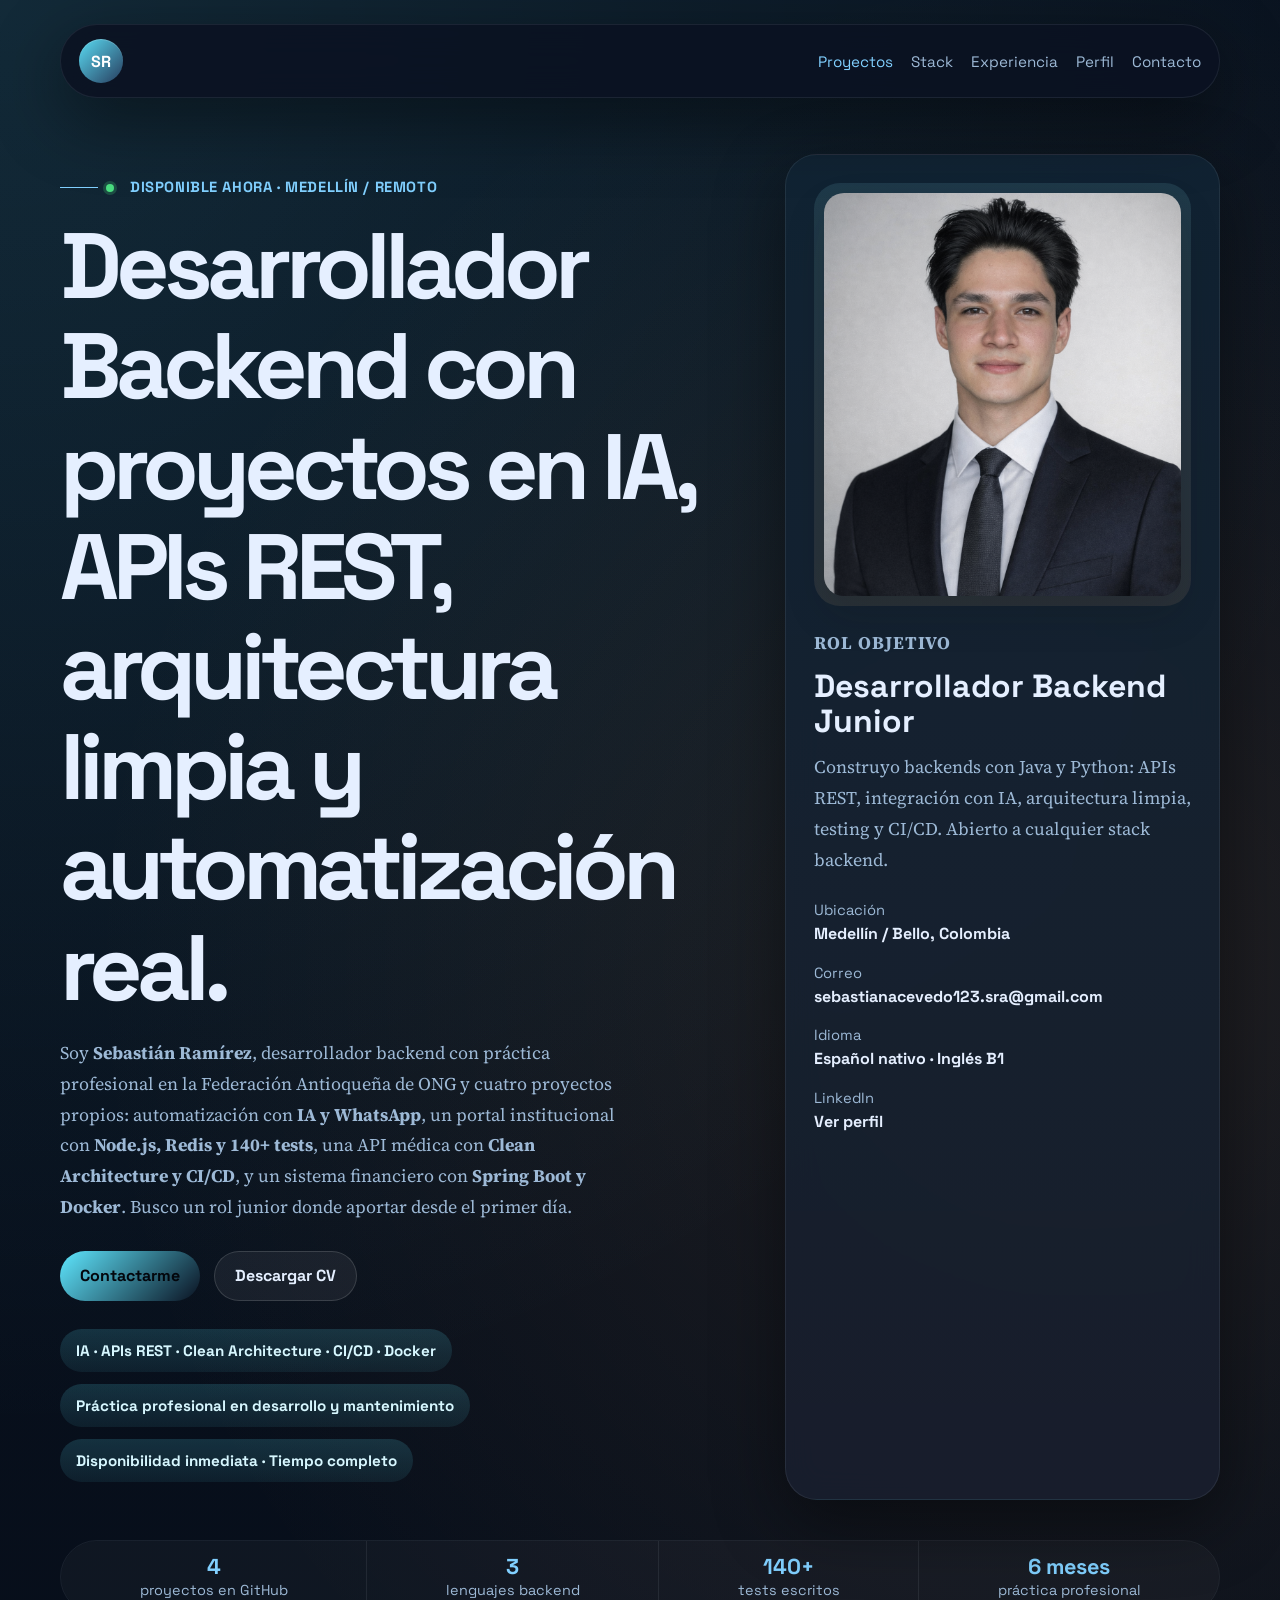
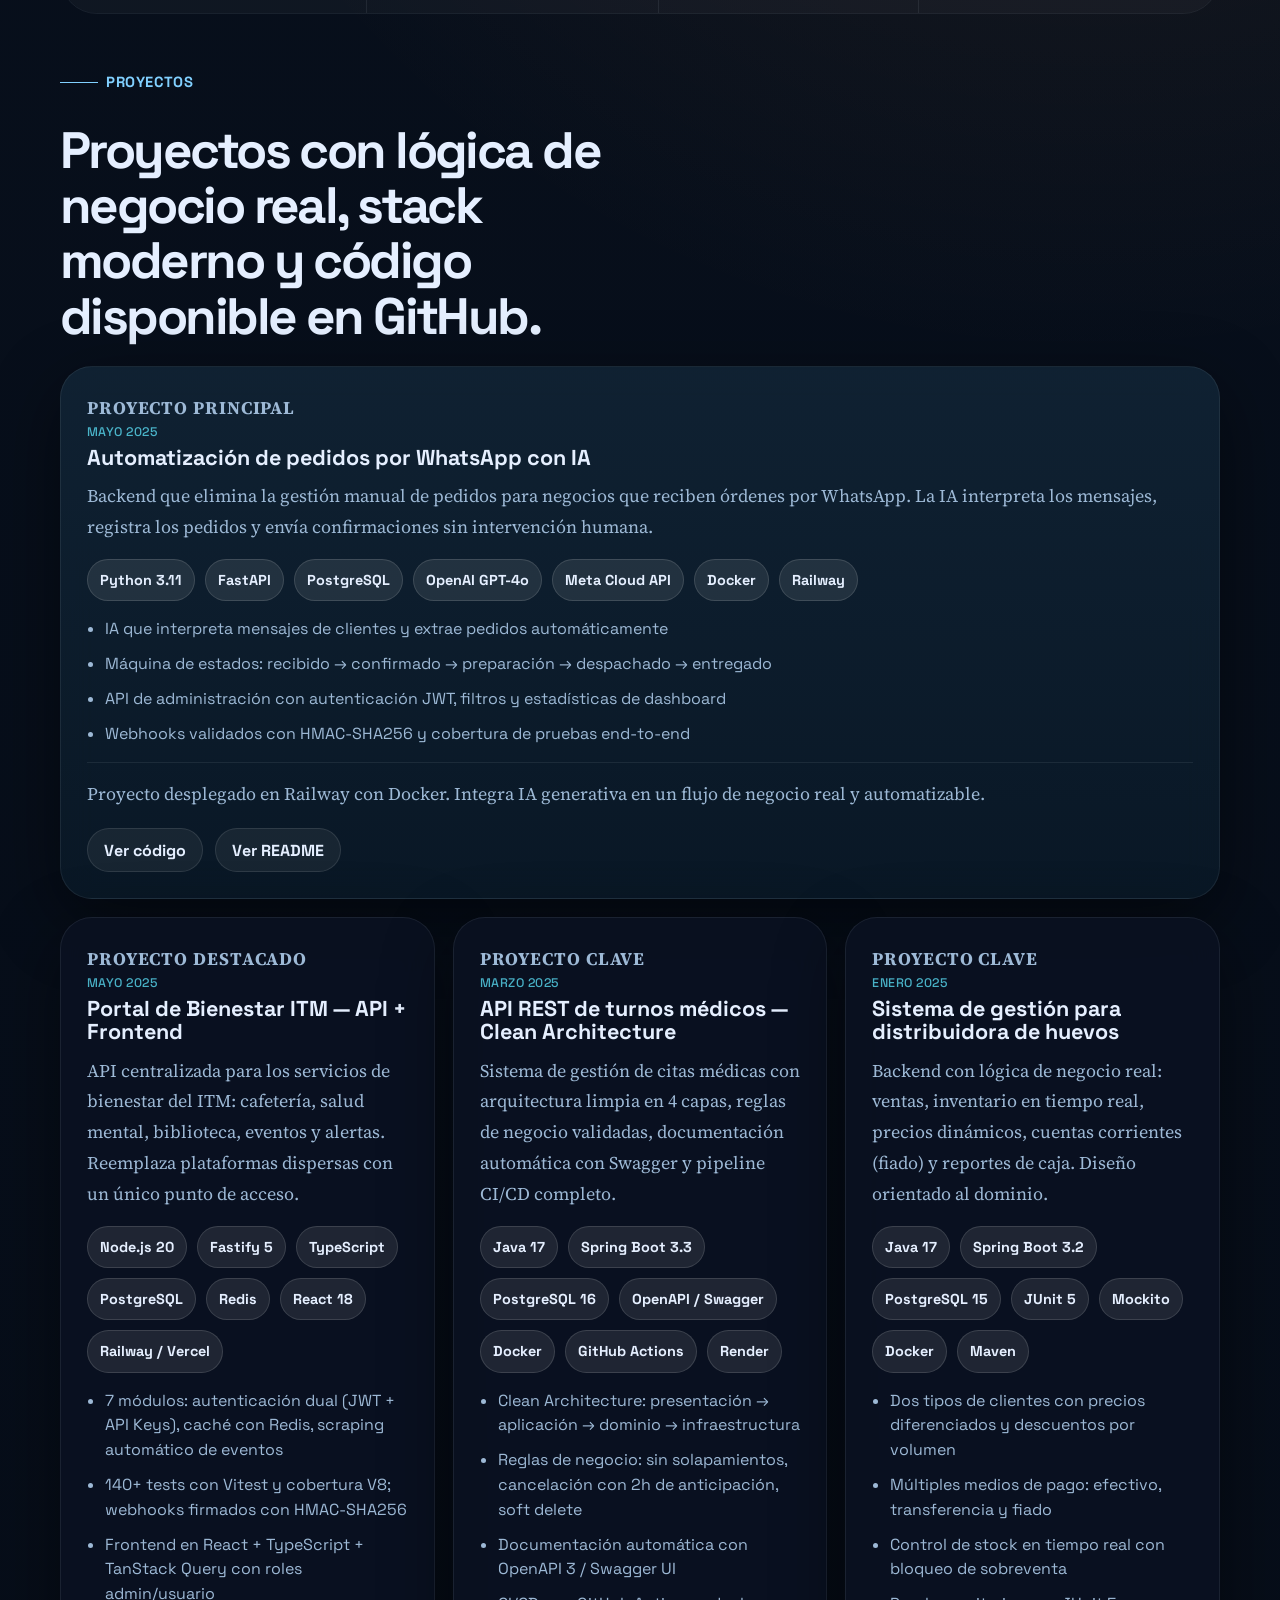
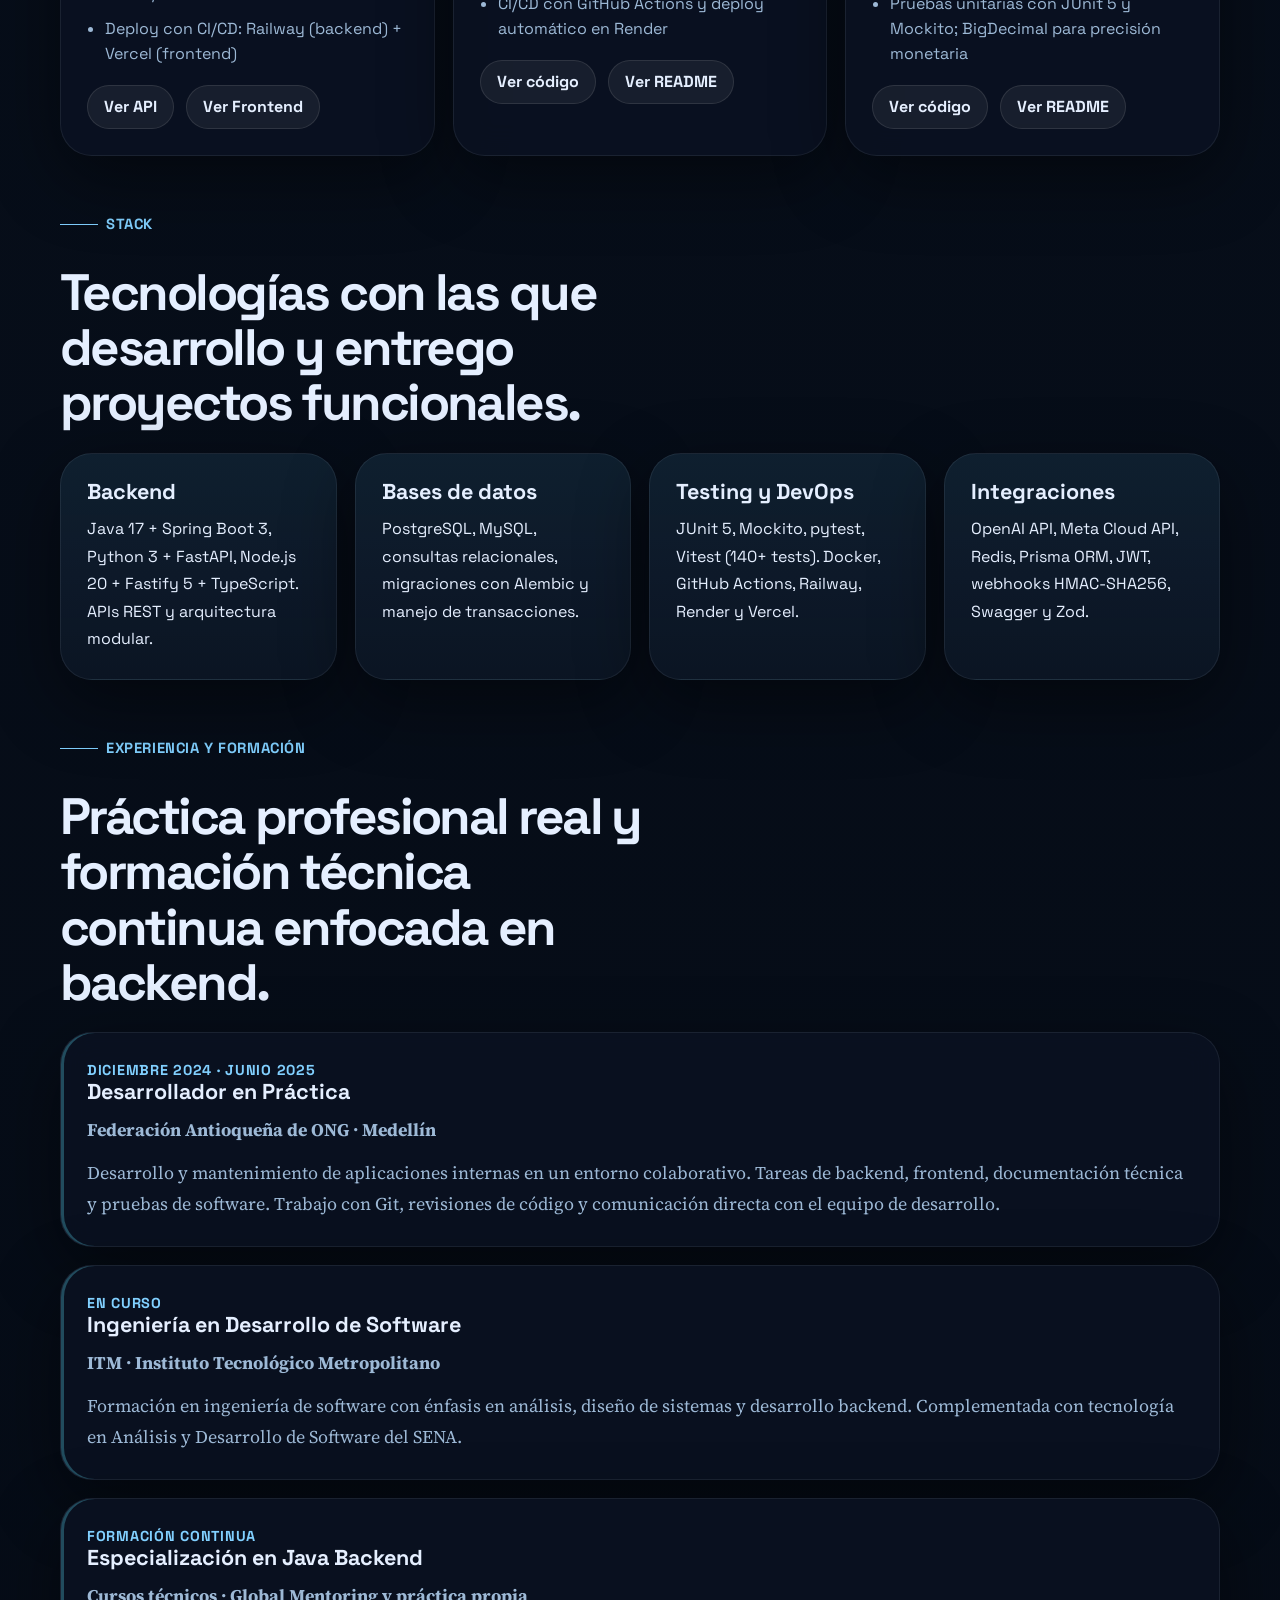
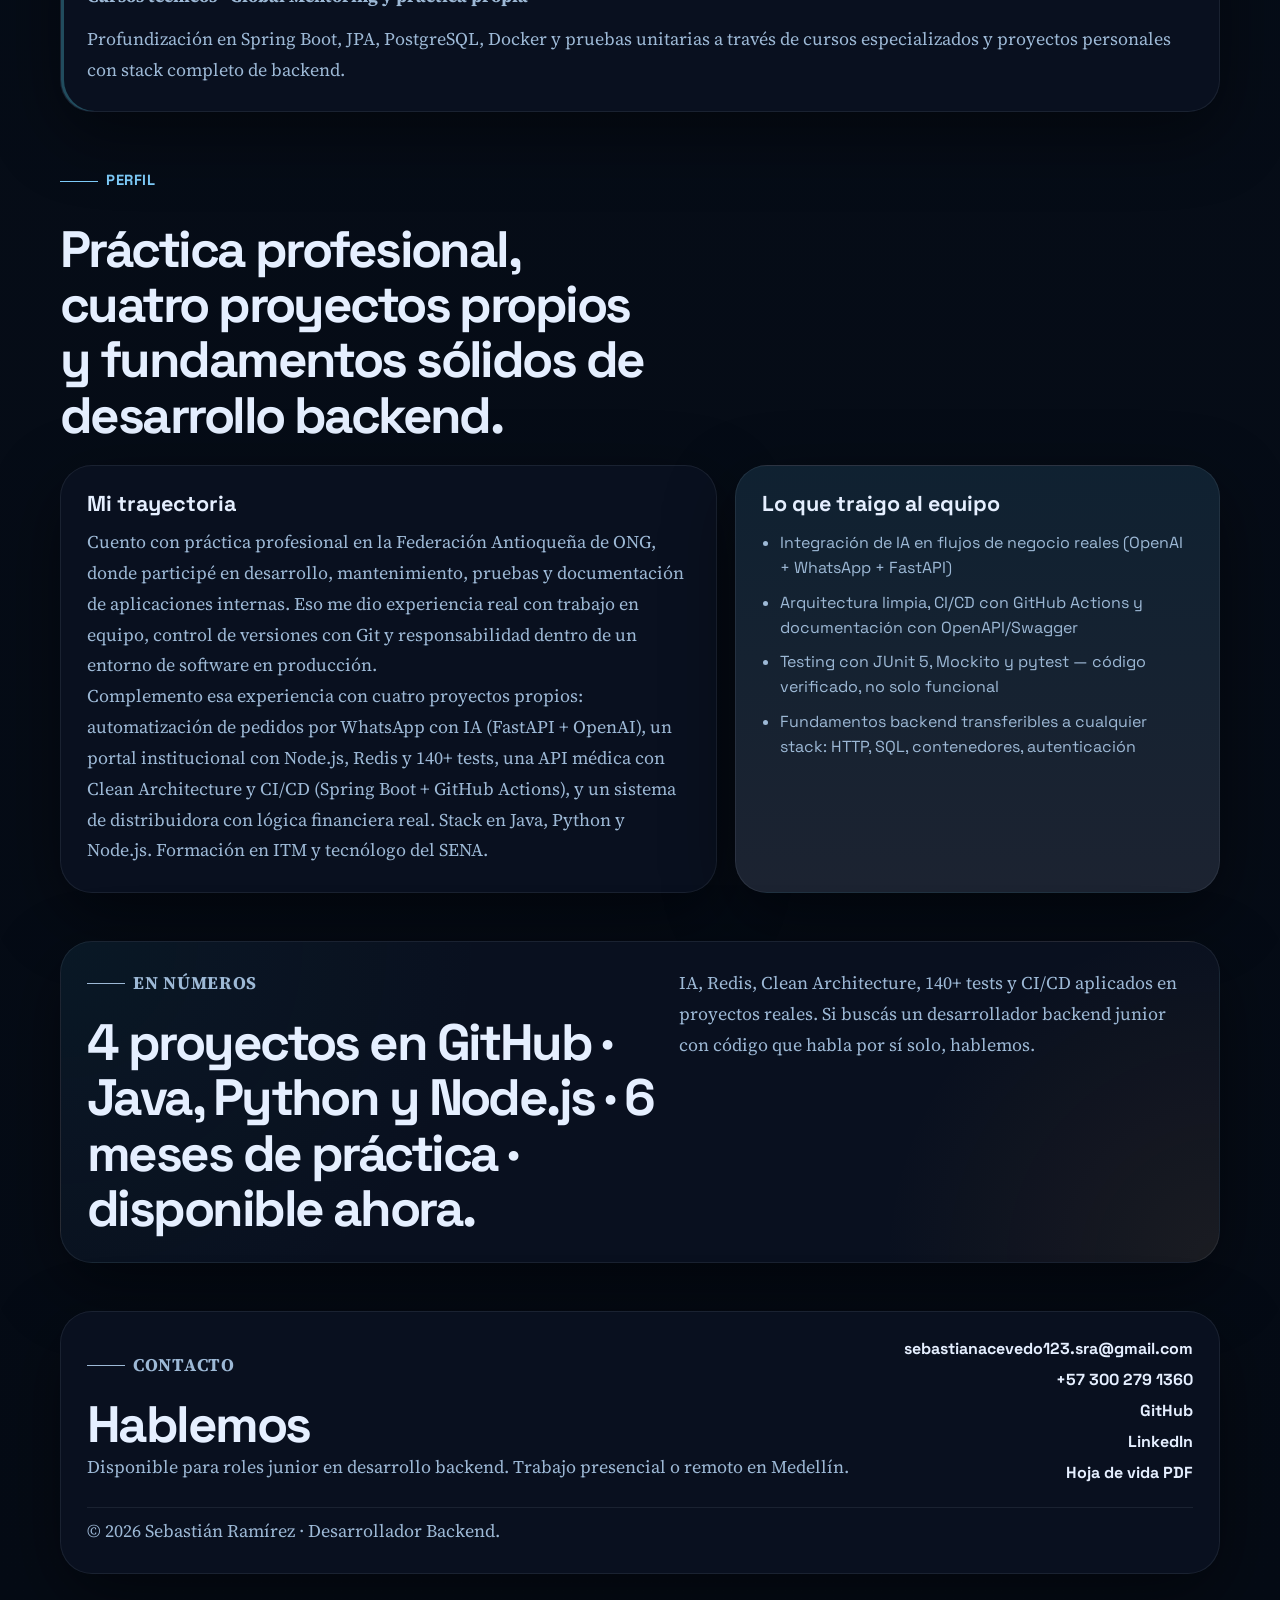
==== index.html @ bd1b1016 "mejoras ux/ul" ====
<!DOCTYPE html>
<html lang="es">
  <head>
    <meta charset="UTF-8" />
    <meta name="viewport" content="width=device-width, initial-scale=1.0" />
    <title>Sebastián Ramírez | Desarrollador Backend</title>
    <meta
      name="description"
      content="Portafolio de Sebastián Ramírez, desarrollador backend con proyectos en Java, Python y Node.js: IA con FastAPI, APIs REST, Clean Architecture, Docker y CI/CD. Disponible para roles junior en Medellín."
    />
    <meta
      name="keywords"
      content="Sebastián Ramírez, desarrollador backend, Spring Boot, PostgreSQL, REST API, Docker, APIs, portafolio, Medellín"
    />
    <meta name="author" content="Sebastián Ramírez" />
    <meta name="theme-color" content="#08101d" />
    <meta name="robots" content="index, follow" />
    <link rel="canonical" href="https://sebastianramirezportfolio.netlify.app/" />

    <meta property="og:type" content="website" />
    <meta property="og:locale" content="es_CO" />
    <meta property="og:title" content="Sebastián Ramírez | Desarrollador Backend" />
    <meta
      property="og:description"
      content="Desarrollador backend con proyectos en Spring Boot, PostgreSQL, Docker y APIs REST. Experiencia práctica en desarrollo y mantenimiento de aplicaciones."
    />
    <meta property="og:url" content="https://sebastianramirezportfolio.netlify.app/" />
    <meta property="og:image" content="https://sebastianramirezportfolio.netlify.app/assets/og-cover.svg" />

    <meta name="twitter:card" content="summary_large_image" />
    <meta name="twitter:title" content="Sebastián Ramírez | Desarrollador Backend" />
    <meta
      name="twitter:description"
      content="Desarrollador backend con proyectos reales en Spring Boot, PostgreSQL, Docker y APIs REST. Disponible para roles junior."
    />
    <meta name="twitter:image" content="https://sebastianramirezportfolio.netlify.app/assets/og-cover.svg" />

    <link rel="icon" type="image/svg+xml" href="./assets/favicon.svg" />
    <link rel="apple-touch-icon" href="./assets/favicon.svg" />
    <link rel="manifest" href="./site.webmanifest" />
    <link rel="preconnect" href="https://fonts.googleapis.com" />
    <link rel="preconnect" href="https://fonts.gstatic.com" crossorigin />
    <link
      href="https://fonts.googleapis.com/css2?family=Space+Grotesk:wght@400;500;700&family=Source+Serif+4:wght@400;600&display=swap"
      rel="stylesheet"
    />
    <link rel="stylesheet" href="./styles.css" />

    <script type="application/ld+json">
      {
        "@context": "https://schema.org",
        "@type": "Person",
        "name": "Sebastián Ramírez",
        "jobTitle": "Desarrollador Backend",
        "email": "mailto:sebastianacevedo123.sra@gmail.com",
        "telephone": "+57 3002791360",
        "url": "https://sebastianramirezportfolio.netlify.app/",
        "sameAs": [
          "https://github.com/SebastianRamirez1",
          "https://www.linkedin.com/in/sebastian-ramirez-acevedo-2580ab2a5/"
        ],
        "address": {
          "@type": "PostalAddress",
          "addressLocality": "Medellín / Bello",
          "addressCountry": "CO"
        },
        "alumniOf": [
          {
            "@type": "EducationalOrganization",
            "name": "ITM"
          },
          {
            "@type": "EducationalOrganization",
            "name": "SENA"
          }
        ],
        "knowsAbout": ["Java", "Spring Boot", "Python", "FastAPI", "Node.js", "TypeScript", "Fastify", "PostgreSQL", "Redis", "Docker", "GitHub Actions", "CI/CD", "REST APIs", "Clean Architecture", "JUnit", "pytest", "Vitest", "Git", "Maven"]
      }
    </script>
  </head>
  <body>
    <a class="skip-link" href="#contenido">Saltar al contenido</a>

    <div class="page-shell">
      <header class="topbar">
        <a class="brand" href="#inicio" aria-label="Ir al inicio">SR</a>
        <nav class="nav" aria-label="Navegación principal">
          <a href="#proyectos">Proyectos</a>
          <a href="#stack">Stack</a>
          <a href="#experiencia">Experiencia</a>
          <a href="#perfil">Perfil</a>
          <a href="#contacto">Contacto</a>
        </nav>
      </header>

      <main id="contenido">
        <section class="hero" id="inicio">
          <div class="hero-copy">
            <p class="eyebrow"><span class="status-dot" aria-hidden="true"></span>Disponible ahora · Medellín / Remoto</p>
            <h1>Desarrollador Backend con proyectos en IA, APIs REST, arquitectura limpia y automatización real.</h1>
            <p class="lead">
              Soy <strong>Sebastián Ramírez</strong>, desarrollador backend con práctica profesional
              en la Federación Antioqueña de ONG y cuatro proyectos propios: automatización con
              <strong>IA y WhatsApp</strong>, un portal institucional con <strong>Node.js, Redis y 140+ tests</strong>,
              una API médica con <strong>Clean Architecture y CI/CD</strong>, y un sistema financiero con
              <strong>Spring Boot y Docker</strong>. Busco un rol junior donde aportar desde el primer día.
            </p>

            <div class="hero-actions">
              <a class="button button-primary" href="#contacto">Contactarme</a>
              <a
                class="button button-secondary"
                href="./assets/Sebastian%20Ramirez%20Acevedo%20CV%20Actualizada.pdf"
                target="_blank"
                rel="noopener noreferrer"
                download
              >
                Descargar CV
              </a>
            </div>

            <ul class="hero-highlights" aria-label="Datos destacados">
              <li>IA · APIs REST · Clean Architecture · CI/CD · Docker</li>
              <li>Práctica profesional en desarrollo y mantenimiento</li>
              <li>Disponibilidad inmediata · Tiempo completo</li>
            </ul>
          </div>

          <aside class="hero-card">
            <div class="portrait-wrap">
              <img
                class="portrait"
                src="./assets/sebastian-profile.png"
                alt="Retrato profesional de Sebastián Ramírez"
                width="1024"
                height="1155"
              />
            </div>

            <div class="hero-card-copy">
              <p class="card-label">Rol objetivo</p>
              <h2>Desarrollador Backend Junior</h2>
              <p>
                Construyo backends con Java y Python: APIs REST, integración con IA, arquitectura limpia,
                testing y CI/CD. Abierto a cualquier stack backend.
              </p>

              <dl class="facts">
                <div>
                  <dt>Ubicación</dt>
                  <dd>Medellín / Bello, Colombia</dd>
                </div>
                <div>
                  <dt>Correo</dt>
                  <dd>sebastianacevedo123.sra@gmail.com</dd>
                </div>
                <div>
                  <dt>Idioma</dt>
                  <dd>Español nativo · Inglés B1</dd>
                </div>
                <div>
                  <dt>LinkedIn</dt>
                  <dd><a href="https://www.linkedin.com/in/sebastian-ramirez-acevedo-2580ab2a5/" target="_blank" rel="noopener noreferrer">Ver perfil</a></dd>
                </div>
              </dl>
            </div>
          </aside>
        </section>

        <ul class="stat-strip" aria-label="Números clave">
          <li><strong>4</strong> proyectos en GitHub</li>
          <li><strong>3</strong> lenguajes backend</li>
          <li><strong>140+</strong> tests escritos</li>
          <li><strong>6 meses</strong> práctica profesional</li>
        </ul>

        <section class="section" id="proyectos">
          <div class="section-heading">
            <p class="eyebrow">Proyectos</p>
            <h2>Proyectos con lógica de negocio real, stack moderno y código disponible en GitHub.</h2>
          </div>

          <div class="projects-grid">
            <article class="project-card featured-project main-project">
              <p class="project-tag">Proyecto principal</p>
              <span class="project-date">Mayo 2025</span>
              <h3>Automatización de pedidos por WhatsApp con IA</h3>
              <p>
                Backend que elimina la gestión manual de pedidos para negocios que reciben órdenes por WhatsApp.
                La IA interpreta los mensajes, registra los pedidos y envía confirmaciones sin intervención humana.
              </p>
              <ul class="project-stack" aria-label="Tecnologías utilizadas en el proyecto">
                <li>Python 3.11</li>
                <li>FastAPI</li>
                <li>PostgreSQL</li>
                <li>OpenAI GPT-4o</li>
                <li>Meta Cloud API</li>
                <li>Docker</li>
                <li>Railway</li>
              </ul>
              <ul class="project-points">
                <li>IA que interpreta mensajes de clientes y extrae pedidos automáticamente</li>
                <li>Máquina de estados: recibido → confirmado → preparación → despachado → entregado</li>
                <li>API de administración con autenticación JWT, filtros y estadísticas de dashboard</li>
                <li>Webhooks validados con HMAC-SHA256 y cobertura de pruebas end-to-end</li>
              </ul>
              <p class="project-note">
                Proyecto desplegado en Railway con Docker. Integra IA generativa en un flujo de negocio real y automatizable.
              </p>
              <div class="project-links">
                <a href="https://github.com/SebastianRamirez1/proyecto_whatsapp_automatizacion" target="_blank" rel="noopener noreferrer">Ver código</a>
                <a href="https://github.com/SebastianRamirez1/proyecto_whatsapp_automatizacion#readme" target="_blank" rel="noopener noreferrer">Ver README</a>
              </div>
            </article>

            <article class="project-card">
              <p class="project-tag">Proyecto destacado</p>
              <span class="project-date">Mayo 2025</span>
              <h3>Portal de Bienestar ITM — API + Frontend</h3>
              <p>
                API centralizada para los servicios de bienestar del ITM: cafetería, salud mental,
                biblioteca, eventos y alertas. Reemplaza plataformas dispersas con un único punto de acceso.
              </p>
              <ul class="project-stack" aria-label="Tecnologías utilizadas en el proyecto">
                <li>Node.js 20</li>
                <li>Fastify 5</li>
                <li>TypeScript</li>
                <li>PostgreSQL</li>
                <li>Redis</li>
                <li>React 18</li>
                <li>Railway / Vercel</li>
              </ul>
              <ul class="project-points">
                <li>7 módulos: autenticación dual (JWT + API Keys), caché con Redis, scraping automático de eventos</li>
                <li>140+ tests con Vitest y cobertura V8; webhooks firmados con HMAC-SHA256</li>
                <li>Frontend en React + TypeScript + TanStack Query con roles admin/usuario</li>
                <li>Deploy con CI/CD: Railway (backend) + Vercel (frontend)</li>
              </ul>
              <div class="project-links">
                <a href="https://github.com/SebastianRamirez1/proyecto_itm_bienestar" target="_blank" rel="noopener noreferrer">Ver API</a>
                <a href="https://github.com/SebastianRamirez1/proyecto_itm_bienestar_frontend" target="_blank" rel="noopener noreferrer">Ver Frontend</a>
              </div>
            </article>

            <article class="project-card">
              <p class="project-tag">Proyecto clave</p>
              <span class="project-date">Marzo 2025</span>
              <h3>API REST de turnos médicos — Clean Architecture</h3>
              <p>
                Sistema de gestión de citas médicas con arquitectura limpia en 4 capas, reglas de negocio
                validadas, documentación automática con Swagger y pipeline CI/CD completo.
              </p>
              <ul class="project-stack" aria-label="Tecnologías utilizadas en el proyecto">
                <li>Java 17</li>
                <li>Spring Boot 3.3</li>
                <li>PostgreSQL 16</li>
                <li>OpenAPI / Swagger</li>
                <li>Docker</li>
                <li>GitHub Actions</li>
                <li>Render</li>
              </ul>
              <ul class="project-points">
                <li>Clean Architecture: presentación → aplicación → dominio → infraestructura</li>
                <li>Reglas de negocio: sin solapamientos, cancelación con 2h de anticipación, soft delete</li>
                <li>Documentación automática con OpenAPI 3 / Swagger UI</li>
                <li>CI/CD con GitHub Actions y deploy automático en Render</li>
              </ul>
              <div class="project-links">
                <a href="https://github.com/SebastianRamirez1/proyecto_turnos_medicos" target="_blank" rel="noopener noreferrer">Ver código</a>
                <a href="https://github.com/SebastianRamirez1/proyecto_turnos_medicos#readme" target="_blank" rel="noopener noreferrer">Ver README</a>
              </div>
            </article>

            <article class="project-card">
              <p class="project-tag">Proyecto clave</p>
              <span class="project-date">Enero 2025</span>
              <h3>Sistema de gestión para distribuidora de huevos</h3>
              <p>
                Backend con lógica de negocio real: ventas, inventario en tiempo real, precios dinámicos,
                cuentas corrientes (fiado) y reportes de caja. Diseño orientado al dominio.
              </p>
              <ul class="project-stack" aria-label="Tecnologías utilizadas en el proyecto">
                <li>Java 17</li>
                <li>Spring Boot 3.2</li>
                <li>PostgreSQL 15</li>
                <li>JUnit 5</li>
                <li>Mockito</li>
                <li>Docker</li>
                <li>Maven</li>
              </ul>
              <ul class="project-points">
                <li>Dos tipos de clientes con precios diferenciados y descuentos por volumen</li>
                <li>Múltiples medios de pago: efectivo, transferencia y fiado</li>
                <li>Control de stock en tiempo real con bloqueo de sobreventa</li>
                <li>Pruebas unitarias con JUnit 5 y Mockito; BigDecimal para precisión monetaria</li>
              </ul>
              <div class="project-links">
                <a href="https://github.com/SebastianRamirez1/proyecto_distribuidora" target="_blank" rel="noopener noreferrer">Ver código</a>
                <a href="https://github.com/SebastianRamirez1/proyecto_distribuidora#readme" target="_blank" rel="noopener noreferrer">Ver README</a>
              </div>
            </article>
          </div>
        </section>

        <section class="section" id="stack">
          <div class="section-heading">
            <p class="eyebrow">Stack</p>
            <h2>Tecnologías con las que desarrollo y entrego proyectos funcionales.</h2>
          </div>

          <div class="stack-grid">
            <article class="stack-card">
              <h3>Backend</h3>
              <p>Java 17 + Spring Boot 3, Python 3 + FastAPI, Node.js 20 + Fastify 5 + TypeScript. APIs REST y arquitectura modular.</p>
            </article>
            <article class="stack-card">
              <h3>Bases de datos</h3>
              <p>PostgreSQL, MySQL, consultas relacionales, migraciones con Alembic y manejo de transacciones.</p>
            </article>
            <article class="stack-card">
              <h3>Testing y DevOps</h3>
              <p>JUnit 5, Mockito, pytest, Vitest (140+ tests). Docker, GitHub Actions, Railway, Render y Vercel.</p>
            </article>
            <article class="stack-card">
              <h3>Integraciones</h3>
              <p>OpenAI API, Meta Cloud API, Redis, Prisma ORM, JWT, webhooks HMAC-SHA256, Swagger y Zod.</p>
            </article>
          </div>
        </section>

        <section class="section" id="experiencia">
          <div class="section-heading">
            <p class="eyebrow">Experiencia y formación</p>
            <h2>Práctica profesional real y formación técnica continua enfocada en backend.</h2>
          </div>

          <div class="timeline">
            <article class="timeline-item">
              <span class="timeline-date">Diciembre 2024 · Junio 2025</span>
              <h3>Desarrollador en Práctica</h3>
              <p class="timeline-place">Federación Antioqueña de ONG · Medellín</p>
              <p>
                Desarrollo y mantenimiento de aplicaciones internas en un entorno colaborativo. Tareas de
                backend, frontend, documentación técnica y pruebas de software. Trabajo con Git, revisiones
                de código y comunicación directa con el equipo de desarrollo.
              </p>
            </article>

            <article class="timeline-item">
              <span class="timeline-date">En curso</span>
              <h3>Ingeniería en Desarrollo de Software</h3>
              <p class="timeline-place">ITM · Instituto Tecnológico Metropolitano</p>
              <p>
                Formación en ingeniería de software con énfasis en análisis, diseño de sistemas y
                desarrollo backend. Complementada con tecnología en Análisis y Desarrollo de Software del SENA.
              </p>
            </article>

            <article class="timeline-item">
              <span class="timeline-date">Formación continua</span>
              <h3>Especialización en Java Backend</h3>
              <p class="timeline-place">Cursos técnicos · Global Mentoring y práctica propia</p>
              <p>
                Profundización en Spring Boot, JPA, PostgreSQL, Docker y pruebas unitarias a través de
                cursos especializados y proyectos personales con stack completo de backend.
              </p>
            </article>
          </div>
        </section>

        <section class="section" id="perfil">
          <div class="section-heading">
            <p class="eyebrow">Perfil</p>
            <h2>Práctica profesional, cuatro proyectos propios y fundamentos sólidos de desarrollo backend.</h2>
          </div>

          <div class="grid-two">
            <article class="panel">
              <h3>Mi trayectoria</h3>
              <p>
                Cuento con práctica profesional en la Federación Antioqueña de ONG, donde participé en
                desarrollo, mantenimiento, pruebas y documentación de aplicaciones internas. Eso me dio
                experiencia real con trabajo en equipo, control de versiones con Git y responsabilidad
                dentro de un entorno de software en producción.
              </p>
              <p>
                Complemento esa experiencia con cuatro proyectos propios: automatización de pedidos por
                WhatsApp con IA (FastAPI + OpenAI), un portal institucional con Node.js, Redis y 140+ tests,
                una API médica con Clean Architecture y CI/CD (Spring Boot + GitHub Actions), y un sistema
                de distribuidora con lógica financiera real. Stack en Java, Python y Node.js. Formación
                en ITM y tecnólogo del SENA.
              </p>
            </article>

            <article class="panel emphasis-panel" id="fortalezas">
              <h3>Lo que traigo al equipo</h3>
              <ul class="checklist">
                <li>Integración de IA en flujos de negocio reales (OpenAI + WhatsApp + FastAPI)</li>
                <li>Arquitectura limpia, CI/CD con GitHub Actions y documentación con OpenAPI/Swagger</li>
                <li>Testing con JUnit 5, Mockito y pytest — código verificado, no solo funcional</li>
                <li>Fundamentos backend transferibles a cualquier stack: HTTP, SQL, contenedores, autenticación</li>
              </ul>
            </article>
          </div>
        </section>

        <section class="section callout">
          <div>
            <p class="eyebrow">En números</p>
            <h2>4 proyectos en GitHub · Java, Python y Node.js · 6 meses de práctica · disponible ahora.</h2>
          </div>
          <p>
            IA, Redis, Clean Architecture, 140+ tests y CI/CD aplicados en proyectos reales.
            Si buscás un desarrollador backend junior con código que habla por sí solo, <a href="#contacto">hablemos</a>.
          </p>
        </section>
      </main>

      <footer class="footer" id="contacto" aria-label="Contacto">
        <div>
          <p class="eyebrow">Contacto</p>
          <h2>Hablemos</h2>
          <p>
            Disponible para roles junior en desarrollo backend. Trabajo presencial o remoto en Medellín.
          </p>
        </div>

        <div class="contact-links">
          <a href="mailto:sebastianacevedo123.sra@gmail.com">sebastianacevedo123.sra@gmail.com</a>
          <a href="tel:+573002791360">+57 300 279 1360</a>
          <a href="https://github.com/SebastianRamirez1" target="_blank" rel="noopener noreferrer">GitHub</a>
          <a href="https://www.linkedin.com/in/sebastian-ramirez-acevedo-2580ab2a5/" target="_blank" rel="noopener noreferrer">LinkedIn</a>
          <a href="./assets/Sebastian%20Ramirez%20Acevedo%20CV%20Actualizada.pdf" target="_blank" rel="noopener noreferrer">Hoja de vida PDF</a>
        </div>

        <p class="footer-note">© <span id="year"></span> Sebastián Ramírez · Desarrollador Backend.</p>
      </footer>
    </div>

    <script src="./script.js"></script>
  </body>
</html>
---- styles.css ----
:root {
  --bg: #050b15;
  --surface: rgba(11, 18, 33, 0.88);
  --surface-strong: rgba(15, 22, 42, 0.98);
  --text: #e5efff;
  --muted: #9db9d6;
  --line: rgba(230, 240, 255, 0.08);
  --accent: #5ee7ff;
  --accent-dark: #81d0ff;
  --accent-soft: rgba(94, 231, 255, 0.14);
  --warm-soft: rgba(255, 172, 88, 0.14);
  --shadow: 0 22px 70px rgba(0, 0, 0, 0.45);
  --radius-xl: 32px;
  --radius-lg: 24px;
  --radius-pill: 999px;
}

* {
  box-sizing: border-box;
}

html {
  scroll-behavior: smooth;
  scroll-padding-top: 82px;
}

body {
  margin: 0;
  font-family: "Space Grotesk", sans-serif;
  color: var(--text);
  background:
    radial-gradient(circle at top left, rgba(94, 231, 255, 0.12), transparent 22%),
    radial-gradient(circle at 85% 15%, rgba(255, 172, 88, 0.1), transparent 18%),
    linear-gradient(180deg, #08101d 0%, var(--bg) 100%);
}

::selection {
  background: rgba(94, 231, 255, 0.22);
}

a {
  color: inherit;
  text-decoration: none;
}

a:focus-visible,
button:focus-visible {
  outline: 3px solid rgba(94, 231, 255, 0.28);
  outline-offset: 4px;
}

p {
  margin: 0;
  line-height: 1.72;
}

h1,
h2,
h3 {
  margin: 0;
  line-height: 1.08;
}

.skip-link {
  position: absolute;
  left: 16px;
  top: -120px;
  z-index: 20;
  padding: 12px 16px;
  border-radius: 12px;
  background: #ffffff;
  color: var(--text);
  transition: top 180ms ease;
}

.skip-link:focus {
  top: 16px;
}

.page-shell {
  width: min(1160px, calc(100% - 32px));
  margin: 0 auto;
  padding: 24px 0 40px;
}

.topbar,
.hero-card,
.panel,
.stack-card,
.timeline-item,
.project-card,
.callout,
.footer {
  -webkit-backdrop-filter: blur(16px);
  backdrop-filter: blur(16px);
  background: var(--surface);
  border: 1px solid var(--line);
  box-shadow: var(--shadow);
}

.topbar {
  position: sticky;
  top: 16px;
  z-index: 10;
  display: flex;
  align-items: center;
  justify-content: space-between;
  padding: 14px 18px;
  border-radius: var(--radius-pill);
  margin-bottom: 28px;
}

.brand {
  display: inline-flex;
  width: 44px;
  height: 44px;
  align-items: center;
  justify-content: center;
  border-radius: 50%;
  background: linear-gradient(135deg, rgba(94, 231, 255, 0.95), rgba(40, 62, 96, 0.96));
  color: white;
  font-weight: 700;
  box-shadow: inset 0 1px 0 rgba(255, 255, 255, 0.18);
}

.nav {
  display: flex;
  gap: 18px;
  flex-wrap: wrap;
}

.nav a {
  color: var(--muted);
  font-size: 0.95rem;
  transition: color 180ms ease;
}

.nav a:hover {
  color: var(--text);
}

.nav a.is-active {
  color: var(--accent-dark);
}

.hero {
  display: grid;
  grid-template-columns: 1.48fr 0.92fr;
  gap: 24px;
  align-items: stretch;
  padding: 28px 0 40px;
}

.hero-copy {
  padding: 18px 0;
  animation: rise 700ms ease both;
}

.hero-card {
  padding: 28px;
  border-radius: var(--radius-xl);
  background:
    linear-gradient(180deg, rgba(94, 231, 255, 0.08), rgba(255, 255, 255, 0.05)),
    var(--surface);
  animation: rise 800ms ease 120ms both;
}

.portrait-wrap {
  position: relative;
  margin-bottom: 22px;
  padding: 10px;
  border-radius: 26px;
  background:
    linear-gradient(180deg, rgba(94, 231, 255, 0.08), rgba(255, 172, 88, 0.06)),
    rgba(255, 255, 255, 0.04);
}

.portrait {
  display: block;
  width: 100%;
  height: auto;
  aspect-ratio: 1024 / 1155;
  object-fit: cover;
  object-position: center top;
  border-radius: 20px;
  box-shadow: 0 18px 40px rgba(20, 18, 15, 0.16);
}

.hero-card-copy {
  display: grid;
}

.eyebrow {
  display: inline-flex;
  align-items: center;
  gap: 8px;
  margin-bottom: 16px;
  color: var(--accent-dark);
  font-size: 0.92rem;
  font-weight: 700;
  letter-spacing: 0.04em;
  text-transform: uppercase;
}

.eyebrow::before {
  content: "";
  width: 38px;
  height: 1px;
  background: currentColor;
}

.hero h1 {
  max-width: 11.5ch;
  font-size: clamp(3.2rem, 8vw, 5.8rem);
  letter-spacing: -0.065em;
}

.lead,
.panel p,
.timeline-item p,
.project-card p,
.callout p,
.footer p,
.hero-card p {
  font-family: "Source Serif 4", serif;
  font-size: 1.12rem;
  color: var(--muted);
}

.lead {
  max-width: 62ch;
  margin-top: 20px;
}

.hero-actions {
  display: flex;
  gap: 14px;
  flex-wrap: wrap;
  margin-top: 28px;
}

.button {
  display: inline-flex;
  align-items: center;
  justify-content: center;
  min-height: 50px;
  padding: 0 20px;
  border-radius: var(--radius-pill);
  font-weight: 700;
  transition:
    transform 180ms ease,
    background 180ms ease,
    border-color 180ms ease;
}

.button:hover {
  transform: translateY(-2px);
}

.button-primary {
  background: linear-gradient(135deg, var(--accent), rgba(11, 18, 33, 0.96));
  color: #03060c;
}

.button-secondary {
  border: 1px solid rgba(255, 255, 255, 0.14);
  background: rgba(255, 255, 255, 0.06);
  color: var(--text);
}

.button-secondary:hover {
  border-color: rgba(94, 231, 255, 0.4);
}

.hero-highlights {
  display: flex;
  flex-wrap: wrap;
  gap: 12px;
  padding: 0;
  margin: 28px 0 0;
  list-style: none;
}

.hero-highlights li {
  padding: 12px 16px;
  border-radius: var(--radius-pill);
  background: linear-gradient(180deg, rgba(94, 231, 255, 0.16), rgba(94, 231, 255, 0.08));
  color: #d7f7ff;
  font-size: 0.95rem;
  font-weight: 700;
}

.card-label,
.project-tag,
.timeline-date {
  color: var(--accent-dark);
  font-size: 0.9rem;
  font-weight: 700;
  text-transform: uppercase;
  letter-spacing: 0.05em;
}

.hero-card h2 {
  margin: 10px 0 14px;
  font-size: 2rem;
}

.facts {
  display: grid;
  gap: 18px;
  margin-top: 26px;
}

.facts dt {
  margin-bottom: 4px;
  color: var(--muted);
  font-size: 0.92rem;
}

.facts dd {
  margin: 0;
  font-weight: 700;
  line-height: 1.4;
}

.section {
  padding: 56px 0 0;
}

/* Quick stats strip between hero and projects */
.stat-strip {
  display: flex;
  flex-wrap: wrap;
  gap: 0;
  padding: 0;
  margin: 0;
  list-style: none;
  border-radius: var(--radius-pill);
  overflow: hidden;
  border: 1px solid var(--line);
}

.stat-strip li {
  flex: 1 1 auto;
  padding: 14px 20px;
  text-align: center;
  color: var(--muted);
  font-size: 0.9rem;
  border-right: 1px solid var(--line);
  background: rgba(255, 255, 255, 0.03);
  white-space: nowrap;
}

.stat-strip li:last-child {
  border-right: none;
}

.stat-strip strong {
  display: block;
  font-size: 1.35rem;
  font-weight: 700;
  color: var(--accent-dark);
  line-height: 1.1;
  margin-bottom: 2px;
}

/* Availability indicator dot */
.status-dot {
  display: inline-block;
  width: 8px;
  height: 8px;
  border-radius: 50%;
  background: #4ade80;
  margin-right: 8px;
  flex-shrink: 0;
  box-shadow: 0 0 0 3px rgba(74, 222, 128, 0.22);
  animation: pulse-dot 2.5s ease-in-out infinite;
}

.section-heading {
  display: grid;
  gap: 12px;
  margin-bottom: 22px;
}

.section-heading h2,
.callout h2,
.footer h2 {
  max-width: 18ch;
  font-size: clamp(2rem, 4vw, 3.4rem);
  letter-spacing: -0.05em;
}

.grid-two,
.projects-grid,
.stack-grid {
  display: grid;
  gap: 18px;
}

.grid-two {
  grid-template-columns: 1.15fr 0.85fr;
}

.panel,
.stack-card,
.timeline-item,
.project-card,
.callout,
.footer {
  padding: 26px;
  border-radius: var(--radius-xl);
}

.panel h3,
.stack-card h3,
.timeline-item h3,
.project-card h3 {
  margin-bottom: 12px;
  font-size: 1.35rem;
}

.emphasis-panel {
  background:
    linear-gradient(180deg, rgba(94, 231, 255, 0.08), rgba(255, 255, 255, 0.08)),
    var(--surface);
}

.checklist,
.project-points,
.project-stack {
  padding-left: 18px;
  margin: 16px 0 0;
  color: var(--muted);
}

.checklist li,
.project-points li,
.project-stack li {
  margin-bottom: 10px;
  line-height: 1.55;
}

.project-stack {
  display: flex;
  flex-wrap: wrap;
  gap: 10px;
  padding: 0;
  list-style: none;
}

.project-stack li {
  margin: 0;
  padding: 9px 12px;
  border-radius: var(--radius-pill);
  background: rgba(255, 255, 255, 0.09);
  border: 1px solid rgba(255, 255, 255, 0.13);
  color: var(--text);
  font-size: 0.9rem;
  font-weight: 700;
}

.project-note {
  margin-top: 16px;
  padding-top: 16px;
  border-top: 1px solid var(--line);
}

.project-links {
  display: flex;
  gap: 12px;
  flex-wrap: wrap;
  margin-top: 18px;
}

.project-links a {
  display: inline-flex;
  align-items: center;
  justify-content: center;
  min-height: 44px;
  padding: 0 16px;
  border-radius: var(--radius-pill);
  background: rgba(255, 255, 255, 0.06);
  border: 1px solid rgba(255, 255, 255, 0.1);
  color: var(--text);
  font-weight: 700;
  transition:
    transform 180ms ease,
    border-color 180ms ease,
    color 180ms ease;
}

.project-links a:hover {
  transform: translateY(-2px);
  color: var(--accent);
  border-color: rgba(94, 231, 255, 0.25);
}

.stack-grid {
  grid-template-columns: repeat(4, minmax(0, 1fr));
}

.stack-card {
  min-height: 188px;
  background:
    linear-gradient(180deg, rgba(94, 231, 255, 0.07), rgba(94, 231, 255, 0.02)),
    var(--surface);
  transition: transform 200ms ease, border-color 200ms ease;
}

.stack-card:hover {
  transform: translateY(-3px);
  border-color: rgba(94, 231, 255, 0.22);
}

.timeline {
  display: grid;
  gap: 18px;
}

.timeline-item {
  box-shadow: var(--shadow), inset 3px 0 0 rgba(94, 231, 255, 0.28);
}

.timeline-place {
  margin: 8px 0 12px;
  color: var(--text);
  font-size: 0.98rem;
  font-family: "Space Grotesk", sans-serif;
  font-weight: 700;
}

.projects-grid {
  grid-template-columns: repeat(3, 1fr);
}

.project-card {
  min-height: 100%;
}

.main-project {
  grid-column: 1 / -1;
}

.project-date {
  display: block;
  font-size: 0.78rem;
  font-family: "Space Grotesk", sans-serif;
  font-weight: 500;
  color: var(--accent);
  opacity: 0.75;
  margin-bottom: 6px;
  letter-spacing: 0.04em;
  text-transform: uppercase;
}

.featured-project {
  background:
    linear-gradient(180deg, rgba(94, 231, 255, 0.08), rgba(15, 118, 110, 0.07)),
    var(--surface);
}

.callout {
  display: grid;
  grid-template-columns: 1fr 0.9fr;
  gap: 20px;
  margin-top: 48px;
  background:
    radial-gradient(circle at top left, rgba(15, 118, 110, 0.08), transparent 35%),
    radial-gradient(circle at bottom right, rgba(204, 143, 58, 0.09), transparent 28%),
    var(--surface);
}

.footer {
  display: grid;
  grid-template-columns: 1fr auto;
  gap: 24px;
  align-items: end;
  margin-top: 48px;
}

.contact-links {
  display: grid;
  gap: 10px;
  text-align: right;
}

.contact-links a {
  font-weight: 700;
  overflow-wrap: break-word;
}

.contact-links a:hover {
  color: var(--accent-dark);
}

.footer-note {
  grid-column: 1 / -1;
  padding-top: 8px;
  border-top: 1px solid var(--line);
}

/* Panel subtle interactive feedback */
.panel {
  transition: border-color 250ms ease;
}

.panel:hover {
  border-color: rgba(94, 231, 255, 0.17);
}

@keyframes pulse-dot {
  0%, 100% { box-shadow: 0 0 0 3px rgba(74, 222, 128, 0.22); }
  50% { box-shadow: 0 0 0 6px rgba(74, 222, 128, 0.08); }
}

@keyframes rise {
  from {
    opacity: 0;
    transform: translateY(18px);
  }

  to {
    opacity: 1;
    transform: translateY(0);
  }
}

@media (prefers-reduced-motion: reduce) {
  html {
    scroll-behavior: auto;
  }

  *,
  *::before,
  *::after {
    animation: none !important;
    transition: none !important;
  }

  .status-dot {
    animation: none !important;
    box-shadow: 0 0 0 3px rgba(74, 222, 128, 0.28);
  }
}

@media (max-width: 980px) {
  .hero,
  .grid-two,
  .projects-grid,
  .callout,
  .footer,
  .stack-grid {
    grid-template-columns: 1fr;
  }

  .main-project {
    grid-column: auto;
  }

  .hero h1,
  .section-heading h2,
  .callout h2,
  .footer h2 {
    max-width: none;
  }

  .contact-links {
    text-align: left;
  }
}

@media (max-width: 720px) {
  .stat-strip {
    border-radius: var(--radius-lg);
    display: grid;
    grid-template-columns: 1fr 1fr;
  }

  .stat-strip li {
    border-right: 1px solid var(--line);
    border-bottom: 1px solid var(--line);
  }

  .stat-strip li:nth-child(2n) {
    border-right: none;
  }

  .stat-strip li:nth-last-child(-n+2) {
    border-bottom: none;
  }

  .page-shell {
    width: min(100% - 18px, 1160px);
    padding-top: 12px;
  }

  .topbar {
    position: static;
    border-radius: var(--radius-lg);
    padding: 16px;
  }

  .nav {
    gap: 12px;
  }

  .hero {
    padding-top: 10px;
  }

  .hero-card,
  .panel,
  .stack-card,
  .timeline-item,
  .project-card,
  .callout,
  .footer {
    padding: 22px;
    border-radius: var(--radius-lg);
  }

  .hero-actions,
  .hero-highlights {
    flex-direction: column;
    align-items: stretch;
  }

  .button {
    width: 100%;
  }
}
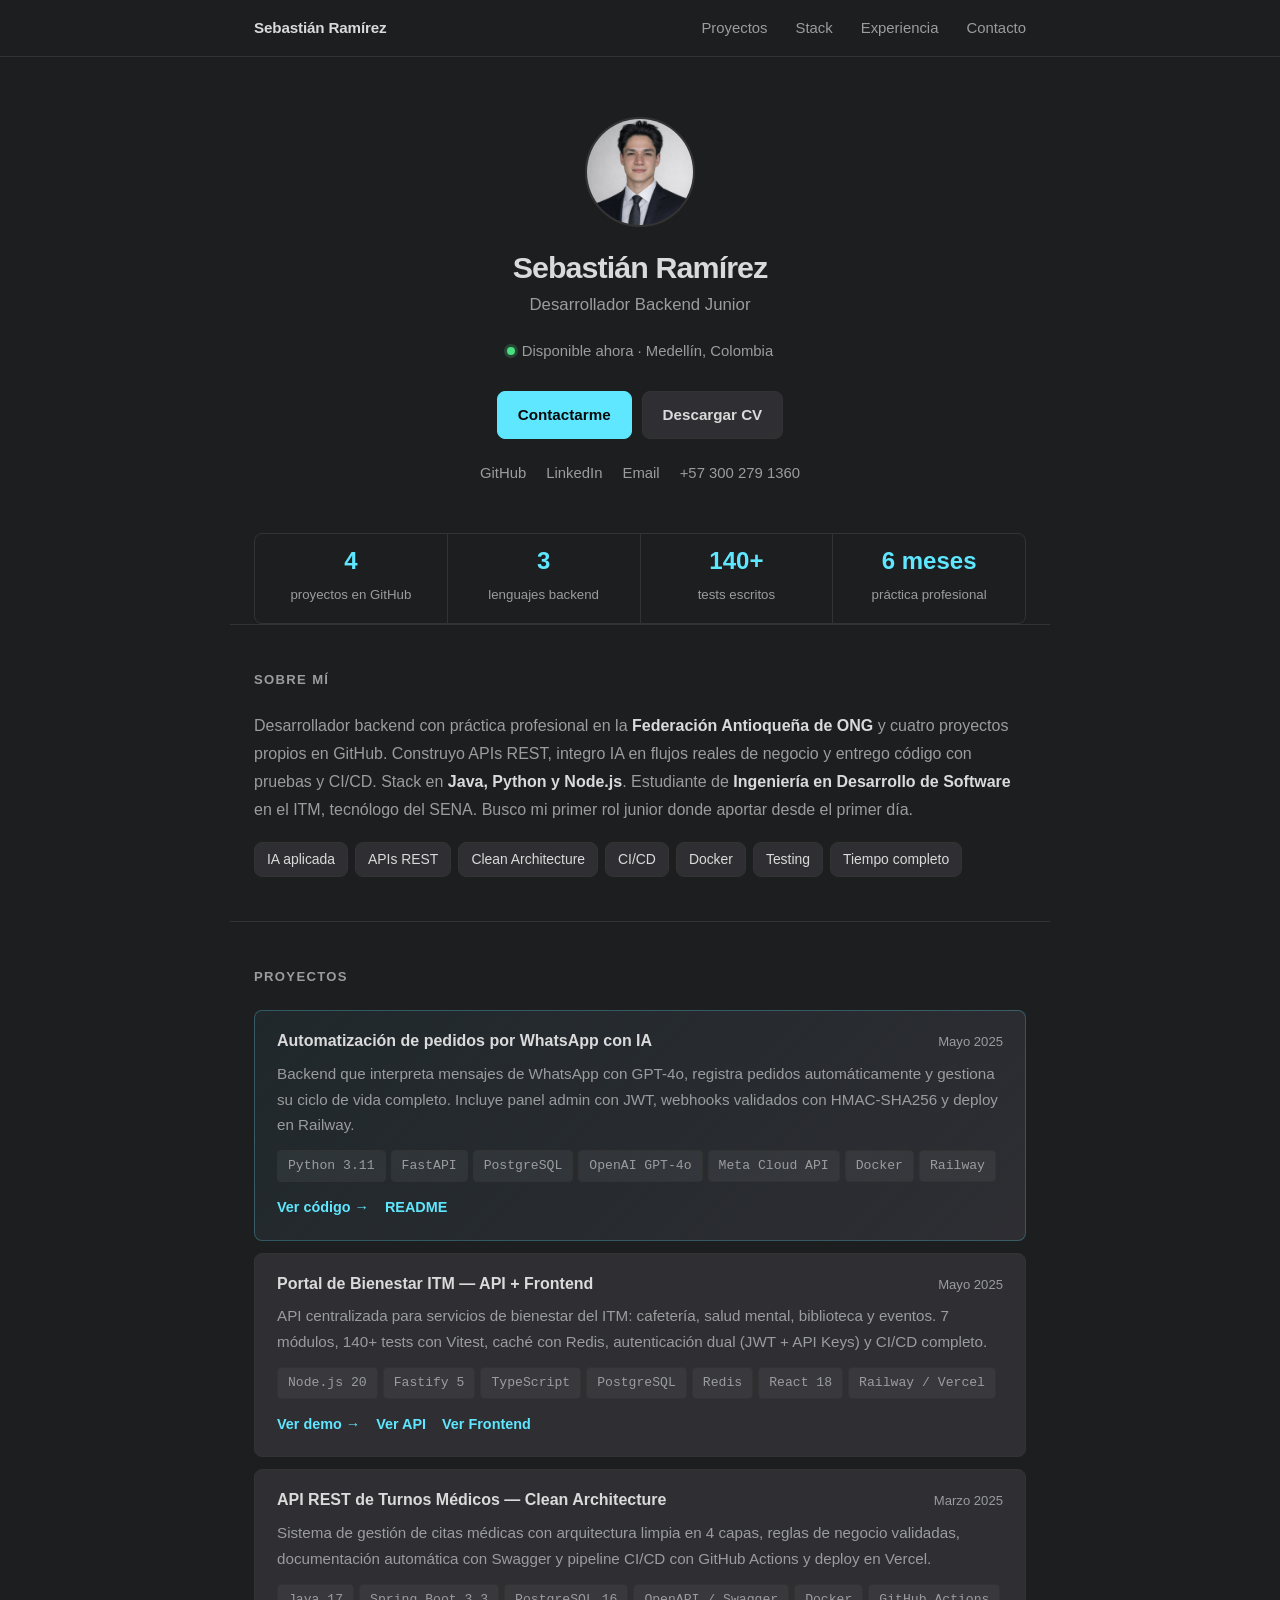
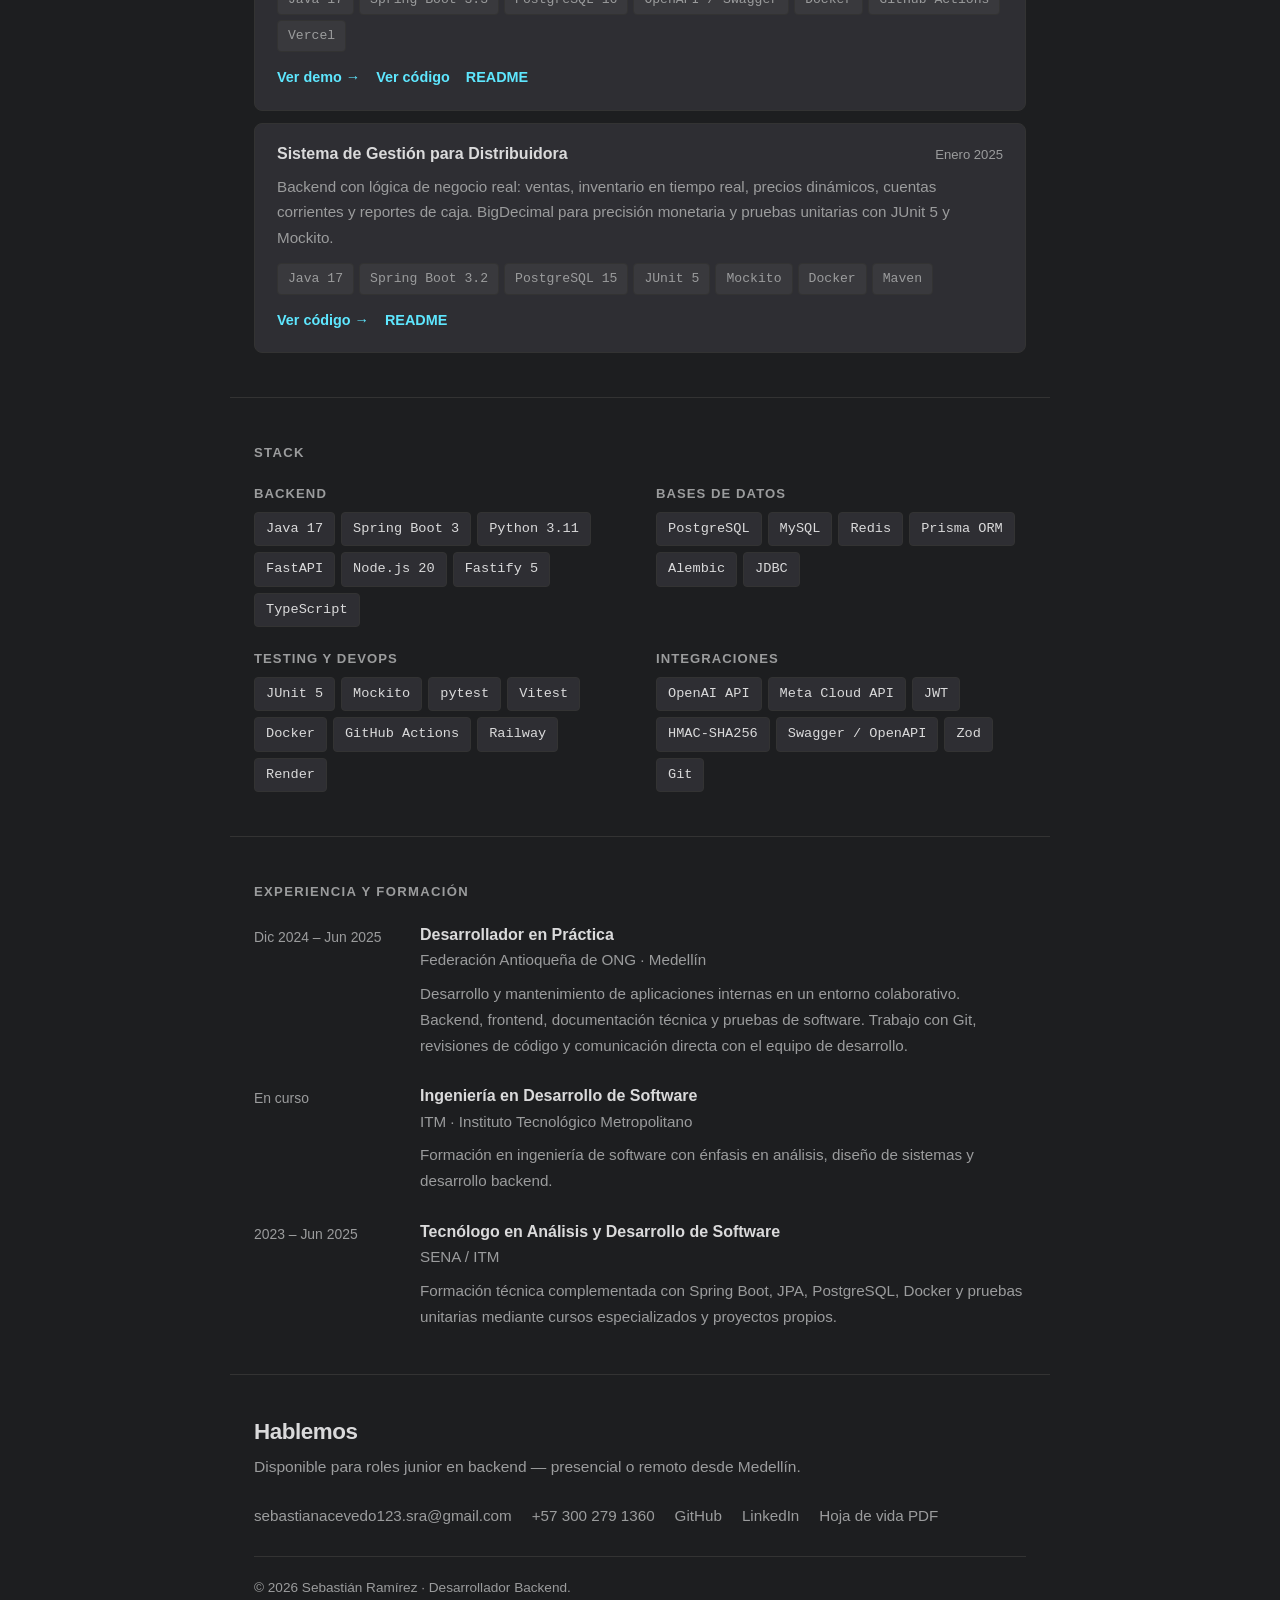
==== commit 6cbfef7c: "feature: refactorizacion de front" ====
--- a/index.html
+++ b/index.html
@@ -8,44 +8,35 @@
       name="description"
       content="Portafolio de Sebastián Ramírez, desarrollador backend con proyectos en Java, Python y Node.js: IA con FastAPI, APIs REST, Clean Architecture, Docker y CI/CD. Disponible para roles junior en Medellín."
     />
-    <meta
-      name="keywords"
-      content="Sebastián Ramírez, desarrollador backend, Spring Boot, PostgreSQL, REST API, Docker, APIs, portafolio, Medellín"
-    />
+    <meta name="keywords" content="Sebastián Ramírez, desarrollador backend, Spring Boot, FastAPI, Node.js, PostgreSQL, Docker, APIs REST, Medellín" />
     <meta name="author" content="Sebastián Ramírez" />
-    <meta name="theme-color" content="#08101d" />
+    <meta name="theme-color" content="#1d1e20" />
     <meta name="robots" content="index, follow" />
     <link rel="canonical" href="https://sebastianramirezportfolio.netlify.app/" />
 
+    <!-- Open Graph -->
     <meta property="og:type" content="website" />
     <meta property="og:locale" content="es_CO" />
     <meta property="og:title" content="Sebastián Ramírez | Desarrollador Backend" />
-    <meta
-      property="og:description"
-      content="Desarrollador backend con proyectos en Spring Boot, PostgreSQL, Docker y APIs REST. Experiencia práctica en desarrollo y mantenimiento de aplicaciones."
-    />
+    <meta property="og:description" content="Desarrollador backend con proyectos en Java, Python y Node.js. IA aplicada, APIs REST, Clean Architecture, CI/CD y Docker." />
     <meta property="og:url" content="https://sebastianramirezportfolio.netlify.app/" />
     <meta property="og:image" content="https://sebastianramirezportfolio.netlify.app/assets/og-cover.svg" />
 
+    <!-- Twitter Card -->
     <meta name="twitter:card" content="summary_large_image" />
     <meta name="twitter:title" content="Sebastián Ramírez | Desarrollador Backend" />
-    <meta
-      name="twitter:description"
-      content="Desarrollador backend con proyectos reales en Spring Boot, PostgreSQL, Docker y APIs REST. Disponible para roles junior."
-    />
+    <meta name="twitter:description" content="Desarrollador backend con proyectos en Java, Python y Node.js. Disponible para roles junior." />
     <meta name="twitter:image" content="https://sebastianramirezportfolio.netlify.app/assets/og-cover.svg" />
 
+    <!-- Icons & Manifest -->
     <link rel="icon" type="image/svg+xml" href="./assets/favicon.svg" />
     <link rel="apple-touch-icon" href="./assets/favicon.svg" />
     <link rel="manifest" href="./site.webmanifest" />
-    <link rel="preconnect" href="https://fonts.googleapis.com" />
-    <link rel="preconnect" href="https://fonts.gstatic.com" crossorigin />
-    <link
-      href="https://fonts.googleapis.com/css2?family=Space+Grotesk:wght@400;500;700&family=Source+Serif+4:wght@400;600&display=swap"
-      rel="stylesheet"
-    />
+
+    <!-- Styles -->
     <link rel="stylesheet" href="./styles.css" />
 
+    <!-- Structured Data -->
     <script type="application/ld+json">
       {
         "@context": "https://schema.org",
@@ -61,381 +52,340 @@
         ],
         "address": {
           "@type": "PostalAddress",
-          "addressLocality": "Medellín / Bello",
+          "addressLocality": "Medellín",
           "addressCountry": "CO"
         },
         "alumniOf": [
-          {
-            "@type": "EducationalOrganization",
-            "name": "ITM"
-          },
-          {
-            "@type": "EducationalOrganization",
-            "name": "SENA"
-          }
+          { "@type": "EducationalOrganization", "name": "ITM" },
+          { "@type": "EducationalOrganization", "name": "SENA" }
         ],
-        "knowsAbout": ["Java", "Spring Boot", "Python", "FastAPI", "Node.js", "TypeScript", "Fastify", "PostgreSQL", "Redis", "Docker", "GitHub Actions", "CI/CD", "REST APIs", "Clean Architecture", "JUnit", "pytest", "Vitest", "Git", "Maven"]
+        "knowsAbout": [
+          "Java", "Spring Boot", "Python", "FastAPI", "Node.js", "TypeScript",
+          "Fastify", "PostgreSQL", "Redis", "Docker", "GitHub Actions", "CI/CD",
+          "REST APIs", "Clean Architecture", "JUnit", "pytest", "Vitest", "Git", "Maven"
+        ]
       }
     </script>
   </head>
   <body>
     <a class="skip-link" href="#contenido">Saltar al contenido</a>
 
-    <div class="page-shell">
-      <header class="topbar">
-        <a class="brand" href="#inicio" aria-label="Ir al inicio">SR</a>
-        <nav class="nav" aria-label="Navegación principal">
+    <!-- ── Header ────────────────────────────────── -->
+    <header class="site-header">
+      <div class="header-inner">
+        <a class="site-brand" href="#inicio">Sebastián Ramírez</a>
+        <nav class="site-nav" aria-label="Navegación principal">
           <a href="#proyectos">Proyectos</a>
           <a href="#stack">Stack</a>
           <a href="#experiencia">Experiencia</a>
-          <a href="#perfil">Perfil</a>
           <a href="#contacto">Contacto</a>
         </nav>
-      </header>
-
-      <main id="contenido">
-        <section class="hero" id="inicio">
-          <div class="hero-copy">
-            <p class="eyebrow"><span class="status-dot" aria-hidden="true"></span>Disponible ahora · Medellín / Remoto</p>
-            <h1>Desarrollador Backend con proyectos en IA, APIs REST, arquitectura limpia y automatización real.</h1>
-            <p class="lead">
-              Soy <strong>Sebastián Ramírez</strong>, desarrollador backend con práctica profesional
-              en la Federación Antioqueña de ONG y cuatro proyectos propios: automatización con
-              <strong>IA y WhatsApp</strong>, un portal institucional con <strong>Node.js, Redis y 140+ tests</strong>,
-              una API médica con <strong>Clean Architecture y CI/CD</strong>, y un sistema financiero con
-              <strong>Spring Boot y Docker</strong>. Busco un rol junior donde aportar desde el primer día.
-            </p>
-
-            <div class="hero-actions">
-              <a class="button button-primary" href="#contacto">Contactarme</a>
-              <a
-                class="button button-secondary"
-                href="./assets/Sebastian%20Ramirez%20Acevedo%20CV%20Actualizada.pdf"
-                target="_blank"
-                rel="noopener noreferrer"
-                download
-              >
-                Descargar CV
-              </a>
-            </div>
-
-            <ul class="hero-highlights" aria-label="Datos destacados">
-              <li>IA · APIs REST · Clean Architecture · CI/CD · Docker</li>
-              <li>Práctica profesional en desarrollo y mantenimiento</li>
-              <li>Disponibilidad inmediata · Tiempo completo</li>
-            </ul>
-          </div>
-
-          <aside class="hero-card">
-            <div class="portrait-wrap">
-              <img
-                class="portrait"
-                src="./assets/sebastian-profile.png"
-                alt="Retrato profesional de Sebastián Ramírez"
-                width="1024"
-                height="1155"
-              />
-            </div>
-
-            <div class="hero-card-copy">
-              <p class="card-label">Rol objetivo</p>
-              <h2>Desarrollador Backend Junior</h2>
-              <p>
-                Construyo backends con Java y Python: APIs REST, integración con IA, arquitectura limpia,
-                testing y CI/CD. Abierto a cualquier stack backend.
-              </p>
-
-              <dl class="facts">
-                <div>
-                  <dt>Ubicación</dt>
-                  <dd>Medellín / Bello, Colombia</dd>
-                </div>
-                <div>
-                  <dt>Correo</dt>
-                  <dd>sebastianacevedo123.sra@gmail.com</dd>
-                </div>
-                <div>
-                  <dt>Idioma</dt>
-                  <dd>Español nativo · Inglés B1</dd>
-                </div>
-                <div>
-                  <dt>LinkedIn</dt>
-                  <dd><a href="https://www.linkedin.com/in/sebastian-ramirez-acevedo-2580ab2a5/" target="_blank" rel="noopener noreferrer">Ver perfil</a></dd>
-                </div>
-              </dl>
-            </div>
-          </aside>
-        </section>
-
-        <ul class="stat-strip" aria-label="Números clave">
-          <li><strong>4</strong> proyectos en GitHub</li>
-          <li><strong>3</strong> lenguajes backend</li>
-          <li><strong>140+</strong> tests escritos</li>
-          <li><strong>6 meses</strong> práctica profesional</li>
-        </ul>
-
-        <section class="section" id="proyectos">
-          <div class="section-heading">
-            <p class="eyebrow">Proyectos</p>
-            <h2>Proyectos con lógica de negocio real, stack moderno y código disponible en GitHub.</h2>
-          </div>
-
-          <div class="projects-grid">
-            <article class="project-card featured-project main-project">
-              <p class="project-tag">Proyecto principal</p>
-              <span class="project-date">Mayo 2025</span>
-              <h3>Automatización de pedidos por WhatsApp con IA</h3>
-              <p>
-                Backend que elimina la gestión manual de pedidos para negocios que reciben órdenes por WhatsApp.
-                La IA interpreta los mensajes, registra los pedidos y envía confirmaciones sin intervención humana.
-              </p>
-              <ul class="project-stack" aria-label="Tecnologías utilizadas en el proyecto">
-                <li>Python 3.11</li>
-                <li>FastAPI</li>
-                <li>PostgreSQL</li>
-                <li>OpenAI GPT-4o</li>
-                <li>Meta Cloud API</li>
-                <li>Docker</li>
-                <li>Railway</li>
-              </ul>
-              <ul class="project-points">
-                <li>IA que interpreta mensajes de clientes y extrae pedidos automáticamente</li>
-                <li>Máquina de estados: recibido → confirmado → preparación → despachado → entregado</li>
-                <li>API de administración con autenticación JWT, filtros y estadísticas de dashboard</li>
-                <li>Webhooks validados con HMAC-SHA256 y cobertura de pruebas end-to-end</li>
-              </ul>
-              <p class="project-note">
-                Proyecto desplegado en Railway con Docker. Integra IA generativa en un flujo de negocio real y automatizable.
-              </p>
-              <div class="project-links">
-                <a href="https://github.com/SebastianRamirez1/proyecto_whatsapp_automatizacion" target="_blank" rel="noopener noreferrer">Ver código</a>
-                <a href="https://github.com/SebastianRamirez1/proyecto_whatsapp_automatizacion#readme" target="_blank" rel="noopener noreferrer">Ver README</a>
-              </div>
-            </article>
-
-            <article class="project-card">
-              <p class="project-tag">Proyecto destacado</p>
-              <span class="project-date">Mayo 2025</span>
-              <h3>Portal de Bienestar ITM — API + Frontend</h3>
-              <p>
-                API centralizada para los servicios de bienestar del ITM: cafetería, salud mental,
-                biblioteca, eventos y alertas. Reemplaza plataformas dispersas con un único punto de acceso.
-              </p>
-              <ul class="project-stack" aria-label="Tecnologías utilizadas en el proyecto">
-                <li>Node.js 20</li>
-                <li>Fastify 5</li>
-                <li>TypeScript</li>
-                <li>PostgreSQL</li>
-                <li>Redis</li>
-                <li>React 18</li>
-                <li>Railway / Vercel</li>
-              </ul>
-              <ul class="project-points">
-                <li>7 módulos: autenticación dual (JWT + API Keys), caché con Redis, scraping automático de eventos</li>
-                <li>140+ tests con Vitest y cobertura V8; webhooks firmados con HMAC-SHA256</li>
-                <li>Frontend en React + TypeScript + TanStack Query con roles admin/usuario</li>
-                <li>Deploy con CI/CD: Railway (backend) + Vercel (frontend)</li>
-              </ul>
-              <div class="project-links">
-                <a href="https://github.com/SebastianRamirez1/proyecto_itm_bienestar" target="_blank" rel="noopener noreferrer">Ver API</a>
-                <a href="https://github.com/SebastianRamirez1/proyecto_itm_bienestar_frontend" target="_blank" rel="noopener noreferrer">Ver Frontend</a>
-              </div>
-            </article>
-
-            <article class="project-card">
-              <p class="project-tag">Proyecto clave</p>
-              <span class="project-date">Marzo 2025</span>
-              <h3>API REST de turnos médicos — Clean Architecture</h3>
-              <p>
-                Sistema de gestión de citas médicas con arquitectura limpia en 4 capas, reglas de negocio
-                validadas, documentación automática con Swagger y pipeline CI/CD completo.
-              </p>
-              <ul class="project-stack" aria-label="Tecnologías utilizadas en el proyecto">
-                <li>Java 17</li>
-                <li>Spring Boot 3.3</li>
-                <li>PostgreSQL 16</li>
-                <li>OpenAPI / Swagger</li>
-                <li>Docker</li>
-                <li>GitHub Actions</li>
-                <li>Render</li>
-              </ul>
-              <ul class="project-points">
-                <li>Clean Architecture: presentación → aplicación → dominio → infraestructura</li>
-                <li>Reglas de negocio: sin solapamientos, cancelación con 2h de anticipación, soft delete</li>
-                <li>Documentación automática con OpenAPI 3 / Swagger UI</li>
-                <li>CI/CD con GitHub Actions y deploy automático en Render</li>
-              </ul>
-              <div class="project-links">
-                <a href="https://github.com/SebastianRamirez1/proyecto_turnos_medicos" target="_blank" rel="noopener noreferrer">Ver código</a>
-                <a href="https://github.com/SebastianRamirez1/proyecto_turnos_medicos#readme" target="_blank" rel="noopener noreferrer">Ver README</a>
-              </div>
-            </article>
-
-            <article class="project-card">
-              <p class="project-tag">Proyecto clave</p>
-              <span class="project-date">Enero 2025</span>
-              <h3>Sistema de gestión para distribuidora de huevos</h3>
-              <p>
-                Backend con lógica de negocio real: ventas, inventario en tiempo real, precios dinámicos,
-                cuentas corrientes (fiado) y reportes de caja. Diseño orientado al dominio.
-              </p>
-              <ul class="project-stack" aria-label="Tecnologías utilizadas en el proyecto">
-                <li>Java 17</li>
-                <li>Spring Boot 3.2</li>
-                <li>PostgreSQL 15</li>
-                <li>JUnit 5</li>
-                <li>Mockito</li>
-                <li>Docker</li>
-                <li>Maven</li>
-              </ul>
-              <ul class="project-points">
-                <li>Dos tipos de clientes con precios diferenciados y descuentos por volumen</li>
-                <li>Múltiples medios de pago: efectivo, transferencia y fiado</li>
-                <li>Control de stock en tiempo real con bloqueo de sobreventa</li>
-                <li>Pruebas unitarias con JUnit 5 y Mockito; BigDecimal para precisión monetaria</li>
-              </ul>
-              <div class="project-links">
-                <a href="https://github.com/SebastianRamirez1/proyecto_distribuidora" target="_blank" rel="noopener noreferrer">Ver código</a>
-                <a href="https://github.com/SebastianRamirez1/proyecto_distribuidora#readme" target="_blank" rel="noopener noreferrer">Ver README</a>
-              </div>
-            </article>
-          </div>
-        </section>
-
-        <section class="section" id="stack">
-          <div class="section-heading">
-            <p class="eyebrow">Stack</p>
-            <h2>Tecnologías con las que desarrollo y entrego proyectos funcionales.</h2>
-          </div>
-
-          <div class="stack-grid">
-            <article class="stack-card">
-              <h3>Backend</h3>
-              <p>Java 17 + Spring Boot 3, Python 3 + FastAPI, Node.js 20 + Fastify 5 + TypeScript. APIs REST y arquitectura modular.</p>
-            </article>
-            <article class="stack-card">
-              <h3>Bases de datos</h3>
-              <p>PostgreSQL, MySQL, consultas relacionales, migraciones con Alembic y manejo de transacciones.</p>
-            </article>
-            <article class="stack-card">
-              <h3>Testing y DevOps</h3>
-              <p>JUnit 5, Mockito, pytest, Vitest (140+ tests). Docker, GitHub Actions, Railway, Render y Vercel.</p>
-            </article>
-            <article class="stack-card">
-              <h3>Integraciones</h3>
-              <p>OpenAI API, Meta Cloud API, Redis, Prisma ORM, JWT, webhooks HMAC-SHA256, Swagger y Zod.</p>
-            </article>
-          </div>
-        </section>
-
-        <section class="section" id="experiencia">
-          <div class="section-heading">
-            <p class="eyebrow">Experiencia y formación</p>
-            <h2>Práctica profesional real y formación técnica continua enfocada en backend.</h2>
-          </div>
-
-          <div class="timeline">
-            <article class="timeline-item">
-              <span class="timeline-date">Diciembre 2024 · Junio 2025</span>
-              <h3>Desarrollador en Práctica</h3>
-              <p class="timeline-place">Federación Antioqueña de ONG · Medellín</p>
-              <p>
-                Desarrollo y mantenimiento de aplicaciones internas en un entorno colaborativo. Tareas de
-                backend, frontend, documentación técnica y pruebas de software. Trabajo con Git, revisiones
-                de código y comunicación directa con el equipo de desarrollo.
-              </p>
-            </article>
-
-            <article class="timeline-item">
-              <span class="timeline-date">En curso</span>
-              <h3>Ingeniería en Desarrollo de Software</h3>
-              <p class="timeline-place">ITM · Instituto Tecnológico Metropolitano</p>
-              <p>
-                Formación en ingeniería de software con énfasis en análisis, diseño de sistemas y
-                desarrollo backend. Complementada con tecnología en Análisis y Desarrollo de Software del SENA.
-              </p>
-            </article>
-
-            <article class="timeline-item">
-              <span class="timeline-date">Formación continua</span>
-              <h3>Especialización en Java Backend</h3>
-              <p class="timeline-place">Cursos técnicos · Global Mentoring y práctica propia</p>
-              <p>
-                Profundización en Spring Boot, JPA, PostgreSQL, Docker y pruebas unitarias a través de
-                cursos especializados y proyectos personales con stack completo de backend.
-              </p>
-            </article>
-          </div>
-        </section>
-
-        <section class="section" id="perfil">
-          <div class="section-heading">
-            <p class="eyebrow">Perfil</p>
-            <h2>Práctica profesional, cuatro proyectos propios y fundamentos sólidos de desarrollo backend.</h2>
-          </div>
-
-          <div class="grid-two">
-            <article class="panel">
-              <h3>Mi trayectoria</h3>
-              <p>
-                Cuento con práctica profesional en la Federación Antioqueña de ONG, donde participé en
-                desarrollo, mantenimiento, pruebas y documentación de aplicaciones internas. Eso me dio
-                experiencia real con trabajo en equipo, control de versiones con Git y responsabilidad
-                dentro de un entorno de software en producción.
-              </p>
-              <p>
-                Complemento esa experiencia con cuatro proyectos propios: automatización de pedidos por
-                WhatsApp con IA (FastAPI + OpenAI), un portal institucional con Node.js, Redis y 140+ tests,
-                una API médica con Clean Architecture y CI/CD (Spring Boot + GitHub Actions), y un sistema
-                de distribuidora con lógica financiera real. Stack en Java, Python y Node.js. Formación
-                en ITM y tecnólogo del SENA.
-              </p>
-            </article>
-
-            <article class="panel emphasis-panel" id="fortalezas">
-              <h3>Lo que traigo al equipo</h3>
-              <ul class="checklist">
-                <li>Integración de IA en flujos de negocio reales (OpenAI + WhatsApp + FastAPI)</li>
-                <li>Arquitectura limpia, CI/CD con GitHub Actions y documentación con OpenAPI/Swagger</li>
-                <li>Testing con JUnit 5, Mockito y pytest — código verificado, no solo funcional</li>
-                <li>Fundamentos backend transferibles a cualquier stack: HTTP, SQL, contenedores, autenticación</li>
-              </ul>
-            </article>
-          </div>
-        </section>
-
-        <section class="section callout">
-          <div>
-            <p class="eyebrow">En números</p>
-            <h2>4 proyectos en GitHub · Java, Python y Node.js · 6 meses de práctica · disponible ahora.</h2>
-          </div>
-          <p>
-            IA, Redis, Clean Architecture, 140+ tests y CI/CD aplicados en proyectos reales.
-            Si buscás un desarrollador backend junior con código que habla por sí solo, <a href="#contacto">hablemos</a>.
-          </p>
-        </section>
-      </main>
-
-      <footer class="footer" id="contacto" aria-label="Contacto">
-        <div>
-          <p class="eyebrow">Contacto</p>
-          <h2>Hablemos</h2>
-          <p>
-            Disponible para roles junior en desarrollo backend. Trabajo presencial o remoto en Medellín.
-          </p>
-        </div>
-
-        <div class="contact-links">
-          <a href="mailto:sebastianacevedo123.sra@gmail.com">sebastianacevedo123.sra@gmail.com</a>
-          <a href="tel:+573002791360">+57 300 279 1360</a>
+      </div>
+    </header>
+
+    <!-- ── Main ──────────────────────────────────── -->
+    <main id="contenido">
+
+      <!-- Profile -->
+      <section class="profile" id="inicio" aria-label="Perfil">
+        <div class="avatar-wrap">
+          <img
+            class="avatar"
+            src="./assets/sebastian-profile.png"
+            alt="Foto de Sebastián Ramírez"
+            width="110"
+            height="110"
+          />
+        </div>
+        <h1>Sebastián Ramírez</h1>
+        <p class="profile-role">Desarrollador Backend Junior</p>
+        <p class="profile-status">
+          <span class="status-dot" aria-hidden="true"></span>
+          Disponible ahora · Medellín, Colombia
+        </p>
+        <div class="profile-actions">
+          <a class="btn btn-primary" href="#contacto">Contactarme</a>
+          <a
+            class="btn btn-secondary"
+            href="./assets/Sebastian%20Ramirez%20Acevedo%20CV%20Actualizada.pdf"
+            target="_blank"
+            rel="noopener noreferrer"
+            download
+          >Descargar CV</a>
+        </div>
+        <nav class="social-links" aria-label="Redes y contacto">
           <a href="https://github.com/SebastianRamirez1" target="_blank" rel="noopener noreferrer">GitHub</a>
           <a href="https://www.linkedin.com/in/sebastian-ramirez-acevedo-2580ab2a5/" target="_blank" rel="noopener noreferrer">LinkedIn</a>
-          <a href="./assets/Sebastian%20Ramirez%20Acevedo%20CV%20Actualizada.pdf" target="_blank" rel="noopener noreferrer">Hoja de vida PDF</a>
-        </div>
-
-        <p class="footer-note">© <span id="year"></span> Sebastián Ramírez · Desarrollador Backend.</p>
-      </footer>
-    </div>
+          <a href="mailto:sebastianacevedo123.sra@gmail.com">Email</a>
+          <a href="tel:+573002791360">+57 300 279 1360</a>
+        </nav>
+      </section>
+
+      <!-- Stats strip -->
+      <div class="shell">
+        <ul class="stats-strip" aria-label="Métricas clave">
+          <li class="stat"><strong>4</strong><span>proyectos en GitHub</span></li>
+          <li class="stat"><strong>3</strong><span>lenguajes backend</span></li>
+          <li class="stat"><strong>140+</strong><span>tests escritos</span></li>
+          <li class="stat"><strong>6 meses</strong><span>práctica profesional</span></li>
+        </ul>
+      </div>
+
+      <!-- About -->
+      <section class="section" id="sobre-mi" aria-labelledby="lbl-sobre-mi">
+        <p class="section-label" id="lbl-sobre-mi" aria-hidden="true">Sobre mí</p>
+        <p class="bio">
+          Desarrollador backend con práctica profesional en la
+          <strong>Federación Antioqueña de ONG</strong> y cuatro proyectos propios en GitHub.
+          Construyo APIs REST, integro IA en flujos reales de negocio y entrego código con
+          pruebas y CI/CD. Stack en <strong>Java, Python y Node.js</strong>.
+          Estudiante de <strong>Ingeniería en Desarrollo de Software</strong> en el ITM,
+          tecnólogo del SENA. Busco mi primer rol junior donde aportar desde el primer día.
+        </p>
+        <ul class="tags" aria-label="Especialidades">
+          <li>IA aplicada</li>
+          <li>APIs REST</li>
+          <li>Clean Architecture</li>
+          <li>CI/CD</li>
+          <li>Docker</li>
+          <li>Testing</li>
+          <li>Tiempo completo</li>
+        </ul>
+      </section>
+
+      <!-- Projects -->
+      <section class="section" id="proyectos" aria-labelledby="lbl-proyectos">
+        <p class="section-label" id="lbl-proyectos" aria-hidden="true">Proyectos</p>
+        <div class="project-list">
+
+          <!-- WhatsApp IA — featured -->
+          <article class="project-card featured">
+            <div class="project-header">
+              <h3>Automatización de pedidos por WhatsApp con IA</h3>
+              <span class="project-date">Mayo 2025</span>
+            </div>
+            <p>
+              Backend que interpreta mensajes de WhatsApp con GPT-4o, registra pedidos
+              automáticamente y gestiona su ciclo de vida completo. Incluye panel admin
+              con JWT, webhooks validados con HMAC-SHA256 y deploy en Railway.
+            </p>
+            <ul class="tech-stack" aria-label="Stack">
+              <li>Python 3.11</li>
+              <li>FastAPI</li>
+              <li>PostgreSQL</li>
+              <li>OpenAI GPT-4o</li>
+              <li>Meta Cloud API</li>
+              <li>Docker</li>
+              <li>Railway</li>
+            </ul>
+            <div class="project-links">
+              <a href="https://github.com/SebastianRamirez1/proyecto_whatsapp_automatizacion" target="_blank" rel="noopener noreferrer">Ver código →</a>
+              <a href="https://github.com/SebastianRamirez1/proyecto_whatsapp_automatizacion#readme" target="_blank" rel="noopener noreferrer">README</a>
+            </div>
+          </article>
+
+
+          <!-- ITM Bienestar -->
+          <article class="project-card">
+            <div class="project-header">
+              <h3>Portal de Bienestar ITM — API + Frontend</h3>
+              <span class="project-date">Mayo 2025</span>
+            </div>
+            <p>
+              API centralizada para servicios de bienestar del ITM: cafetería, salud mental,
+              biblioteca y eventos. 7 módulos, 140+ tests con Vitest, caché con Redis,
+              autenticación dual (JWT + API Keys) y CI/CD completo.
+            </p>
+            <ul class="tech-stack" aria-label="Stack">
+              <li>Node.js 20</li>
+              <li>Fastify 5</li>
+              <li>TypeScript</li>
+              <li>PostgreSQL</li>
+              <li>Redis</li>
+              <li>React 18</li>
+              <li>Railway / Vercel</li>
+            </ul>
+            <div class="project-links">
+              <a href="https://proyecto-itm-bienestar-frontend.vercel.app/login" target="_blank" rel="noopener noreferrer">Ver demo →</a>
+              <a href="https://github.com/SebastianRamirez1/proyecto_itm_bienestar" target="_blank" rel="noopener noreferrer">Ver API</a>
+              <a href="https://github.com/SebastianRamirez1/proyecto_itm_bienestar_frontend" target="_blank" rel="noopener noreferrer">Ver Frontend</a>
+            </div>
+          </article>
+
+          <!-- Turnos médicos -->
+          <article class="project-card">
+            <div class="project-header">
+              <h3>API REST de Turnos Médicos — Clean Architecture</h3>
+              <span class="project-date">Marzo 2025</span>
+            </div>
+            <p>
+              Sistema de gestión de citas médicas con arquitectura limpia en 4 capas,
+              reglas de negocio validadas, documentación automática con Swagger y
+              pipeline CI/CD con GitHub Actions y deploy en Vercel.
+            </p>
+            <ul class="tech-stack" aria-label="Stack">
+              <li>Java 17</li>
+              <li>Spring Boot 3.3</li>
+              <li>PostgreSQL 16</li>
+              <li>OpenAPI / Swagger</li>
+              <li>Docker</li>
+              <li>GitHub Actions</li>
+              <li>Vercel</li>
+            </ul>
+            <div class="project-links">
+              <a href="https://proyecto-turnos-medicos.vercel.app/" target="_blank" rel="noopener noreferrer">Ver demo →</a>
+              <a href="https://github.com/SebastianRamirez1/proyecto_turnos_medicos" target="_blank" rel="noopener noreferrer">Ver código</a>
+              <a href="https://github.com/SebastianRamirez1/proyecto_turnos_medicos#readme" target="_blank" rel="noopener noreferrer">README</a>
+            </div>
+          </article>
+
+          <!-- Distribuidora -->
+          <article class="project-card">
+            <div class="project-header">
+              <h3>Sistema de Gestión para Distribuidora</h3>
+              <span class="project-date">Enero 2025</span>
+            </div>
+            <p>
+              Backend con lógica de negocio real: ventas, inventario en tiempo real,
+              precios dinámicos, cuentas corrientes y reportes de caja.
+              BigDecimal para precisión monetaria y pruebas unitarias con JUnit 5 y Mockito.
+            </p>
+            <ul class="tech-stack" aria-label="Stack">
+              <li>Java 17</li>
+              <li>Spring Boot 3.2</li>
+              <li>PostgreSQL 15</li>
+              <li>JUnit 5</li>
+              <li>Mockito</li>
+              <li>Docker</li>
+              <li>Maven</li>
+            </ul>
+            <div class="project-links">
+              <a href="https://github.com/SebastianRamirez1/proyecto_distribuidora" target="_blank" rel="noopener noreferrer">Ver código →</a>
+              <a href="https://github.com/SebastianRamirez1/proyecto_distribuidora#readme" target="_blank" rel="noopener noreferrer">README</a>
+            </div>
+          </article>
+
+
+        </div>
+      </section>
+
+      <!-- Stack -->
+      <section class="section" id="stack" aria-labelledby="lbl-stack">
+        <p class="section-label" id="lbl-stack" aria-hidden="true">Stack</p>
+        <div class="stack-grid">
+          <div class="stack-item">
+            <h3>Backend</h3>
+            <ul class="stack-tags">
+              <li>Java 17</li>
+              <li>Spring Boot 3</li>
+              <li>Python 3.11</li>
+              <li>FastAPI</li>
+              <li>Node.js 20</li>
+              <li>Fastify 5</li>
+              <li>TypeScript</li>
+            </ul>
+          </div>
+          <div class="stack-item">
+            <h3>Bases de datos</h3>
+            <ul class="stack-tags">
+              <li>PostgreSQL</li>
+              <li>MySQL</li>
+              <li>Redis</li>
+              <li>Prisma ORM</li>
+              <li>Alembic</li>
+              <li>JDBC</li>
+            </ul>
+          </div>
+          <div class="stack-item">
+            <h3>Testing y DevOps</h3>
+            <ul class="stack-tags">
+              <li>JUnit 5</li>
+              <li>Mockito</li>
+              <li>pytest</li>
+              <li>Vitest</li>
+              <li>Docker</li>
+              <li>GitHub Actions</li>
+              <li>Railway</li>
+              <li>Render</li>
+            </ul>
+          </div>
+          <div class="stack-item">
+            <h3>Integraciones</h3>
+            <ul class="stack-tags">
+              <li>OpenAI API</li>
+              <li>Meta Cloud API</li>
+              <li>JWT</li>
+              <li>HMAC-SHA256</li>
+              <li>Swagger / OpenAPI</li>
+              <li>Zod</li>
+              <li>Git</li>
+            </ul>
+          </div>
+        </div>
+      </section>
+
+      <!-- Experience -->
+      <section class="section" id="experiencia" aria-labelledby="lbl-exp">
+        <p class="section-label" id="lbl-exp" aria-hidden="true">Experiencia y formación</p>
+        <div class="timeline">
+
+          <div class="timeline-entry">
+            <span class="t-date">Dic 2024 – Jun 2025</span>
+            <div class="t-body">
+              <h3>Desarrollador en Práctica</h3>
+              <p class="t-org">Federación Antioqueña de ONG · Medellín</p>
+              <p>
+                Desarrollo y mantenimiento de aplicaciones internas en un entorno colaborativo.
+                Backend, frontend, documentación técnica y pruebas de software. Trabajo con
+                Git, revisiones de código y comunicación directa con el equipo de desarrollo.
+              </p>
+            </div>
+          </div>
+
+          <div class="timeline-entry">
+            <span class="t-date">En curso</span>
+            <div class="t-body">
+              <h3>Ingeniería en Desarrollo de Software</h3>
+              <p class="t-org">ITM · Instituto Tecnológico Metropolitano</p>
+              <p>
+                Formación en ingeniería de software con énfasis en análisis, diseño de
+                sistemas y desarrollo backend.
+              </p>
+            </div>
+          </div>
+
+          <div class="timeline-entry">
+            <span class="t-date">2023 – Jun 2025</span>
+            <div class="t-body">
+              <h3>Tecnólogo en Análisis y Desarrollo de Software</h3>
+              <p class="t-org">SENA / ITM</p>
+              <p>
+                Formación técnica complementada con Spring Boot, JPA, PostgreSQL, Docker
+                y pruebas unitarias mediante cursos especializados y proyectos propios.
+              </p>
+            </div>
+          </div>
+
+        </div>
+      </section>
+
+    </main>
+
+    <!-- ── Footer ─────────────────────────────── -->
+    <footer class="site-footer" id="contacto" aria-label="Contacto">
+      <h2>Hablemos</h2>
+      <p class="footer-sub">
+        Disponible para roles junior en backend — presencial o remoto desde Medellín.
+      </p>
+      <nav class="footer-links" aria-label="Links de contacto">
+        <a href="mailto:sebastianacevedo123.sra@gmail.com">sebastianacevedo123.sra@gmail.com</a>
+        <a href="tel:+573002791360">+57 300 279 1360</a>
+        <a href="https://github.com/SebastianRamirez1" target="_blank" rel="noopener noreferrer">GitHub</a>
+        <a href="https://www.linkedin.com/in/sebastian-ramirez-acevedo-2580ab2a5/" target="_blank" rel="noopener noreferrer">LinkedIn</a>
+        <a href="./assets/Sebastian%20Ramirez%20Acevedo%20CV%20Actualizada.pdf" target="_blank" rel="noopener noreferrer">Hoja de vida PDF</a>
+      </nav>
+      <p class="footer-copy">© <span id="year"></span> Sebastián Ramírez · Desarrollador Backend.</p>
+    </footer>
 
     <script src="./script.js"></script>
   </body>
--- a/styles.css
+++ b/styles.css
@@ -1,41 +1,42 @@
+/* ============================================
+   PORTFOLIO — Sebastián Ramírez
+   Minimal dark design inspired by hectorvent.dev
+   ============================================ */
+
 :root {
-  --bg: #050b15;
-  --surface: rgba(11, 18, 33, 0.88);
-  --surface-strong: rgba(15, 22, 42, 0.98);
-  --text: #e5efff;
-  --muted: #9db9d6;
-  --line: rgba(230, 240, 255, 0.08);
-  --accent: #5ee7ff;
-  --accent-dark: #81d0ff;
-  --accent-soft: rgba(94, 231, 255, 0.14);
-  --warm-soft: rgba(255, 172, 88, 0.14);
-  --shadow: 0 22px 70px rgba(0, 0, 0, 0.45);
-  --radius-xl: 32px;
-  --radius-lg: 24px;
-  --radius-pill: 999px;
-}
-
-* {
+  --bg:           #1d1e20;
+  --surface:      #2e2e33;
+  --surface-alt:  #363639;
+  --border:       #333333;
+  --text:         #dadadb;
+  --muted:        #9b9c9d;
+  --accent:       #5ee7ff;
+  --accent-dim:   rgba(94, 231, 255, 0.12);
+  --green:        #4ade80;
+  --radius:       8px;
+  --max-w:        820px;
+}
+
+/* ── Reset ───────────────────────────────── */
+*,
+*::before,
+*::after {
   box-sizing: border-box;
 }
 
 html {
   scroll-behavior: smooth;
-  scroll-padding-top: 82px;
+  scroll-padding-top: 68px;
 }
 
 body {
   margin: 0;
-  font-family: "Space Grotesk", sans-serif;
-  color: var(--text);
-  background:
-    radial-gradient(circle at top left, rgba(94, 231, 255, 0.12), transparent 22%),
-    radial-gradient(circle at 85% 15%, rgba(255, 172, 88, 0.1), transparent 18%),
-    linear-gradient(180deg, #08101d 0%, var(--bg) 100%);
-}
-
-::selection {
-  background: rgba(94, 231, 255, 0.22);
+  background: var(--bg);
+  color: var(--text);
+  font-family: -apple-system, BlinkMacSystemFont, "Segoe UI", Roboto,
+    Oxygen, Ubuntu, Cantarell, "Helvetica Neue", sans-serif;
+  font-size: 19px;
+  line-height: 1.65;
 }
 
 a {
@@ -43,593 +44,520 @@
   text-decoration: none;
 }
 
+p {
+  margin: 0;
+}
+
+h1, h2, h3 {
+  margin: 0;
+  line-height: 1.2;
+}
+
+ul {
+  list-style: none;
+  padding: 0;
+  margin: 0;
+}
+
+::selection {
+  background: rgba(94, 231, 255, 0.2);
+}
+
 a:focus-visible,
 button:focus-visible {
-  outline: 3px solid rgba(94, 231, 255, 0.28);
-  outline-offset: 4px;
-}
-
-p {
-  margin: 0;
-  line-height: 1.72;
-}
-
-h1,
-h2,
-h3 {
-  margin: 0;
-  line-height: 1.08;
-}
-
+  outline: 2px solid var(--accent);
+  outline-offset: 3px;
+  border-radius: 4px;
+}
+
+/* ── Skip link ───────────────────────────── */
 .skip-link {
   position: absolute;
+  top: -80px;
   left: 16px;
-  top: -120px;
-  z-index: 20;
-  padding: 12px 16px;
-  border-radius: 12px;
-  background: #ffffff;
-  color: var(--text);
-  transition: top 180ms ease;
+  z-index: 100;
+  padding: 10px 16px;
+  background: var(--text);
+  color: var(--bg);
+  border-radius: var(--radius);
+  font-weight: 700;
+  font-size: 0.9rem;
+  transition: top 150ms;
 }
 
 .skip-link:focus {
-  top: 16px;
-}
-
-.page-shell {
-  width: min(1160px, calc(100% - 32px));
+  top: 12px;
+}
+
+/* ── Layout shell ────────────────────────── */
+.shell {
+  width: min(var(--max-w), 100%);
   margin: 0 auto;
-  padding: 24px 0 40px;
-}
-
-.topbar,
-.hero-card,
-.panel,
-.stack-card,
-.timeline-item,
-.project-card,
-.callout,
-.footer {
-  -webkit-backdrop-filter: blur(16px);
-  backdrop-filter: blur(16px);
-  background: var(--surface);
-  border: 1px solid var(--line);
-  box-shadow: var(--shadow);
-}
-
-.topbar {
+  padding: 0 24px;
+}
+
+/* ── Header ──────────────────────────────── */
+.site-header {
   position: sticky;
-  top: 16px;
+  top: 0;
   z-index: 10;
+  background: var(--bg);
+  border-bottom: 1px solid var(--border);
+}
+
+.header-inner {
   display: flex;
   align-items: center;
   justify-content: space-between;
-  padding: 14px 18px;
-  border-radius: var(--radius-pill);
-  margin-bottom: 28px;
-}
-
-.brand {
-  display: inline-flex;
-  width: 44px;
-  height: 44px;
-  align-items: center;
-  justify-content: center;
+  height: 56px;
+  width: min(var(--max-w), 100%);
+  margin: 0 auto;
+  padding: 0 24px;
+}
+
+.site-brand {
+  font-weight: 700;
+  font-size: 0.95rem;
+  color: var(--text);
+  letter-spacing: -0.01em;
+}
+
+.site-brand:hover {
+  color: var(--accent);
+}
+
+.site-nav {
+  display: flex;
+  gap: 28px;
+}
+
+.site-nav a {
+  color: var(--muted);
+  font-size: 0.93rem;
+  transition: color 120ms;
+}
+
+.site-nav a:hover,
+.site-nav a.is-active {
+  color: var(--text);
+}
+
+/* ── Profile section ─────────────────────── */
+.profile {
+  text-align: center;
+  padding: 60px 24px 48px;
+  width: min(var(--max-w), 100%);
+  margin: 0 auto;
+}
+
+.avatar-wrap {
+  width: 110px;
+  height: 110px;
   border-radius: 50%;
-  background: linear-gradient(135deg, rgba(94, 231, 255, 0.95), rgba(40, 62, 96, 0.96));
-  color: white;
-  font-weight: 700;
-  box-shadow: inset 0 1px 0 rgba(255, 255, 255, 0.18);
-}
-
-.nav {
-  display: flex;
-  gap: 18px;
-  flex-wrap: wrap;
-}
-
-.nav a {
-  color: var(--muted);
-  font-size: 0.95rem;
-  transition: color 180ms ease;
-}
-
-.nav a:hover {
-  color: var(--text);
-}
-
-.nav a.is-active {
-  color: var(--accent-dark);
-}
-
-.hero {
-  display: grid;
-  grid-template-columns: 1.48fr 0.92fr;
-  gap: 24px;
-  align-items: stretch;
-  padding: 28px 0 40px;
-}
-
-.hero-copy {
-  padding: 18px 0;
-  animation: rise 700ms ease both;
-}
-
-.hero-card {
-  padding: 28px;
-  border-radius: var(--radius-xl);
-  background:
-    linear-gradient(180deg, rgba(94, 231, 255, 0.08), rgba(255, 255, 255, 0.05)),
-    var(--surface);
-  animation: rise 800ms ease 120ms both;
-}
-
-.portrait-wrap {
-  position: relative;
-  margin-bottom: 22px;
-  padding: 10px;
-  border-radius: 26px;
-  background:
-    linear-gradient(180deg, rgba(94, 231, 255, 0.08), rgba(255, 172, 88, 0.06)),
-    rgba(255, 255, 255, 0.04);
-}
-
-.portrait {
-  display: block;
+  overflow: hidden;
+  margin: 0 auto 22px;
+  border: 2px solid var(--border);
+  background: var(--surface);
+}
+
+.avatar {
   width: 100%;
-  height: auto;
-  aspect-ratio: 1024 / 1155;
+  height: 100%;
   object-fit: cover;
   object-position: center top;
-  border-radius: 20px;
-  box-shadow: 0 18px 40px rgba(20, 18, 15, 0.16);
-}
-
-.hero-card-copy {
-  display: grid;
-}
-
-.eyebrow {
+  display: block;
+}
+
+.profile h1 {
+  font-size: 1.9rem;
+  font-weight: 700;
+  margin-bottom: 6px;
+  letter-spacing: -0.03em;
+}
+
+.profile-role {
+  color: var(--muted);
+  font-size: 1.05rem;
+  margin-bottom: 14px;
+}
+
+.profile-status {
   display: inline-flex;
   align-items: center;
-  gap: 8px;
-  margin-bottom: 16px;
-  color: var(--accent-dark);
-  font-size: 0.92rem;
-  font-weight: 700;
-  letter-spacing: 0.04em;
-  text-transform: uppercase;
-}
-
-.eyebrow::before {
-  content: "";
-  width: 38px;
-  height: 1px;
-  background: currentColor;
-}
-
-.hero h1 {
-  max-width: 11.5ch;
-  font-size: clamp(3.2rem, 8vw, 5.8rem);
-  letter-spacing: -0.065em;
-}
-
-.lead,
-.panel p,
-.timeline-item p,
-.project-card p,
-.callout p,
-.footer p,
-.hero-card p {
-  font-family: "Source Serif 4", serif;
-  font-size: 1.12rem;
-  color: var(--muted);
-}
-
-.lead {
-  max-width: 62ch;
-  margin-top: 20px;
-}
-
-.hero-actions {
-  display: flex;
-  gap: 14px;
-  flex-wrap: wrap;
-  margin-top: 28px;
-}
-
-.button {
-  display: inline-flex;
-  align-items: center;
-  justify-content: center;
-  min-height: 50px;
-  padding: 0 20px;
-  border-radius: var(--radius-pill);
-  font-weight: 700;
-  transition:
-    transform 180ms ease,
-    background 180ms ease,
-    border-color 180ms ease;
-}
-
-.button:hover {
-  transform: translateY(-2px);
-}
-
-.button-primary {
-  background: linear-gradient(135deg, var(--accent), rgba(11, 18, 33, 0.96));
-  color: #03060c;
-}
-
-.button-secondary {
-  border: 1px solid rgba(255, 255, 255, 0.14);
-  background: rgba(255, 255, 255, 0.06);
-  color: var(--text);
-}
-
-.button-secondary:hover {
-  border-color: rgba(94, 231, 255, 0.4);
-}
-
-.hero-highlights {
-  display: flex;
-  flex-wrap: wrap;
-  gap: 12px;
-  padding: 0;
-  margin: 28px 0 0;
-  list-style: none;
-}
-
-.hero-highlights li {
-  padding: 12px 16px;
-  border-radius: var(--radius-pill);
-  background: linear-gradient(180deg, rgba(94, 231, 255, 0.16), rgba(94, 231, 255, 0.08));
-  color: #d7f7ff;
-  font-size: 0.95rem;
-  font-weight: 700;
-}
-
-.card-label,
-.project-tag,
-.timeline-date {
-  color: var(--accent-dark);
-  font-size: 0.9rem;
-  font-weight: 700;
-  text-transform: uppercase;
-  letter-spacing: 0.05em;
-}
-
-.hero-card h2 {
-  margin: 10px 0 14px;
-  font-size: 2rem;
-}
-
-.facts {
-  display: grid;
-  gap: 18px;
-  margin-top: 26px;
-}
-
-.facts dt {
-  margin-bottom: 4px;
-  color: var(--muted);
-  font-size: 0.92rem;
-}
-
-.facts dd {
-  margin: 0;
-  font-weight: 700;
-  line-height: 1.4;
-}
-
-.section {
-  padding: 56px 0 0;
-}
-
-/* Quick stats strip between hero and projects */
-.stat-strip {
-  display: flex;
-  flex-wrap: wrap;
-  gap: 0;
-  padding: 0;
-  margin: 0;
-  list-style: none;
-  border-radius: var(--radius-pill);
-  overflow: hidden;
-  border: 1px solid var(--line);
-}
-
-.stat-strip li {
-  flex: 1 1 auto;
-  padding: 14px 20px;
-  text-align: center;
-  color: var(--muted);
-  font-size: 0.9rem;
-  border-right: 1px solid var(--line);
-  background: rgba(255, 255, 255, 0.03);
-  white-space: nowrap;
-}
-
-.stat-strip li:last-child {
-  border-right: none;
-}
-
-.stat-strip strong {
-  display: block;
-  font-size: 1.35rem;
-  font-weight: 700;
-  color: var(--accent-dark);
-  line-height: 1.1;
-  margin-bottom: 2px;
-}
-
-/* Availability indicator dot */
+  gap: 7px;
+  color: var(--muted);
+  font-size: 0.93rem;
+  margin-bottom: 28px;
+}
+
 .status-dot {
-  display: inline-block;
   width: 8px;
   height: 8px;
   border-radius: 50%;
-  background: #4ade80;
-  margin-right: 8px;
+  background: var(--green);
   flex-shrink: 0;
-  box-shadow: 0 0 0 3px rgba(74, 222, 128, 0.22);
+  box-shadow: 0 0 0 3px rgba(74, 222, 128, 0.2);
   animation: pulse-dot 2.5s ease-in-out infinite;
 }
 
-.section-heading {
-  display: grid;
+.profile-actions {
+  display: flex;
+  gap: 10px;
+  justify-content: center;
+  flex-wrap: wrap;
+  margin-bottom: 22px;
+}
+
+.social-links {
+  display: flex;
+  gap: 20px;
+  justify-content: center;
+  flex-wrap: wrap;
+}
+
+.social-links a {
+  color: var(--muted);
+  font-size: 0.93rem;
+  transition: color 120ms;
+}
+
+.social-links a:hover {
+  color: var(--accent);
+}
+
+/* ── Buttons ─────────────────────────────── */
+.btn {
+  display: inline-flex;
+  align-items: center;
+  gap: 6px;
+  padding: 10px 20px;
+  border-radius: var(--radius);
+  font-size: 0.95rem;
+  font-weight: 600;
+  border: 1px solid transparent;
+  cursor: pointer;
+  transition: background 120ms, border-color 120ms, opacity 120ms;
+  white-space: nowrap;
+}
+
+.btn-primary {
+  background: var(--accent);
+  color: #08090b;
+  border-color: var(--accent);
+}
+
+.btn-primary:hover {
+  opacity: 0.85;
+}
+
+.btn-secondary {
+  background: var(--surface);
+  color: var(--text);
+  border-color: var(--border);
+}
+
+.btn-secondary:hover {
+  background: var(--surface-alt);
+  border-color: var(--accent);
+}
+
+/* ── Stats strip ─────────────────────────── */
+.stats-strip {
+  display: flex;
+  border: 1px solid var(--border);
+  border-radius: var(--radius);
+  overflow: hidden;
+  margin: 0 0 0;
+}
+
+.stats-strip .stat {
+  flex: 1;
+  padding: 14px 16px;
+  text-align: center;
+  border-right: 1px solid var(--border);
+}
+
+.stats-strip .stat:last-child {
+  border-right: none;
+}
+
+.stats-strip strong {
+  display: block;
+  font-size: 1.5rem;
+  font-weight: 700;
+  color: var(--accent);
+  line-height: 1.1;
+  margin-bottom: 3px;
+}
+
+.stats-strip span {
+  font-size: 0.83rem;
+  color: var(--muted);
+  line-height: 1.3;
+}
+
+/* ── Sections ────────────────────────────── */
+.section {
+  padding: 44px 0;
+  border-top: 1px solid var(--border);
+  width: min(var(--max-w), 100%);
+  margin: 0 auto;
+  padding-left: 24px;
+  padding-right: 24px;
+}
+
+.section-label {
+  font-size: 0.82rem;
+  font-weight: 700;
+  text-transform: uppercase;
+  letter-spacing: 0.1em;
+  color: var(--muted);
+  margin-bottom: 22px;
+}
+
+/* ── About ───────────────────────────────── */
+.bio {
+  color: var(--muted);
+  line-height: 1.75;
+  margin-bottom: 18px;
+  font-size: 1rem;
+}
+
+.bio strong {
+  color: var(--text);
+  font-weight: 600;
+}
+
+.tags {
+  display: flex;
+  flex-wrap: wrap;
+  gap: 7px;
+}
+
+.tags li {
+  padding: 5px 12px;
+  background: var(--surface);
+  border: 1px solid var(--border);
+  border-radius: var(--radius);
+  font-size: 0.87rem;
+  color: var(--text);
+}
+
+/* ── Projects ────────────────────────────── */
+.project-list {
+  display: flex;
+  flex-direction: column;
   gap: 12px;
-  margin-bottom: 22px;
-}
-
-.section-heading h2,
-.callout h2,
-.footer h2 {
-  max-width: 18ch;
-  font-size: clamp(2rem, 4vw, 3.4rem);
-  letter-spacing: -0.05em;
-}
-
-.grid-two,
-.projects-grid,
+}
+
+.project-card {
+  background: var(--surface);
+  border: 1px solid var(--border);
+  border-radius: var(--radius);
+  padding: 20px 22px;
+  transition: border-color 150ms;
+}
+
+.project-card:hover {
+  border-color: rgba(94, 231, 255, 0.35);
+}
+
+.project-card.featured {
+  border-color: rgba(94, 231, 255, 0.25);
+  background: linear-gradient(135deg, rgba(94, 231, 255, 0.05), var(--surface));
+}
+
+.project-header {
+  display: flex;
+  align-items: baseline;
+  justify-content: space-between;
+  gap: 12px;
+  margin-bottom: 8px;
+}
+
+.project-card h3 {
+  font-size: 1rem;
+  font-weight: 700;
+  color: var(--text);
+}
+
+.project-date {
+  font-size: 0.82rem;
+  color: var(--muted);
+  white-space: nowrap;
+  flex-shrink: 0;
+}
+
+.project-card p {
+  color: var(--muted);
+  font-size: 0.95rem;
+  line-height: 1.7;
+  margin-bottom: 12px;
+}
+
+.tech-stack {
+  display: flex;
+  flex-wrap: wrap;
+  gap: 5px;
+  margin-bottom: 14px;
+}
+
+.tech-stack li {
+  padding: 4px 10px;
+  background: rgba(255, 255, 255, 0.05);
+  border: 1px solid var(--border);
+  border-radius: 4px;
+  font-size: 0.82rem;
+  color: var(--muted);
+  font-family: "SFMono-Regular", Consolas, "Liberation Mono", Menlo, monospace;
+}
+
+.project-links {
+  display: flex;
+  gap: 16px;
+}
+
+.project-links a {
+  font-size: 0.9rem;
+  color: var(--accent);
+  font-weight: 600;
+  transition: opacity 120ms;
+}
+
+.project-links a:hover {
+  opacity: 0.75;
+}
+
+/* ── Stack ───────────────────────────────── */
 .stack-grid {
   display: grid;
-  gap: 18px;
-}
-
-.grid-two {
-  grid-template-columns: 1.15fr 0.85fr;
-}
-
-.panel,
-.stack-card,
-.timeline-item,
-.project-card,
-.callout,
-.footer {
-  padding: 26px;
-  border-radius: var(--radius-xl);
-}
-
-.panel h3,
-.stack-card h3,
-.timeline-item h3,
-.project-card h3 {
-  margin-bottom: 12px;
-  font-size: 1.35rem;
-}
-
-.emphasis-panel {
-  background:
-    linear-gradient(180deg, rgba(94, 231, 255, 0.08), rgba(255, 255, 255, 0.08)),
-    var(--surface);
-}
-
-.checklist,
-.project-points,
-.project-stack {
-  padding-left: 18px;
-  margin: 16px 0 0;
-  color: var(--muted);
-}
-
-.checklist li,
-.project-points li,
-.project-stack li {
+  grid-template-columns: 1fr 1fr;
+  gap: 24px 32px;
+}
+
+.stack-item h3 {
+  font-size: 0.82rem;
+  font-weight: 700;
+  text-transform: uppercase;
+  letter-spacing: 0.08em;
+  color: var(--muted);
   margin-bottom: 10px;
-  line-height: 1.55;
-}
-
-.project-stack {
+}
+
+.stack-tags {
   display: flex;
   flex-wrap: wrap;
-  gap: 10px;
-  padding: 0;
-  list-style: none;
-}
-
-.project-stack li {
-  margin: 0;
-  padding: 9px 12px;
-  border-radius: var(--radius-pill);
-  background: rgba(255, 255, 255, 0.09);
-  border: 1px solid rgba(255, 255, 255, 0.13);
-  color: var(--text);
-  font-size: 0.9rem;
-  font-weight: 700;
-}
-
-.project-note {
-  margin-top: 16px;
-  padding-top: 16px;
-  border-top: 1px solid var(--line);
-}
-
-.project-links {
-  display: flex;
-  gap: 12px;
+  gap: 6px;
+}
+
+.stack-tags li {
+  padding: 5px 11px;
+  background: var(--surface);
+  border: 1px solid var(--border);
+  border-radius: 4px;
+  font-size: 0.85rem;
+  color: var(--text);
+  font-family: "SFMono-Regular", Consolas, "Liberation Mono", Menlo, monospace;
+  transition: border-color 120ms;
+}
+
+.stack-tags li:hover {
+  border-color: rgba(94, 231, 255, 0.3);
+}
+
+/* ── Timeline ────────────────────────────── */
+.timeline {
+  display: flex;
+  flex-direction: column;
+  gap: 28px;
+}
+
+.timeline-entry {
+  display: grid;
+  grid-template-columns: 150px 1fr;
+  gap: 16px;
+}
+
+.t-date {
+  font-size: 0.87rem;
+  color: var(--muted);
+  padding-top: 3px;
+  line-height: 1.4;
+}
+
+.t-body h3 {
+  font-size: 1rem;
+  font-weight: 700;
+  margin-bottom: 3px;
+}
+
+.t-org {
+  font-size: 0.93rem;
+  color: var(--accent);
+  margin-bottom: 8px;
+  font-weight: 500;
+}
+
+.t-body p {
+  font-size: 0.95rem;
+  color: var(--muted);
+  line-height: 1.7;
+}
+
+/* ── Footer ──────────────────────────────── */
+.site-footer {
+  border-top: 1px solid var(--border);
+  padding: 44px 24px 40px;
+  width: min(var(--max-w), 100%);
+  margin: 0 auto;
+}
+
+.site-footer h2 {
+  font-size: 1.4rem;
+  font-weight: 700;
+  margin-bottom: 8px;
+  letter-spacing: -0.02em;
+}
+
+.footer-sub {
+  color: var(--muted);
+  font-size: 0.97rem;
+  margin-bottom: 24px;
+}
+
+.footer-links {
+  display: flex;
   flex-wrap: wrap;
-  margin-top: 18px;
-}
-
-.project-links a {
-  display: inline-flex;
-  align-items: center;
-  justify-content: center;
-  min-height: 44px;
-  padding: 0 16px;
-  border-radius: var(--radius-pill);
-  background: rgba(255, 255, 255, 0.06);
-  border: 1px solid rgba(255, 255, 255, 0.1);
-  color: var(--text);
-  font-weight: 700;
-  transition:
-    transform 180ms ease,
-    border-color 180ms ease,
-    color 180ms ease;
-}
-
-.project-links a:hover {
-  transform: translateY(-2px);
-  color: var(--accent);
-  border-color: rgba(94, 231, 255, 0.25);
-}
-
-.stack-grid {
-  grid-template-columns: repeat(4, minmax(0, 1fr));
-}
-
-.stack-card {
-  min-height: 188px;
-  background:
-    linear-gradient(180deg, rgba(94, 231, 255, 0.07), rgba(94, 231, 255, 0.02)),
-    var(--surface);
-  transition: transform 200ms ease, border-color 200ms ease;
-}
-
-.stack-card:hover {
-  transform: translateY(-3px);
-  border-color: rgba(94, 231, 255, 0.22);
-}
-
-.timeline {
-  display: grid;
-  gap: 18px;
-}
-
-.timeline-item {
-  box-shadow: var(--shadow), inset 3px 0 0 rgba(94, 231, 255, 0.28);
-}
-
-.timeline-place {
-  margin: 8px 0 12px;
-  color: var(--text);
-  font-size: 0.98rem;
-  font-family: "Space Grotesk", sans-serif;
-  font-weight: 700;
-}
-
-.projects-grid {
-  grid-template-columns: repeat(3, 1fr);
-}
-
-.project-card {
-  min-height: 100%;
-}
-
-.main-project {
-  grid-column: 1 / -1;
-}
-
-.project-date {
-  display: block;
-  font-size: 0.78rem;
-  font-family: "Space Grotesk", sans-serif;
-  font-weight: 500;
-  color: var(--accent);
-  opacity: 0.75;
-  margin-bottom: 6px;
-  letter-spacing: 0.04em;
-  text-transform: uppercase;
-}
-
-.featured-project {
-  background:
-    linear-gradient(180deg, rgba(94, 231, 255, 0.08), rgba(15, 118, 110, 0.07)),
-    var(--surface);
-}
-
-.callout {
-  display: grid;
-  grid-template-columns: 1fr 0.9fr;
-  gap: 20px;
-  margin-top: 48px;
-  background:
-    radial-gradient(circle at top left, rgba(15, 118, 110, 0.08), transparent 35%),
-    radial-gradient(circle at bottom right, rgba(204, 143, 58, 0.09), transparent 28%),
-    var(--surface);
-}
-
-.footer {
-  display: grid;
-  grid-template-columns: 1fr auto;
-  gap: 24px;
-  align-items: end;
-  margin-top: 48px;
-}
-
-.contact-links {
-  display: grid;
-  gap: 10px;
-  text-align: right;
-}
-
-.contact-links a {
-  font-weight: 700;
-  overflow-wrap: break-word;
-}
-
-.contact-links a:hover {
-  color: var(--accent-dark);
-}
-
-.footer-note {
-  grid-column: 1 / -1;
-  padding-top: 8px;
-  border-top: 1px solid var(--line);
-}
-
-/* Panel subtle interactive feedback */
-.panel {
-  transition: border-color 250ms ease;
-}
-
-.panel:hover {
-  border-color: rgba(94, 231, 255, 0.17);
-}
-
+  gap: 6px 20px;
+  margin-bottom: 28px;
+}
+
+.footer-links a {
+  color: var(--muted);
+  font-size: 0.95rem;
+  transition: color 120ms;
+}
+
+.footer-links a:hover {
+  color: var(--text);
+}
+
+.footer-copy {
+  font-size: 0.85rem;
+  color: var(--muted);
+  padding-top: 20px;
+  border-top: 1px solid var(--border);
+}
+
+/* ── Animations ──────────────────────────── */
 @keyframes pulse-dot {
-  0%, 100% { box-shadow: 0 0 0 3px rgba(74, 222, 128, 0.22); }
-  50% { box-shadow: 0 0 0 6px rgba(74, 222, 128, 0.08); }
-}
-
-@keyframes rise {
-  from {
-    opacity: 0;
-    transform: translateY(18px);
-  }
-
-  to {
-    opacity: 1;
-    transform: translateY(0);
-  }
-}
-
+  0%, 100% { box-shadow: 0 0 0 3px rgba(74, 222, 128, 0.2); }
+  50%       { box-shadow: 0 0 0 6px rgba(74, 222, 128, 0.06); }
+}
+
+/* ── Reduced motion ──────────────────────── */
 @media (prefers-reduced-motion: reduce) {
-  html {
-    scroll-behavior: auto;
-  }
+  html { scroll-behavior: auto; }
 
   *,
   *::before,
@@ -639,94 +567,84 @@
   }
 
   .status-dot {
-    animation: none !important;
-    box-shadow: 0 0 0 3px rgba(74, 222, 128, 0.28);
-  }
-}
-
-@media (max-width: 980px) {
-  .hero,
-  .grid-two,
-  .projects-grid,
-  .callout,
-  .footer,
+    box-shadow: 0 0 0 3px rgba(74, 222, 128, 0.25);
+  }
+}
+
+/* ── Responsive 640px ────────────────────── */
+@media (max-width: 640px) {
+  .header-inner {
+    height: 50px;
+  }
+
+  .site-nav {
+    gap: 18px;
+  }
+
+  .site-nav a {
+    font-size: 0.85rem;
+  }
+
+  .profile {
+    padding: 40px 20px 36px;
+  }
+
+  .stats-strip {
+    display: grid;
+    grid-template-columns: 1fr 1fr;
+  }
+
+  .stats-strip .stat {
+    border-right: 1px solid var(--border);
+    border-bottom: 1px solid var(--border);
+  }
+
+  .stats-strip .stat:nth-child(2n) {
+    border-right: none;
+  }
+
+  .stats-strip .stat:nth-last-child(-n+2) {
+    border-bottom: none;
+  }
+
   .stack-grid {
     grid-template-columns: 1fr;
-  }
-
-  .main-project {
-    grid-column: auto;
-  }
-
-  .hero h1,
-  .section-heading h2,
-  .callout h2,
-  .footer h2 {
-    max-width: none;
-  }
-
-  .contact-links {
-    text-align: left;
-  }
-}
-
-@media (max-width: 720px) {
-  .stat-strip {
-    border-radius: var(--radius-lg);
-    display: grid;
-    grid-template-columns: 1fr 1fr;
-  }
-
-  .stat-strip li {
-    border-right: 1px solid var(--line);
-    border-bottom: 1px solid var(--line);
-  }
-
-  .stat-strip li:nth-child(2n) {
-    border-right: none;
-  }
-
-  .stat-strip li:nth-last-child(-n+2) {
-    border-bottom: none;
-  }
-
-  .page-shell {
-    width: min(100% - 18px, 1160px);
-    padding-top: 12px;
-  }
-
-  .topbar {
-    position: static;
-    border-radius: var(--radius-lg);
-    padding: 16px;
-  }
-
-  .nav {
-    gap: 12px;
-  }
-
-  .hero {
-    padding-top: 10px;
-  }
-
-  .hero-card,
-  .panel,
-  .stack-card,
-  .timeline-item,
-  .project-card,
-  .callout,
-  .footer {
-    padding: 22px;
-    border-radius: var(--radius-lg);
-  }
-
-  .hero-actions,
-  .hero-highlights {
+    gap: 20px;
+  }
+
+  .timeline-entry {
+    grid-template-columns: 1fr;
+    gap: 4px;
+  }
+
+  .project-header {
     flex-direction: column;
-    align-items: stretch;
-  }
-
-  .button {
+    gap: 4px;
+  }
+
+  .section {
+    padding: 36px 20px;
+  }
+}
+
+/* ── Responsive 480px ────────────────────── */
+@media (max-width: 480px) {
+  .site-brand {
+    font-size: 0.88rem;
+  }
+
+  .site-nav {
+    gap: 14px;
+  }
+
+  .profile-actions {
+    flex-direction: column;
+    align-items: center;
+  }
+
+  .btn {
     width: 100%;
-  }
-}
+    justify-content: center;
+    max-width: 260px;
+  }
+}
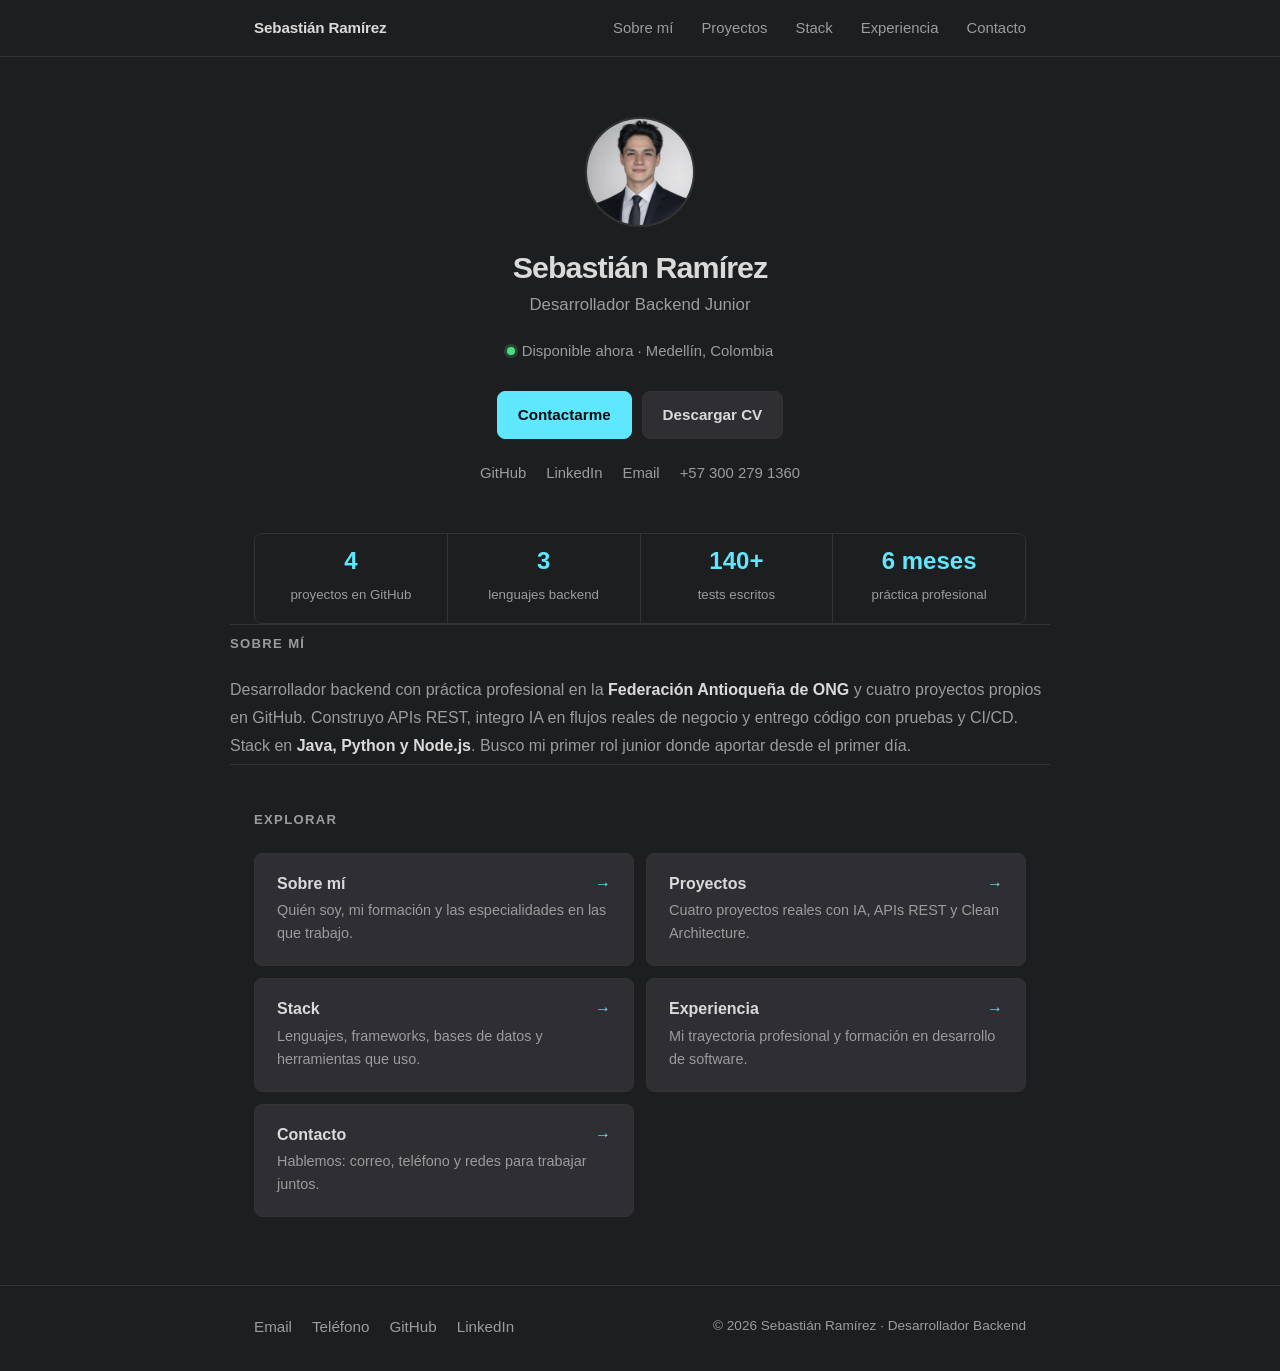
==== commit eaaabb5c: "feat: convertir portafolio de single-page a multipagina Cada seccion es ahora su propia pagina con U" ====
--- a/index.html
+++ b/index.html
@@ -73,12 +73,13 @@
     <!-- ── Header ────────────────────────────────── -->
     <header class="site-header">
       <div class="header-inner">
-        <a class="site-brand" href="#inicio">Sebastián Ramírez</a>
+        <a class="site-brand" href="index.html">Sebastián Ramírez</a>
         <nav class="site-nav" aria-label="Navegación principal">
-          <a href="#proyectos">Proyectos</a>
-          <a href="#stack">Stack</a>
-          <a href="#experiencia">Experiencia</a>
-          <a href="#contacto">Contacto</a>
+          <a href="sobre-mi.html">Sobre mí</a>
+          <a href="proyectos.html">Proyectos</a>
+          <a href="stack.html">Stack</a>
+          <a href="experiencia.html">Experiencia</a>
+          <a href="contacto.html">Contacto</a>
         </nav>
       </div>
     </header>
@@ -86,8 +87,8 @@
     <!-- ── Main ──────────────────────────────────── -->
     <main id="contenido">
 
-      <!-- Profile -->
-      <section class="profile" id="inicio" aria-label="Perfil">
+      <!-- Profile / hero -->
+      <section class="profile" aria-label="Perfil">
         <div class="avatar-wrap">
           <img
             class="avatar"
@@ -104,10 +105,10 @@
           Disponible ahora · Medellín, Colombia
         </p>
         <div class="profile-actions">
-          <a class="btn btn-primary" href="#contacto">Contactarme</a>
+          <a class="btn btn-primary" href="contacto.html">Contactarme</a>
           <a
             class="btn btn-secondary"
-            href="./assets/Sebastian%20Ramirez%20Acevedo%20CV%20Actualizada.pdf"
+            href="./assets/Sebastian-Ramirez-CV.pdf"
             target="_blank"
             rel="noopener noreferrer"
             download
@@ -131,260 +132,58 @@
         </ul>
       </div>
 
-      <!-- About -->
-      <section class="section" id="sobre-mi" aria-labelledby="lbl-sobre-mi">
-        <p class="section-label" id="lbl-sobre-mi" aria-hidden="true">Sobre mí</p>
+      <!-- Intro breve -->
+      <section class="section home-intro" aria-labelledby="lbl-intro">
+        <p class="section-label" id="lbl-intro">Sobre mí</p>
         <p class="bio">
           Desarrollador backend con práctica profesional en la
           <strong>Federación Antioqueña de ONG</strong> y cuatro proyectos propios en GitHub.
           Construyo APIs REST, integro IA en flujos reales de negocio y entrego código con
           pruebas y CI/CD. Stack en <strong>Java, Python y Node.js</strong>.
-          Estudiante de <strong>Ingeniería en Desarrollo de Software</strong> en el ITM,
-          tecnólogo del SENA. Busco mi primer rol junior donde aportar desde el primer día.
+          Busco mi primer rol junior donde aportar desde el primer día.
         </p>
-        <ul class="tags" aria-label="Especialidades">
-          <li>IA aplicada</li>
-          <li>APIs REST</li>
-          <li>Clean Architecture</li>
-          <li>CI/CD</li>
-          <li>Docker</li>
-          <li>Testing</li>
-          <li>Tiempo completo</li>
-        </ul>
       </section>
 
-      <!-- Projects -->
-      <section class="section" id="proyectos" aria-labelledby="lbl-proyectos">
-        <p class="section-label" id="lbl-proyectos" aria-hidden="true">Proyectos</p>
-        <div class="project-list">
-
-          <!-- WhatsApp IA — featured -->
-          <article class="project-card featured">
-            <div class="project-header">
-              <h3>Automatización de pedidos por WhatsApp con IA</h3>
-              <span class="project-date">Mayo 2025</span>
-            </div>
-            <p>
-              Backend que interpreta mensajes de WhatsApp con GPT-4o, registra pedidos
-              automáticamente y gestiona su ciclo de vida completo. Incluye panel admin
-              con JWT, webhooks validados con HMAC-SHA256 y deploy en Railway.
-            </p>
-            <ul class="tech-stack" aria-label="Stack">
-              <li>Python 3.11</li>
-              <li>FastAPI</li>
-              <li>PostgreSQL</li>
-              <li>OpenAI GPT-4o</li>
-              <li>Meta Cloud API</li>
-              <li>Docker</li>
-              <li>Railway</li>
-            </ul>
-            <div class="project-links">
-              <a href="https://github.com/SebastianRamirez1/proyecto_whatsapp_automatizacion" target="_blank" rel="noopener noreferrer">Ver código →</a>
-              <a href="https://github.com/SebastianRamirez1/proyecto_whatsapp_automatizacion#readme" target="_blank" rel="noopener noreferrer">README</a>
-            </div>
-          </article>
-
-
-          <!-- ITM Bienestar -->
-          <article class="project-card">
-            <div class="project-header">
-              <h3>Portal de Bienestar ITM — API + Frontend</h3>
-              <span class="project-date">Mayo 2025</span>
-            </div>
-            <p>
-              API centralizada para servicios de bienestar del ITM: cafetería, salud mental,
-              biblioteca y eventos. 7 módulos, 140+ tests con Vitest, caché con Redis,
-              autenticación dual (JWT + API Keys) y CI/CD completo.
-            </p>
-            <ul class="tech-stack" aria-label="Stack">
-              <li>Node.js 20</li>
-              <li>Fastify 5</li>
-              <li>TypeScript</li>
-              <li>PostgreSQL</li>
-              <li>Redis</li>
-              <li>React 18</li>
-              <li>Railway / Vercel</li>
-            </ul>
-            <div class="project-links">
-              <a href="https://proyecto-itm-bienestar-frontend.vercel.app/login" target="_blank" rel="noopener noreferrer">Ver demo →</a>
-              <a href="https://github.com/SebastianRamirez1/proyecto_itm_bienestar" target="_blank" rel="noopener noreferrer">Ver API</a>
-              <a href="https://github.com/SebastianRamirez1/proyecto_itm_bienestar_frontend" target="_blank" rel="noopener noreferrer">Ver Frontend</a>
-            </div>
-          </article>
-
-          <!-- Turnos médicos -->
-          <article class="project-card">
-            <div class="project-header">
-              <h3>API REST de Turnos Médicos — Clean Architecture</h3>
-              <span class="project-date">Marzo 2025</span>
-            </div>
-            <p>
-              Sistema de gestión de citas médicas con arquitectura limpia en 4 capas,
-              reglas de negocio validadas, documentación automática con Swagger y
-              pipeline CI/CD con GitHub Actions y deploy en Vercel.
-            </p>
-            <ul class="tech-stack" aria-label="Stack">
-              <li>Java 17</li>
-              <li>Spring Boot 3.3</li>
-              <li>PostgreSQL 16</li>
-              <li>OpenAPI / Swagger</li>
-              <li>Docker</li>
-              <li>GitHub Actions</li>
-              <li>Vercel</li>
-            </ul>
-            <div class="project-links">
-              <a href="https://proyecto-turnos-medicos.vercel.app/" target="_blank" rel="noopener noreferrer">Ver demo →</a>
-              <a href="https://github.com/SebastianRamirez1/proyecto_turnos_medicos" target="_blank" rel="noopener noreferrer">Ver código</a>
-              <a href="https://github.com/SebastianRamirez1/proyecto_turnos_medicos#readme" target="_blank" rel="noopener noreferrer">README</a>
-            </div>
-          </article>
-
-          <!-- Distribuidora -->
-          <article class="project-card">
-            <div class="project-header">
-              <h3>Sistema de Gestión para Distribuidora</h3>
-              <span class="project-date">Enero 2025</span>
-            </div>
-            <p>
-              Backend con lógica de negocio real: ventas, inventario en tiempo real,
-              precios dinámicos, cuentas corrientes y reportes de caja.
-              BigDecimal para precisión monetaria y pruebas unitarias con JUnit 5 y Mockito.
-            </p>
-            <ul class="tech-stack" aria-label="Stack">
-              <li>Java 17</li>
-              <li>Spring Boot 3.2</li>
-              <li>PostgreSQL 15</li>
-              <li>JUnit 5</li>
-              <li>Mockito</li>
-              <li>Docker</li>
-              <li>Maven</li>
-            </ul>
-            <div class="project-links">
-              <a href="https://github.com/SebastianRamirez1/proyecto_distribuidora" target="_blank" rel="noopener noreferrer">Ver código →</a>
-              <a href="https://github.com/SebastianRamirez1/proyecto_distribuidora#readme" target="_blank" rel="noopener noreferrer">README</a>
-            </div>
-          </article>
-
-
-        </div>
-      </section>
-
-      <!-- Stack -->
-      <section class="section" id="stack" aria-labelledby="lbl-stack">
-        <p class="section-label" id="lbl-stack" aria-hidden="true">Stack</p>
-        <div class="stack-grid">
-          <div class="stack-item">
-            <h3>Backend</h3>
-            <ul class="stack-tags">
-              <li>Java 17</li>
-              <li>Spring Boot 3</li>
-              <li>Python 3.11</li>
-              <li>FastAPI</li>
-              <li>Node.js 20</li>
-              <li>Fastify 5</li>
-              <li>TypeScript</li>
-            </ul>
-          </div>
-          <div class="stack-item">
-            <h3>Bases de datos</h3>
-            <ul class="stack-tags">
-              <li>PostgreSQL</li>
-              <li>MySQL</li>
-              <li>Redis</li>
-              <li>Prisma ORM</li>
-              <li>Alembic</li>
-              <li>JDBC</li>
-            </ul>
-          </div>
-          <div class="stack-item">
-            <h3>Testing y DevOps</h3>
-            <ul class="stack-tags">
-              <li>JUnit 5</li>
-              <li>Mockito</li>
-              <li>pytest</li>
-              <li>Vitest</li>
-              <li>Docker</li>
-              <li>GitHub Actions</li>
-              <li>Railway</li>
-              <li>Render</li>
-            </ul>
-          </div>
-          <div class="stack-item">
-            <h3>Integraciones</h3>
-            <ul class="stack-tags">
-              <li>OpenAI API</li>
-              <li>Meta Cloud API</li>
-              <li>JWT</li>
-              <li>HMAC-SHA256</li>
-              <li>Swagger / OpenAPI</li>
-              <li>Zod</li>
-              <li>Git</li>
-            </ul>
-          </div>
-        </div>
-      </section>
-
-      <!-- Experience -->
-      <section class="section" id="experiencia" aria-labelledby="lbl-exp">
-        <p class="section-label" id="lbl-exp" aria-hidden="true">Experiencia y formación</p>
-        <div class="timeline">
-
-          <div class="timeline-entry">
-            <span class="t-date">Dic 2024 – Jun 2025</span>
-            <div class="t-body">
-              <h3>Desarrollador en Práctica</h3>
-              <p class="t-org">Federación Antioqueña de ONG · Medellín</p>
-              <p>
-                Desarrollo y mantenimiento de aplicaciones internas en un entorno colaborativo.
-                Backend, frontend, documentación técnica y pruebas de software. Trabajo con
-                Git, revisiones de código y comunicación directa con el equipo de desarrollo.
-              </p>
-            </div>
-          </div>
-
-          <div class="timeline-entry">
-            <span class="t-date">En curso</span>
-            <div class="t-body">
-              <h3>Ingeniería en Desarrollo de Software</h3>
-              <p class="t-org">ITM · Instituto Tecnológico Metropolitano</p>
-              <p>
-                Formación en ingeniería de software con énfasis en análisis, diseño de
-                sistemas y desarrollo backend.
-              </p>
-            </div>
-          </div>
-
-          <div class="timeline-entry">
-            <span class="t-date">2023 – Jun 2025</span>
-            <div class="t-body">
-              <h3>Tecnólogo en Análisis y Desarrollo de Software</h3>
-              <p class="t-org">SENA / ITM</p>
-              <p>
-                Formación técnica complementada con Spring Boot, JPA, PostgreSQL, Docker
-                y pruebas unitarias mediante cursos especializados y proyectos propios.
-              </p>
-            </div>
-          </div>
-
+      <!-- Accesos a las secciones -->
+      <section class="section" aria-labelledby="lbl-explorar">
+        <p class="section-label" id="lbl-explorar">Explorar</p>
+        <div class="explore-grid">
+          <a class="explore-card" href="sobre-mi.html">
+            <h3>Sobre mí <span class="arrow" aria-hidden="true">→</span></h3>
+            <p>Quién soy, mi formación y las especialidades en las que trabajo.</p>
+          </a>
+          <a class="explore-card" href="proyectos.html">
+            <h3>Proyectos <span class="arrow" aria-hidden="true">→</span></h3>
+            <p>Cuatro proyectos reales con IA, APIs REST y Clean Architecture.</p>
+          </a>
+          <a class="explore-card" href="stack.html">
+            <h3>Stack <span class="arrow" aria-hidden="true">→</span></h3>
+            <p>Lenguajes, frameworks, bases de datos y herramientas que uso.</p>
+          </a>
+          <a class="explore-card" href="experiencia.html">
+            <h3>Experiencia <span class="arrow" aria-hidden="true">→</span></h3>
+            <p>Mi trayectoria profesional y formación en desarrollo de software.</p>
+          </a>
+          <a class="explore-card" href="contacto.html">
+            <h3>Contacto <span class="arrow" aria-hidden="true">→</span></h3>
+            <p>Hablemos: correo, teléfono y redes para trabajar juntos.</p>
+          </a>
         </div>
       </section>
 
     </main>
 
     <!-- ── Footer ─────────────────────────────── -->
-    <footer class="site-footer" id="contacto" aria-label="Contacto">
-      <h2>Hablemos</h2>
-      <p class="footer-sub">
-        Disponible para roles junior en backend — presencial o remoto desde Medellín.
-      </p>
-      <nav class="footer-links" aria-label="Links de contacto">
-        <a href="mailto:sebastianacevedo123.sra@gmail.com">sebastianacevedo123.sra@gmail.com</a>
-        <a href="tel:+573002791360">+57 300 279 1360</a>
-        <a href="https://github.com/SebastianRamirez1" target="_blank" rel="noopener noreferrer">GitHub</a>
-        <a href="https://www.linkedin.com/in/sebastian-ramirez-acevedo-2580ab2a5/" target="_blank" rel="noopener noreferrer">LinkedIn</a>
-        <a href="./assets/Sebastian%20Ramirez%20Acevedo%20CV%20Actualizada.pdf" target="_blank" rel="noopener noreferrer">Hoja de vida PDF</a>
-      </nav>
-      <p class="footer-copy">© <span id="year"></span> Sebastián Ramírez · Desarrollador Backend.</p>
+    <footer class="site-footer">
+      <div class="shell footer-inner">
+        <nav class="footer-links" aria-label="Enlaces de contacto">
+          <a href="mailto:sebastianacevedo123.sra@gmail.com">Email</a>
+          <a href="tel:+573002791360">Teléfono</a>
+          <a href="https://github.com/SebastianRamirez1" target="_blank" rel="noopener noreferrer">GitHub</a>
+          <a href="https://www.linkedin.com/in/sebastian-ramirez-acevedo-2580ab2a5/" target="_blank" rel="noopener noreferrer">LinkedIn</a>
+        </nav>
+        <p class="footer-copy">© <span id="year"></span> Sebastián Ramírez · Desarrollador Backend</p>
+      </div>
     </footer>
 
     <script src="./script.js"></script>
--- a/styles.css
+++ b/styles.css
@@ -132,14 +132,34 @@
 }
 
 .site-nav a {
+  display: inline-flex;
+  align-items: center;
+  min-height: 44px;
   color: var(--muted);
   font-size: 0.93rem;
   transition: color 120ms;
 }
 
 .site-nav a:hover,
-.site-nav a.is-active {
-  color: var(--text);
+.site-nav a.is-active,
+.site-nav a[aria-current="page"] {
+  color: var(--text);
+}
+
+/* Subrayado sutil para la página actual */
+.site-nav a[aria-current="page"] {
+  position: relative;
+}
+
+.site-nav a[aria-current="page"]::after {
+  content: "";
+  position: absolute;
+  left: 0;
+  right: 0;
+  bottom: 6px;
+  height: 2px;
+  background: var(--accent);
+  border-radius: 2px;
 }
 
 /* ── Profile section ─────────────────────── */
@@ -229,7 +249,9 @@
 .btn {
   display: inline-flex;
   align-items: center;
+  justify-content: center;
   gap: 6px;
+  min-height: 44px;
   padding: 10px 20px;
   border-radius: var(--radius);
   font-size: 0.95rem;
@@ -504,32 +526,26 @@
   line-height: 1.7;
 }
 
-/* ── Footer ──────────────────────────────── */
+/* ── Footer (slim, compartido en todas las páginas) ── */
 .site-footer {
   border-top: 1px solid var(--border);
-  padding: 44px 24px 40px;
-  width: min(var(--max-w), 100%);
-  margin: 0 auto;
-}
-
-.site-footer h2 {
-  font-size: 1.4rem;
-  font-weight: 700;
-  margin-bottom: 8px;
-  letter-spacing: -0.02em;
-}
-
-.footer-sub {
-  color: var(--muted);
-  font-size: 0.97rem;
-  margin-bottom: 24px;
+  margin-top: 24px;
+}
+
+.footer-inner {
+  display: flex;
+  align-items: center;
+  justify-content: space-between;
+  flex-wrap: wrap;
+  gap: 14px 20px;
+  padding-top: 28px;
+  padding-bottom: 32px;
 }
 
 .footer-links {
   display: flex;
   flex-wrap: wrap;
   gap: 6px 20px;
-  margin-bottom: 28px;
 }
 
 .footer-links a {
@@ -545,8 +561,148 @@
 .footer-copy {
   font-size: 0.85rem;
   color: var(--muted);
-  padding-top: 20px;
-  border-top: 1px solid var(--border);
+}
+
+/* ── Plantilla de página (sub-páginas) ───── */
+.page {
+  padding: 48px 0 8px;
+}
+
+.page-eyebrow {
+  font-size: 0.82rem;
+  font-weight: 700;
+  text-transform: uppercase;
+  letter-spacing: 0.1em;
+  color: var(--accent);
+  margin-bottom: 12px;
+}
+
+.page-title {
+  font-size: 2rem;
+  font-weight: 700;
+  letter-spacing: -0.03em;
+  margin-bottom: 12px;
+}
+
+.page-lead {
+  color: var(--muted);
+  font-size: 1.05rem;
+  line-height: 1.7;
+  max-width: 62ch;
+  margin-bottom: 36px;
+}
+
+.page-back {
+  display: inline-flex;
+  align-items: center;
+  gap: 6px;
+  min-height: 44px;
+  color: var(--muted);
+  font-size: 0.9rem;
+  margin-top: 40px;
+  transition: color 120ms;
+}
+
+.page-back:hover {
+  color: var(--accent);
+}
+
+/* ── Home: presentación breve + accesos ──── */
+.home-intro {
+  padding: 8px 0 4px;
+}
+
+.home-intro .bio {
+  margin-bottom: 0;
+}
+
+.explore-grid {
+  display: grid;
+  grid-template-columns: 1fr 1fr;
+  gap: 12px;
+  margin-top: 4px;
+}
+
+.explore-card {
+  display: flex;
+  flex-direction: column;
+  gap: 6px;
+  background: var(--surface);
+  border: 1px solid var(--border);
+  border-radius: var(--radius);
+  padding: 20px 22px;
+  transition: border-color 150ms, transform 150ms;
+}
+
+.explore-card:hover {
+  border-color: rgba(94, 231, 255, 0.35);
+  transform: translateY(-2px);
+}
+
+.explore-card h3 {
+  font-size: 1rem;
+  font-weight: 700;
+  color: var(--text);
+  display: flex;
+  align-items: center;
+  justify-content: space-between;
+  gap: 10px;
+}
+
+.explore-card h3 .arrow {
+  color: var(--accent);
+  transition: transform 150ms;
+}
+
+.explore-card:hover h3 .arrow {
+  transform: translateX(3px);
+}
+
+.explore-card p {
+  color: var(--muted);
+  font-size: 0.9rem;
+  line-height: 1.6;
+}
+
+/* ── Página de contacto ──────────────────── */
+.contact-methods {
+  display: grid;
+  grid-template-columns: 1fr 1fr;
+  gap: 12px;
+  margin-bottom: 32px;
+}
+
+.contact-card {
+  display: flex;
+  flex-direction: column;
+  gap: 4px;
+  background: var(--surface);
+  border: 1px solid var(--border);
+  border-radius: var(--radius);
+  padding: 18px 20px;
+  transition: border-color 150ms;
+}
+
+.contact-card:hover {
+  border-color: rgba(94, 231, 255, 0.35);
+}
+
+.contact-card .label {
+  font-size: 0.78rem;
+  text-transform: uppercase;
+  letter-spacing: 0.08em;
+  color: var(--muted);
+}
+
+.contact-card .value {
+  font-size: 0.98rem;
+  color: var(--text);
+  font-weight: 600;
+  word-break: break-word;
+}
+
+.contact-card:hover .value {
+  color: var(--accent);
 }
 
 /* ── Animations ──────────────────────────── */
@@ -585,6 +741,15 @@
     font-size: 0.85rem;
   }
 
+  /* Áreas táctiles ≥44px en mobile (§6.1.7) */
+  .social-links a,
+  .footer-links a,
+  .project-links a {
+    display: inline-flex;
+    align-items: center;
+    min-height: 44px;
+  }
+
   .profile {
     padding: 40px 20px 36px;
   }
@@ -610,6 +775,19 @@
   .stack-grid {
     grid-template-columns: 1fr;
     gap: 20px;
+  }
+
+  .explore-grid,
+  .contact-methods {
+    grid-template-columns: 1fr;
+  }
+
+  .page-title {
+    font-size: 1.7rem;
+  }
+
+  .footer-inner {
+    justify-content: flex-start;
   }
 
   .timeline-entry {
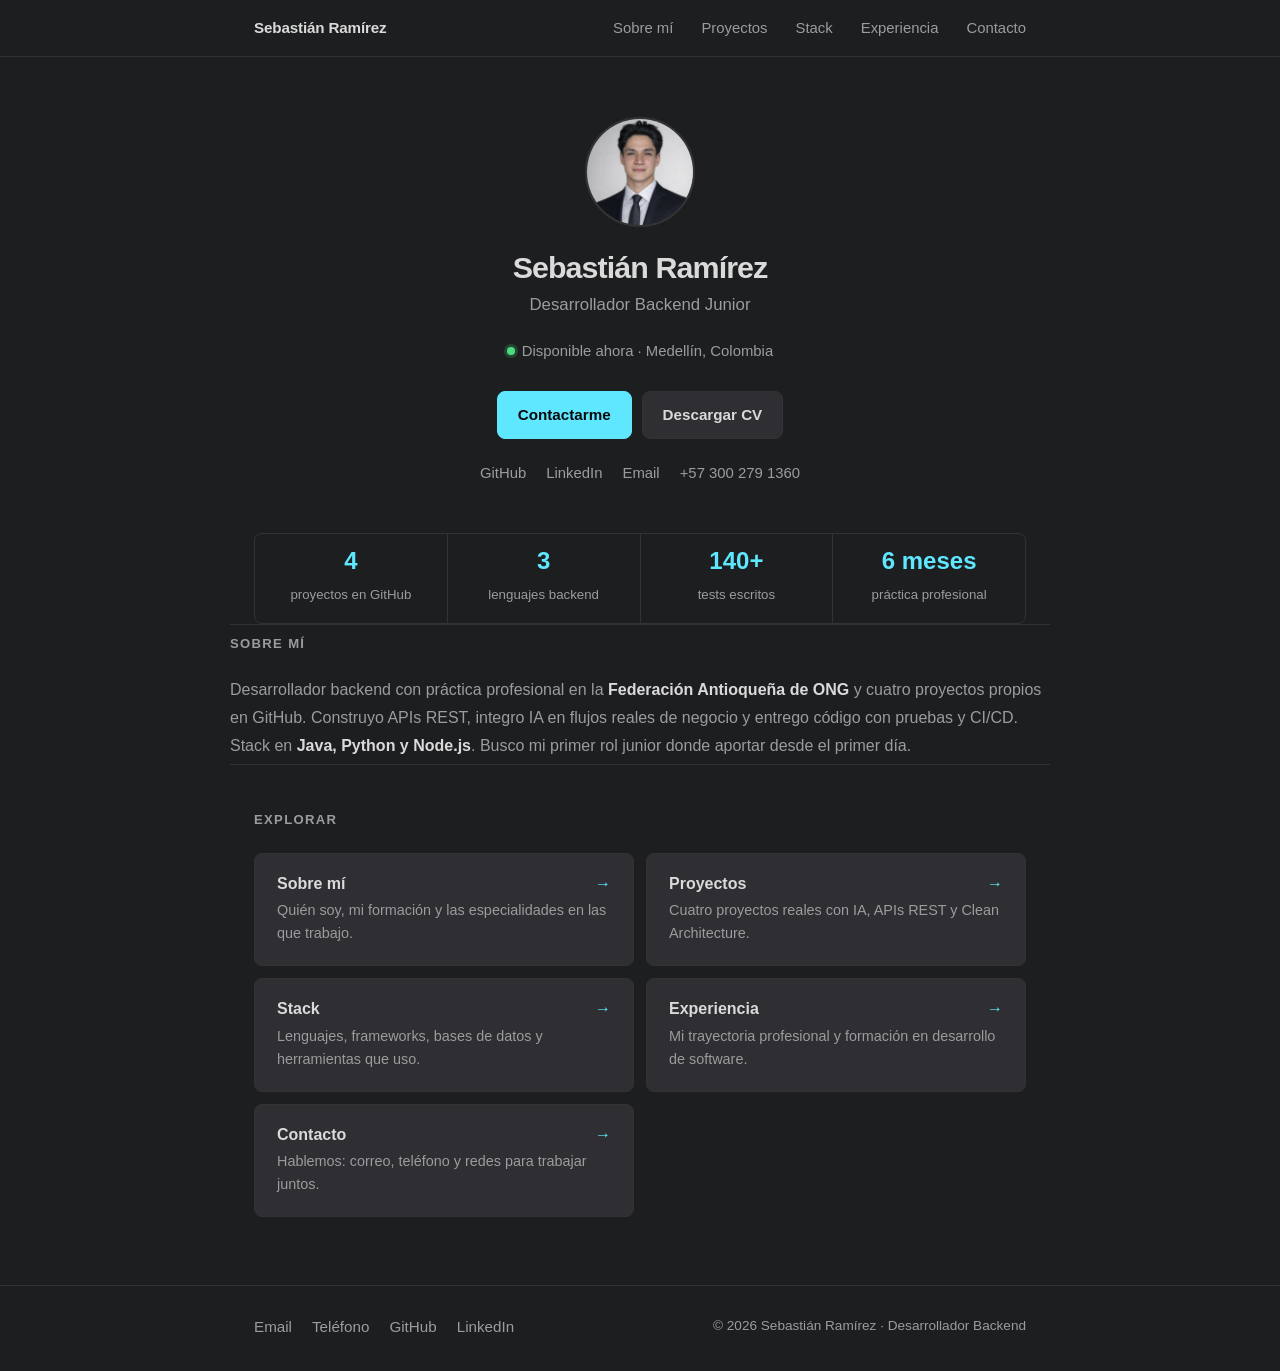
==== commit 4b123e2c: "feat(seo): aplicar mejoras del informe de investigacion Corrige los bugs tecnicos detectados y sube " ====
--- a/index.html
+++ b/index.html
@@ -12,25 +12,28 @@
     <meta name="author" content="Sebastián Ramírez" />
     <meta name="theme-color" content="#1d1e20" />
     <meta name="robots" content="index, follow" />
-    <link rel="canonical" href="https://sebastianramirezportfolio.netlify.app/" />
+    <link rel="canonical" href="https://portafolio-profesional-cyan.vercel.app/" />
 
     <!-- Open Graph -->
     <meta property="og:type" content="website" />
     <meta property="og:locale" content="es_CO" />
     <meta property="og:title" content="Sebastián Ramírez | Desarrollador Backend" />
     <meta property="og:description" content="Desarrollador backend con proyectos en Java, Python y Node.js. IA aplicada, APIs REST, Clean Architecture, CI/CD y Docker." />
-    <meta property="og:url" content="https://sebastianramirezportfolio.netlify.app/" />
-    <meta property="og:image" content="https://sebastianramirezportfolio.netlify.app/assets/og-cover.svg" />
+    <meta property="og:url" content="https://portafolio-profesional-cyan.vercel.app/" />
+    <meta property="og:image" content="https://portafolio-profesional-cyan.vercel.app/assets/og-cover.png" />
+    <meta property="og:image:width" content="1200" />
+    <meta property="og:image:height" content="630" />
+    <meta property="og:image:type" content="image/png" />
 
     <!-- Twitter Card -->
     <meta name="twitter:card" content="summary_large_image" />
     <meta name="twitter:title" content="Sebastián Ramírez | Desarrollador Backend" />
     <meta name="twitter:description" content="Desarrollador backend con proyectos en Java, Python y Node.js. Disponible para roles junior." />
-    <meta name="twitter:image" content="https://sebastianramirezportfolio.netlify.app/assets/og-cover.svg" />
+    <meta name="twitter:image" content="https://portafolio-profesional-cyan.vercel.app/assets/og-cover.png" />
 
     <!-- Icons & Manifest -->
     <link rel="icon" type="image/svg+xml" href="./assets/favicon.svg" />
-    <link rel="apple-touch-icon" href="./assets/favicon.svg" />
+    <link rel="apple-touch-icon" href="./assets/apple-touch-icon.png" />
     <link rel="manifest" href="./site.webmanifest" />
 
     <!-- Styles -->
@@ -45,7 +48,7 @@
         "jobTitle": "Desarrollador Backend",
         "email": "mailto:sebastianacevedo123.sra@gmail.com",
         "telephone": "+57 3002791360",
-        "url": "https://sebastianramirezportfolio.netlify.app/",
+        "url": "https://portafolio-profesional-cyan.vercel.app/",
         "sameAs": [
           "https://github.com/SebastianRamirez1",
           "https://www.linkedin.com/in/sebastian-ramirez-acevedo-2580ab2a5/"
@@ -66,6 +69,48 @@
         ]
       }
     </script>
+
+    <!-- FAQ estructurada (buscadores + LLMs) -->
+    <script type="application/ld+json">
+      {
+        "@context": "https://schema.org",
+        "@type": "FAQPage",
+        "mainEntity": [
+          {
+            "@type": "Question",
+            "name": "¿Estás disponible para trabajo remoto?",
+            "acceptedAnswer": {
+              "@type": "Answer",
+              "text": "Sí. Estoy disponible para roles junior de backend, presencial en Medellín (Colombia) o en remoto, a tiempo completo."
+            }
+          },
+          {
+            "@type": "Question",
+            "name": "¿Cuál es tu stack principal?",
+            "acceptedAnswer": {
+              "@type": "Answer",
+              "text": "Backend en Java (Spring Boot), Python (FastAPI) y Node.js (Fastify + TypeScript), con PostgreSQL, Redis, Docker y CI/CD con GitHub Actions."
+            }
+          },
+          {
+            "@type": "Question",
+            "name": "¿Tienes experiencia profesional?",
+            "acceptedAnswer": {
+              "@type": "Answer",
+              "text": "Sí: seis meses de práctica profesional como desarrollador en la Federación Antioqueña de ONG, además de cuatro proyectos propios publicados en GitHub."
+            }
+          },
+          {
+            "@type": "Question",
+            "name": "¿Cómo puedo contactarte?",
+            "acceptedAnswer": {
+              "@type": "Answer",
+              "text": "Por correo a sebastianacevedo123.sra@gmail.com, por teléfono al +57 300 279 1360, o a través de GitHub y LinkedIn desde la página de contacto."
+            }
+          }
+        ]
+      }
+    </script>
   </head>
   <body>
     <a class="skip-link" href="#contenido">Saltar al contenido</a>
@@ -92,7 +137,7 @@
         <div class="avatar-wrap">
           <img
             class="avatar"
-            src="./assets/sebastian-profile.png"
+            src="./assets/sebastian-profile.jpg"
             alt="Foto de Sebastián Ramírez"
             width="110"
             height="110"
--- a/styles.css
+++ b/styles.css
@@ -450,6 +450,62 @@
   opacity: 0.75;
 }
 
+/* Case study desplegable por proyecto */
+.case-study {
+  margin: 0 0 14px;
+  border-top: 1px solid var(--border);
+  padding-top: 12px;
+}
+
+.case-study summary {
+  cursor: pointer;
+  font-size: 0.86rem;
+  font-weight: 600;
+  color: var(--accent);
+  list-style: none;
+  display: inline-flex;
+  align-items: center;
+  gap: 7px;
+  min-height: 40px;
+}
+
+.case-study summary::-webkit-details-marker {
+  display: none;
+}
+
+.case-study summary::before {
+  content: "▸";
+  transition: transform 150ms;
+}
+
+.case-study[open] summary::before {
+  transform: rotate(90deg);
+}
+
+.case-body {
+  padding-top: 10px;
+  display: flex;
+  flex-direction: column;
+  gap: 10px;
+}
+
+.case-body p {
+  margin: 0;
+  font-size: 0.9rem;
+  color: var(--muted);
+  line-height: 1.65;
+}
+
+.cs-label {
+  display: block;
+  font-size: 0.72rem;
+  text-transform: uppercase;
+  letter-spacing: 0.08em;
+  color: var(--text);
+  font-weight: 700;
+  margin-bottom: 3px;
+}
+
 /* ── Stack ───────────────────────────────── */
 .stack-grid {
   display: grid;
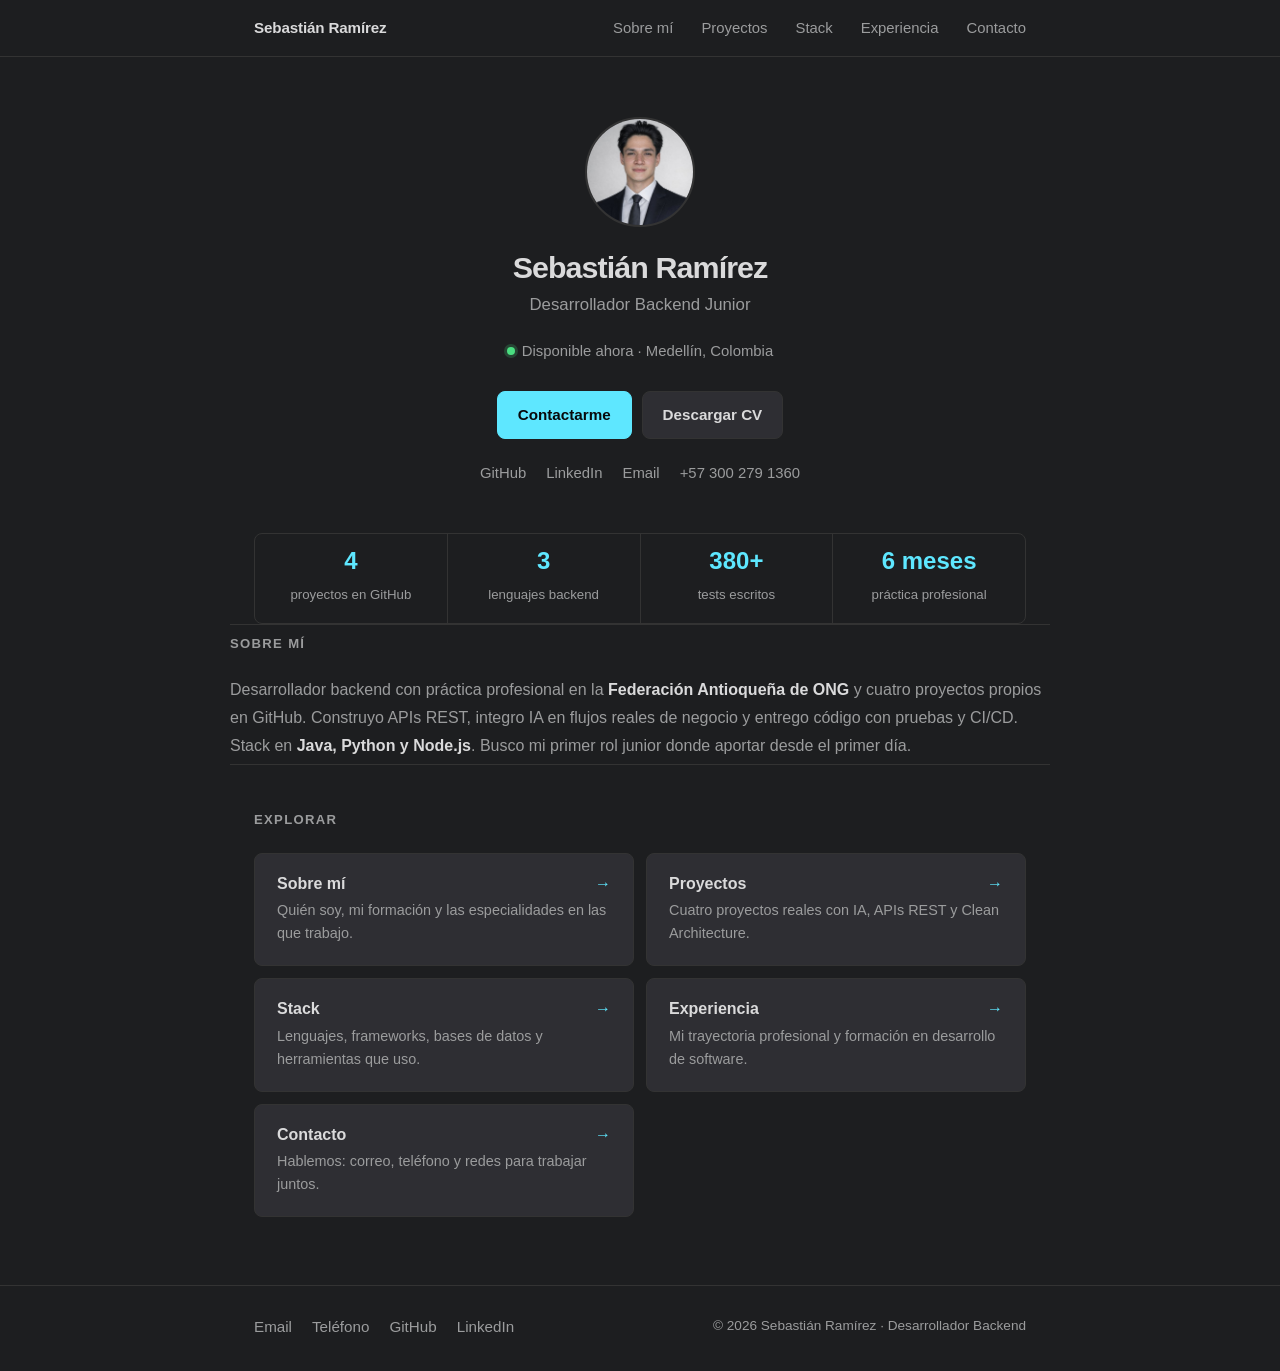
==== commit 935564e5: "feat(proyectos): anadir metricas reales por proyecto (informe 4.4) Metricas verificables extraidas d" ====
--- a/index.html
+++ b/index.html
@@ -172,7 +172,7 @@
         <ul class="stats-strip" aria-label="Métricas clave">
           <li class="stat"><strong>4</strong><span>proyectos en GitHub</span></li>
           <li class="stat"><strong>3</strong><span>lenguajes backend</span></li>
-          <li class="stat"><strong>140+</strong><span>tests escritos</span></li>
+          <li class="stat"><strong>380+</strong><span>tests escritos</span></li>
           <li class="stat"><strong>6 meses</strong><span>práctica profesional</span></li>
         </ul>
       </div>
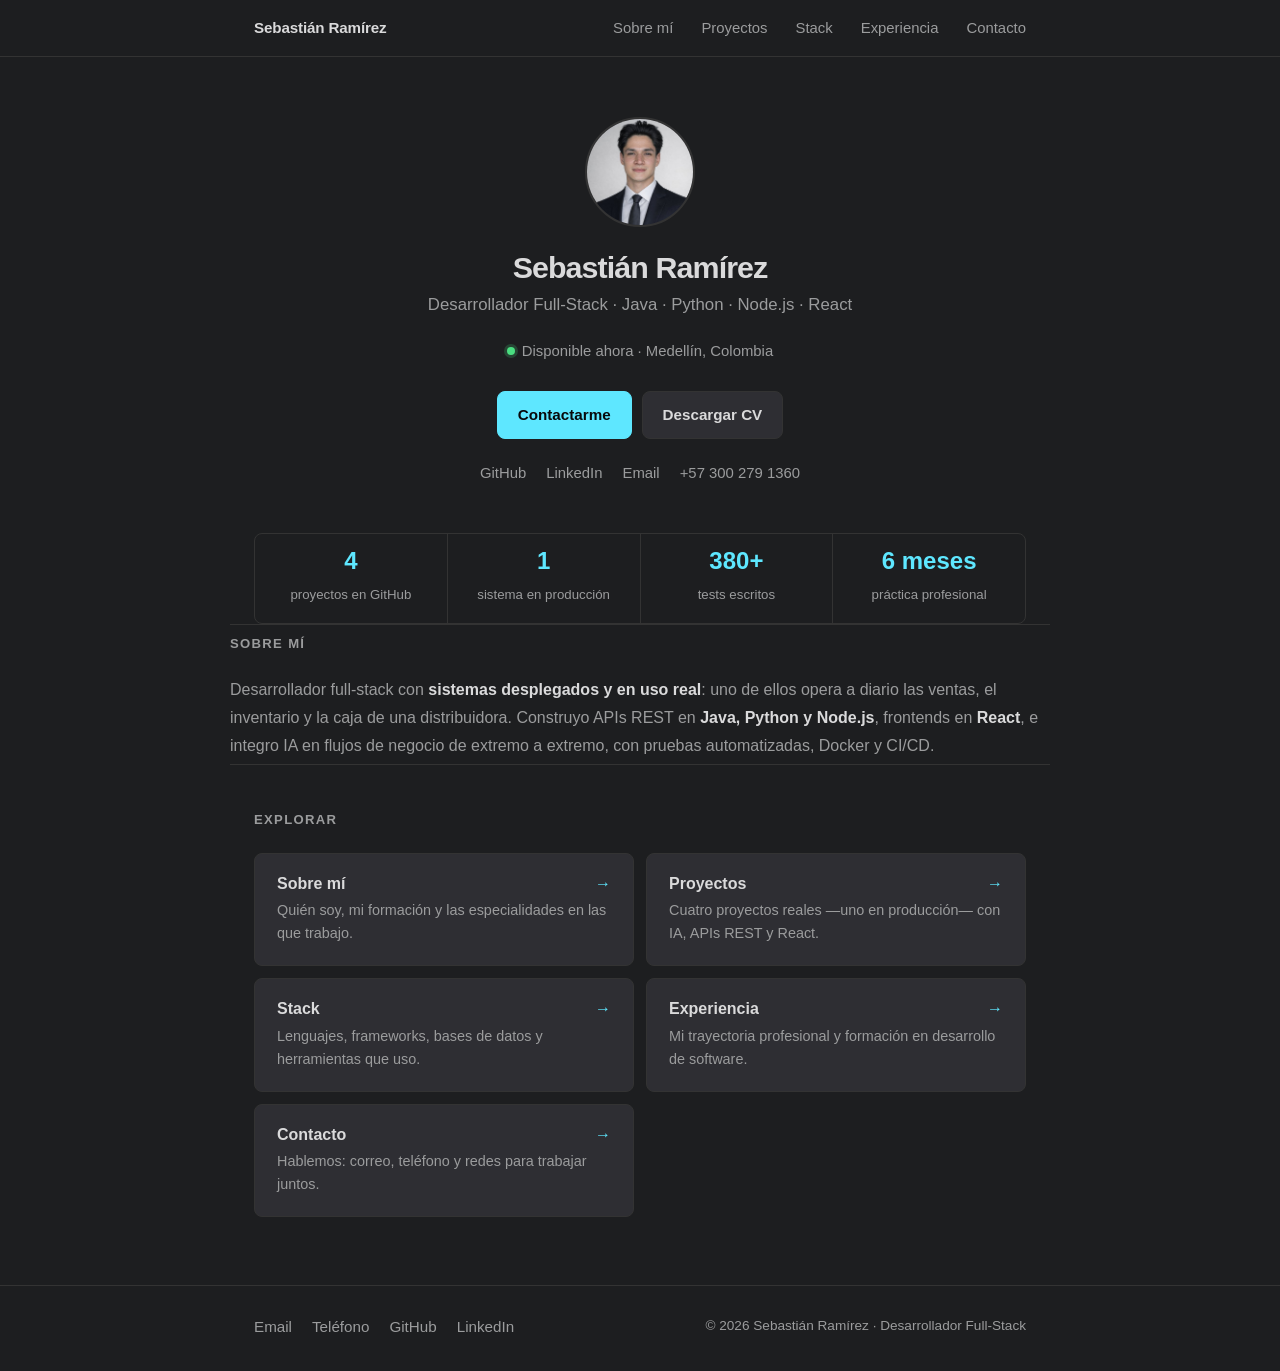
==== commit 0c887763: "feat: reposicionar portafolio a Full-Stack segun nuevo CV Alinea todo el sitio con la nueva version " ====
--- a/index.html
+++ b/index.html
@@ -3,12 +3,12 @@
   <head>
     <meta charset="UTF-8" />
     <meta name="viewport" content="width=device-width, initial-scale=1.0" />
-    <title>Sebastián Ramírez | Desarrollador Backend</title>
+    <title>Sebastián Ramírez | Desarrollador Full-Stack</title>
     <meta
       name="description"
-      content="Portafolio de Sebastián Ramírez, desarrollador backend con proyectos en Java, Python y Node.js: IA con FastAPI, APIs REST, Clean Architecture, Docker y CI/CD. Disponible para roles junior en Medellín."
+      content="Portafolio de Sebastián Ramírez, desarrollador full-stack con sistemas en producción. APIs REST en Java, Python y Node.js, frontends en React, IA aplicada con GPT-4o, Docker y CI/CD. Medellín, Colombia."
     />
-    <meta name="keywords" content="Sebastián Ramírez, desarrollador backend, Spring Boot, FastAPI, Node.js, PostgreSQL, Docker, APIs REST, Medellín" />
+    <meta name="keywords" content="Sebastián Ramírez, desarrollador full-stack, Java, Spring Boot, Python, FastAPI, Node.js, React, TypeScript, PostgreSQL, Docker, APIs REST, IA aplicada, Medellín" />
     <meta name="author" content="Sebastián Ramírez" />
     <meta name="theme-color" content="#1d1e20" />
     <meta name="robots" content="index, follow" />
@@ -17,8 +17,8 @@
     <!-- Open Graph -->
     <meta property="og:type" content="website" />
     <meta property="og:locale" content="es_CO" />
-    <meta property="og:title" content="Sebastián Ramírez | Desarrollador Backend" />
-    <meta property="og:description" content="Desarrollador backend con proyectos en Java, Python y Node.js. IA aplicada, APIs REST, Clean Architecture, CI/CD y Docker." />
+    <meta property="og:title" content="Sebastián Ramírez | Desarrollador Full-Stack" />
+    <meta property="og:description" content="Desarrollador full-stack con sistemas en producción. APIs REST en Java, Python y Node.js, frontends en React, IA aplicada, CI/CD y Docker." />
     <meta property="og:url" content="https://portafolio-profesional-cyan.vercel.app/" />
     <meta property="og:image" content="https://portafolio-profesional-cyan.vercel.app/assets/og-cover.png" />
     <meta property="og:image:width" content="1200" />
@@ -27,8 +27,8 @@
 
     <!-- Twitter Card -->
     <meta name="twitter:card" content="summary_large_image" />
-    <meta name="twitter:title" content="Sebastián Ramírez | Desarrollador Backend" />
-    <meta name="twitter:description" content="Desarrollador backend con proyectos en Java, Python y Node.js. Disponible para roles junior." />
+    <meta name="twitter:title" content="Sebastián Ramírez | Desarrollador Full-Stack" />
+    <meta name="twitter:description" content="Desarrollador full-stack con sistemas en producción. Java, Python, Node.js, React e IA aplicada." />
     <meta name="twitter:image" content="https://portafolio-profesional-cyan.vercel.app/assets/og-cover.png" />
 
     <!-- Icons & Manifest -->
@@ -45,7 +45,7 @@
         "@context": "https://schema.org",
         "@type": "Person",
         "name": "Sebastián Ramírez",
-        "jobTitle": "Desarrollador Backend",
+        "jobTitle": "Desarrollador Full-Stack",
         "email": "mailto:sebastianacevedo123.sra@gmail.com",
         "telephone": "+57 3002791360",
         "url": "https://portafolio-profesional-cyan.vercel.app/",
@@ -63,9 +63,10 @@
           { "@type": "EducationalOrganization", "name": "SENA" }
         ],
         "knowsAbout": [
-          "Java", "Spring Boot", "Python", "FastAPI", "Node.js", "TypeScript",
-          "Fastify", "PostgreSQL", "Redis", "Docker", "GitHub Actions", "CI/CD",
-          "REST APIs", "Clean Architecture", "JUnit", "pytest", "Vitest", "Git", "Maven"
+          "Java", "Spring Boot", "Python", "FastAPI", "Node.js", "Fastify", "TypeScript",
+          "React", "HTML", "CSS", "SQL", "PostgreSQL", "Redis", "Prisma", "Docker",
+          "GitHub Actions", "CI/CD", "REST APIs", "Clean Architecture", "DDD",
+          "OpenAI GPT-4o", "JUnit", "pytest", "Vitest", "Git", "Maven"
         ]
       }
     </script>
@@ -81,7 +82,7 @@
             "name": "¿Estás disponible para trabajo remoto?",
             "acceptedAnswer": {
               "@type": "Answer",
-              "text": "Sí. Estoy disponible para roles junior de backend, presencial en Medellín (Colombia) o en remoto, a tiempo completo."
+              "text": "Sí. Estoy disponible para roles full-stack, presencial en Medellín (Colombia) o en remoto, a tiempo completo."
             }
           },
           {
@@ -89,7 +90,7 @@
             "name": "¿Cuál es tu stack principal?",
             "acceptedAnswer": {
               "@type": "Answer",
-              "text": "Backend en Java (Spring Boot), Python (FastAPI) y Node.js (Fastify + TypeScript), con PostgreSQL, Redis, Docker y CI/CD con GitHub Actions."
+              "text": "Backend en Java (Spring Boot), Python (FastAPI) y Node.js (Fastify + TypeScript), frontends en React, con PostgreSQL, Redis, Docker y CI/CD con GitHub Actions."
             }
           },
           {
@@ -97,7 +98,7 @@
             "name": "¿Tienes experiencia profesional?",
             "acceptedAnswer": {
               "@type": "Answer",
-              "text": "Sí: seis meses de práctica profesional como desarrollador en la Federación Antioqueña de ONG, además de cuatro proyectos propios publicados en GitHub."
+              "text": "Sí: seis meses de práctica profesional como desarrollador en la Federación Antioqueña de ONG, además de cuatro proyectos propios (uno de ellos operando en producción en una empresa real)."
             }
           },
           {
@@ -144,7 +145,7 @@
           />
         </div>
         <h1>Sebastián Ramírez</h1>
-        <p class="profile-role">Desarrollador Backend Junior</p>
+        <p class="profile-role">Desarrollador Full-Stack · Java · Python · Node.js · React</p>
         <p class="profile-status">
           <span class="status-dot" aria-hidden="true"></span>
           Disponible ahora · Medellín, Colombia
@@ -171,7 +172,7 @@
       <div class="shell">
         <ul class="stats-strip" aria-label="Métricas clave">
           <li class="stat"><strong>4</strong><span>proyectos en GitHub</span></li>
-          <li class="stat"><strong>3</strong><span>lenguajes backend</span></li>
+          <li class="stat"><strong>1</strong><span>sistema en producción</span></li>
           <li class="stat"><strong>380+</strong><span>tests escritos</span></li>
           <li class="stat"><strong>6 meses</strong><span>práctica profesional</span></li>
         </ul>
@@ -181,11 +182,10 @@
       <section class="section home-intro" aria-labelledby="lbl-intro">
         <p class="section-label" id="lbl-intro">Sobre mí</p>
         <p class="bio">
-          Desarrollador backend con práctica profesional en la
-          <strong>Federación Antioqueña de ONG</strong> y cuatro proyectos propios en GitHub.
-          Construyo APIs REST, integro IA en flujos reales de negocio y entrego código con
-          pruebas y CI/CD. Stack en <strong>Java, Python y Node.js</strong>.
-          Busco mi primer rol junior donde aportar desde el primer día.
+          Desarrollador full-stack con <strong>sistemas desplegados y en uso real</strong>: uno de ellos
+          opera a diario las ventas, el inventario y la caja de una distribuidora. Construyo APIs REST en
+          <strong>Java, Python y Node.js</strong>, frontends en <strong>React</strong>, e integro IA en flujos
+          de negocio de extremo a extremo, con pruebas automatizadas, Docker y CI/CD.
         </p>
       </section>
 
@@ -199,7 +199,7 @@
           </a>
           <a class="explore-card" href="proyectos.html">
             <h3>Proyectos <span class="arrow" aria-hidden="true">→</span></h3>
-            <p>Cuatro proyectos reales con IA, APIs REST y Clean Architecture.</p>
+            <p>Cuatro proyectos reales —uno en producción— con IA, APIs REST y React.</p>
           </a>
           <a class="explore-card" href="stack.html">
             <h3>Stack <span class="arrow" aria-hidden="true">→</span></h3>
@@ -227,7 +227,7 @@
           <a href="https://github.com/SebastianRamirez1" target="_blank" rel="noopener noreferrer">GitHub</a>
           <a href="https://www.linkedin.com/in/sebastian-ramirez-acevedo-2580ab2a5/" target="_blank" rel="noopener noreferrer">LinkedIn</a>
         </nav>
-        <p class="footer-copy">© <span id="year"></span> Sebastián Ramírez · Desarrollador Backend</p>
+        <p class="footer-copy">© <span id="year"></span> Sebastián Ramírez · Desarrollador Full-Stack</p>
       </div>
     </footer>
 
--- a/styles.css
+++ b/styles.css
@@ -410,6 +410,31 @@
   flex-shrink: 0;
 }
 
+.prod-badge {
+  display: inline-flex;
+  align-items: center;
+  gap: 6px;
+  flex-shrink: 0;
+  white-space: nowrap;
+  padding: 3px 10px;
+  border-radius: 999px;
+  font-size: 0.72rem;
+  font-weight: 700;
+  text-transform: uppercase;
+  letter-spacing: 0.06em;
+  color: var(--green);
+  background: rgba(74, 222, 128, 0.12);
+  border: 1px solid rgba(74, 222, 128, 0.35);
+}
+
+.prod-badge .dot {
+  width: 7px;
+  height: 7px;
+  border-radius: 50%;
+  background: var(--green);
+  box-shadow: 0 0 0 3px rgba(74, 222, 128, 0.2);
+}
+
 .project-card p {
   color: var(--muted);
   font-size: 0.95rem;
@@ -569,6 +594,21 @@
   margin-bottom: 3px;
 }
 
+.t-tag {
+  display: inline-block;
+  margin-left: 8px;
+  padding: 2px 9px;
+  border-radius: 999px;
+  font-size: 0.68rem;
+  font-weight: 600;
+  text-transform: uppercase;
+  letter-spacing: 0.05em;
+  color: var(--muted);
+  background: var(--surface);
+  border: 1px solid var(--border);
+  vertical-align: middle;
+}
+
 .t-org {
   font-size: 0.93rem;
   color: var(--accent);
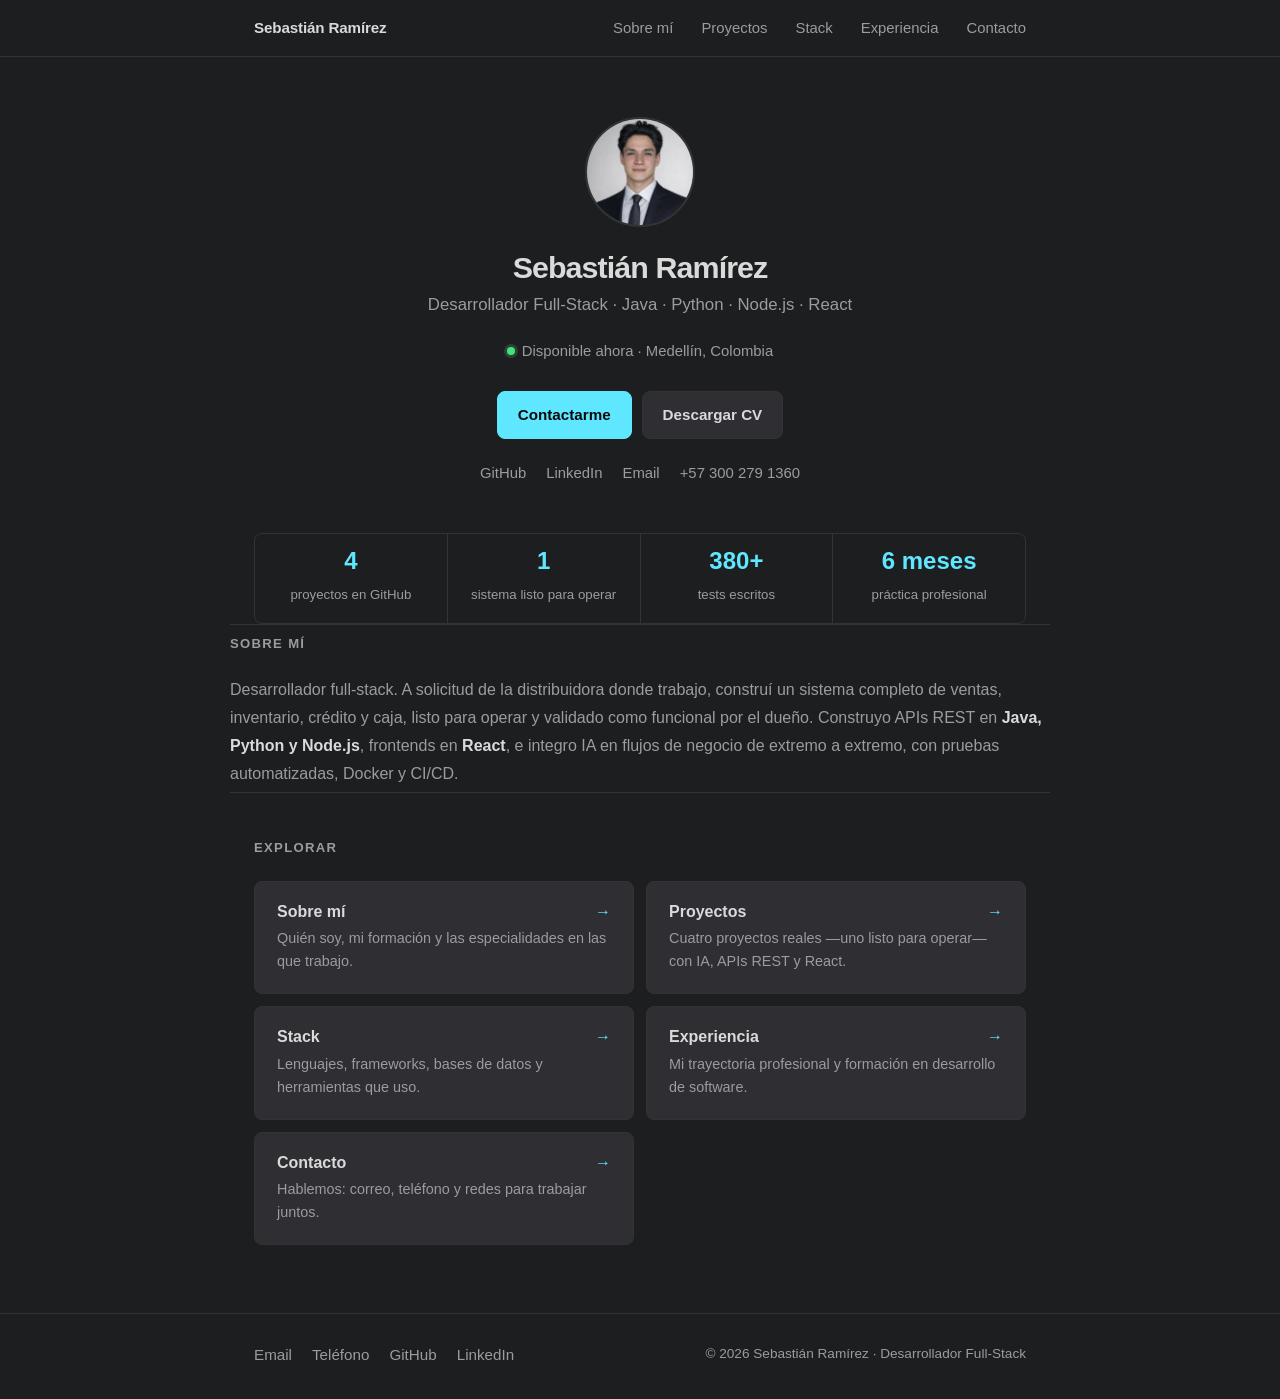
==== commit cff568ee: "Corregir afirmaciones de producción, actualizar LinkedIn y reemplazar CV Co-Authored-By: Claude Opus" ====
--- a/index.html
+++ b/index.html
@@ -6,7 +6,7 @@
     <title>Sebastián Ramírez | Desarrollador Full-Stack</title>
     <meta
       name="description"
-      content="Portafolio de Sebastián Ramírez, desarrollador full-stack con sistemas en producción. APIs REST en Java, Python y Node.js, frontends en React, IA aplicada con GPT-4o, Docker y CI/CD. Medellín, Colombia."
+      content="Portafolio de Sebastián Ramírez, desarrollador full-stack. APIs REST en Java, Python y Node.js, frontends en React, IA aplicada con GPT-4o, Docker y CI/CD. Medellín, Colombia."
     />
     <meta name="keywords" content="Sebastián Ramírez, desarrollador full-stack, Java, Spring Boot, Python, FastAPI, Node.js, React, TypeScript, PostgreSQL, Docker, APIs REST, IA aplicada, Medellín" />
     <meta name="author" content="Sebastián Ramírez" />
@@ -18,7 +18,7 @@
     <meta property="og:type" content="website" />
     <meta property="og:locale" content="es_CO" />
     <meta property="og:title" content="Sebastián Ramírez | Desarrollador Full-Stack" />
-    <meta property="og:description" content="Desarrollador full-stack con sistemas en producción. APIs REST en Java, Python y Node.js, frontends en React, IA aplicada, CI/CD y Docker." />
+    <meta property="og:description" content="Desarrollador full-stack. APIs REST en Java, Python y Node.js, frontends en React, IA aplicada, CI/CD y Docker." />
     <meta property="og:url" content="https://portafolio-profesional-cyan.vercel.app/" />
     <meta property="og:image" content="https://portafolio-profesional-cyan.vercel.app/assets/og-cover.png" />
     <meta property="og:image:width" content="1200" />
@@ -28,7 +28,7 @@
     <!-- Twitter Card -->
     <meta name="twitter:card" content="summary_large_image" />
     <meta name="twitter:title" content="Sebastián Ramírez | Desarrollador Full-Stack" />
-    <meta name="twitter:description" content="Desarrollador full-stack con sistemas en producción. Java, Python, Node.js, React e IA aplicada." />
+    <meta name="twitter:description" content="Desarrollador full-stack. Java, Python, Node.js, React e IA aplicada." />
     <meta name="twitter:image" content="https://portafolio-profesional-cyan.vercel.app/assets/og-cover.png" />
 
     <!-- Icons & Manifest -->
@@ -51,7 +51,7 @@
         "url": "https://portafolio-profesional-cyan.vercel.app/",
         "sameAs": [
           "https://github.com/SebastianRamirez1",
-          "https://www.linkedin.com/in/sebastian-ramirez-acevedo-2580ab2a5/"
+          "https://www.linkedin.com/in/sebastianramirezacevedo/"
         ],
         "address": {
           "@type": "PostalAddress",
@@ -98,7 +98,7 @@
             "name": "¿Tienes experiencia profesional?",
             "acceptedAnswer": {
               "@type": "Answer",
-              "text": "Sí: seis meses de práctica profesional como desarrollador en la Federación Antioqueña de ONG, además de cuatro proyectos propios (uno de ellos operando en producción en una empresa real)."
+              "text": "Sí: seis meses de práctica profesional como desarrollador en la Federación Antioqueña de ONG, además de cuatro proyectos propios (entre ellos un sistema de gestión construido a solicitud de la distribuidora donde trabajo, listo para operar)."
             }
           },
           {
@@ -162,7 +162,7 @@
         </div>
         <nav class="social-links" aria-label="Redes y contacto">
           <a href="https://github.com/SebastianRamirez1" target="_blank" rel="noopener noreferrer">GitHub</a>
-          <a href="https://www.linkedin.com/in/sebastian-ramirez-acevedo-2580ab2a5/" target="_blank" rel="noopener noreferrer">LinkedIn</a>
+          <a href="https://www.linkedin.com/in/sebastianramirezacevedo/" target="_blank" rel="noopener noreferrer">LinkedIn</a>
           <a href="mailto:sebastianacevedo123.sra@gmail.com">Email</a>
           <a href="tel:+573002791360">+57 300 279 1360</a>
         </nav>
@@ -172,7 +172,7 @@
       <div class="shell">
         <ul class="stats-strip" aria-label="Métricas clave">
           <li class="stat"><strong>4</strong><span>proyectos en GitHub</span></li>
-          <li class="stat"><strong>1</strong><span>sistema en producción</span></li>
+          <li class="stat"><strong>1</strong><span>sistema listo para operar</span></li>
           <li class="stat"><strong>380+</strong><span>tests escritos</span></li>
           <li class="stat"><strong>6 meses</strong><span>práctica profesional</span></li>
         </ul>
@@ -182,8 +182,9 @@
       <section class="section home-intro" aria-labelledby="lbl-intro">
         <p class="section-label" id="lbl-intro">Sobre mí</p>
         <p class="bio">
-          Desarrollador full-stack con <strong>sistemas desplegados y en uso real</strong>: uno de ellos
-          opera a diario las ventas, el inventario y la caja de una distribuidora. Construyo APIs REST en
+          Desarrollador full-stack. A solicitud de la distribuidora donde trabajo, construí un sistema
+          completo de ventas, inventario, crédito y caja, listo para operar y validado como funcional por
+          el dueño. Construyo APIs REST en
           <strong>Java, Python y Node.js</strong>, frontends en <strong>React</strong>, e integro IA en flujos
           de negocio de extremo a extremo, con pruebas automatizadas, Docker y CI/CD.
         </p>
@@ -199,7 +200,7 @@
           </a>
           <a class="explore-card" href="proyectos.html">
             <h3>Proyectos <span class="arrow" aria-hidden="true">→</span></h3>
-            <p>Cuatro proyectos reales —uno en producción— con IA, APIs REST y React.</p>
+            <p>Cuatro proyectos reales —uno listo para operar— con IA, APIs REST y React.</p>
           </a>
           <a class="explore-card" href="stack.html">
             <h3>Stack <span class="arrow" aria-hidden="true">→</span></h3>
@@ -225,7 +226,7 @@
           <a href="mailto:sebastianacevedo123.sra@gmail.com">Email</a>
           <a href="tel:+573002791360">Teléfono</a>
           <a href="https://github.com/SebastianRamirez1" target="_blank" rel="noopener noreferrer">GitHub</a>
-          <a href="https://www.linkedin.com/in/sebastian-ramirez-acevedo-2580ab2a5/" target="_blank" rel="noopener noreferrer">LinkedIn</a>
+          <a href="https://www.linkedin.com/in/sebastianramirezacevedo/" target="_blank" rel="noopener noreferrer">LinkedIn</a>
         </nav>
         <p class="footer-copy">© <span id="year"></span> Sebastián Ramírez · Desarrollador Full-Stack</p>
       </div>
--- a/styles.css
+++ b/styles.css
@@ -435,6 +435,103 @@
   box-shadow: 0 0 0 3px rgba(74, 222, 128, 0.2);
 }
 
+/* ── Galería de capturas ─────────────────── */
+.shots {
+  display: grid;
+  grid-template-columns: repeat(auto-fill, minmax(200px, 1fr));
+  gap: 10px;
+  margin: 4px 0 16px;
+}
+
+.shot {
+  padding: 0;
+  margin: 0;
+  border: 1px solid var(--border);
+  border-radius: var(--radius);
+  overflow: hidden;
+  background: var(--bg);
+  cursor: zoom-in;
+  aspect-ratio: 2 / 1;
+  transition: border-color 150ms, transform 150ms;
+}
+
+.shot img {
+  width: 100%;
+  height: 100%;
+  object-fit: cover;
+  display: block;
+}
+
+.shot:hover {
+  border-color: rgba(94, 231, 255, 0.4);
+  transform: translateY(-2px);
+}
+
+/* ── Lightbox ────────────────────────────── */
+.lightbox {
+  position: fixed;
+  inset: 0;
+  z-index: 100;
+  display: flex;
+  align-items: center;
+  justify-content: center;
+  padding: 24px;
+  background: rgba(8, 9, 11, 0.9);
+}
+
+.lightbox[hidden] {
+  display: none;
+}
+
+.lightbox img {
+  max-width: min(1100px, 100%);
+  max-height: 88vh;
+  border-radius: 10px;
+}
+
+.lightbox button {
+  position: absolute;
+  display: inline-flex;
+  align-items: center;
+  justify-content: center;
+  background: var(--surface);
+  color: var(--text);
+  border: 1px solid var(--border);
+  border-radius: 8px;
+  cursor: pointer;
+  transition: border-color 120ms, color 120ms;
+}
+
+.lightbox button:hover {
+  border-color: var(--accent);
+  color: var(--accent);
+}
+
+.lightbox-close {
+  top: 16px;
+  right: 20px;
+  width: 44px;
+  height: 44px;
+  font-size: 1.2rem;
+}
+
+.lightbox-prev,
+.lightbox-next {
+  top: 50%;
+  transform: translateY(-50%);
+  width: 48px;
+  height: 48px;
+  font-size: 1.6rem;
+}
+
+.lightbox-prev { left: 20px; }
+.lightbox-next { right: 20px; }
+
+@media (max-width: 640px) {
+  .lightbox-prev { left: 10px; }
+  .lightbox-next { right: 10px; }
+}
+
 .project-card p {
   color: var(--muted);
   font-size: 0.95rem;
